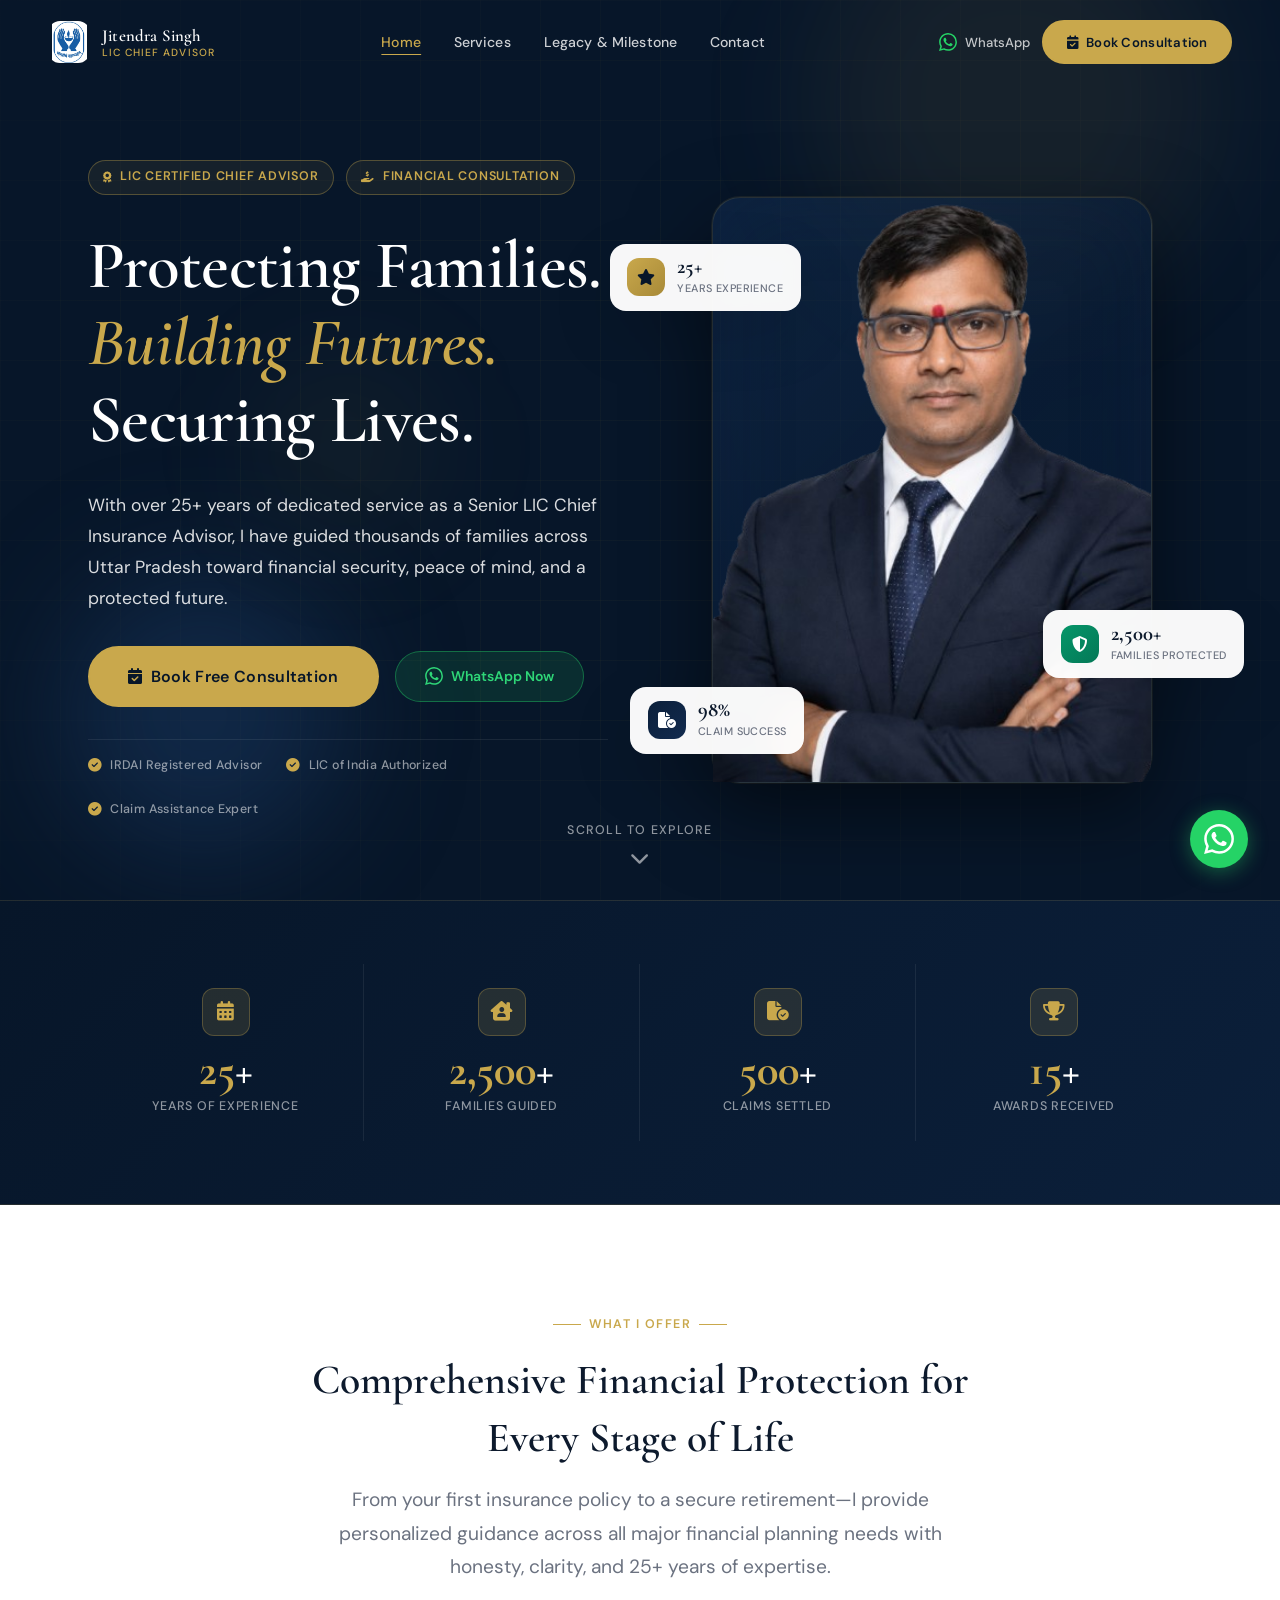
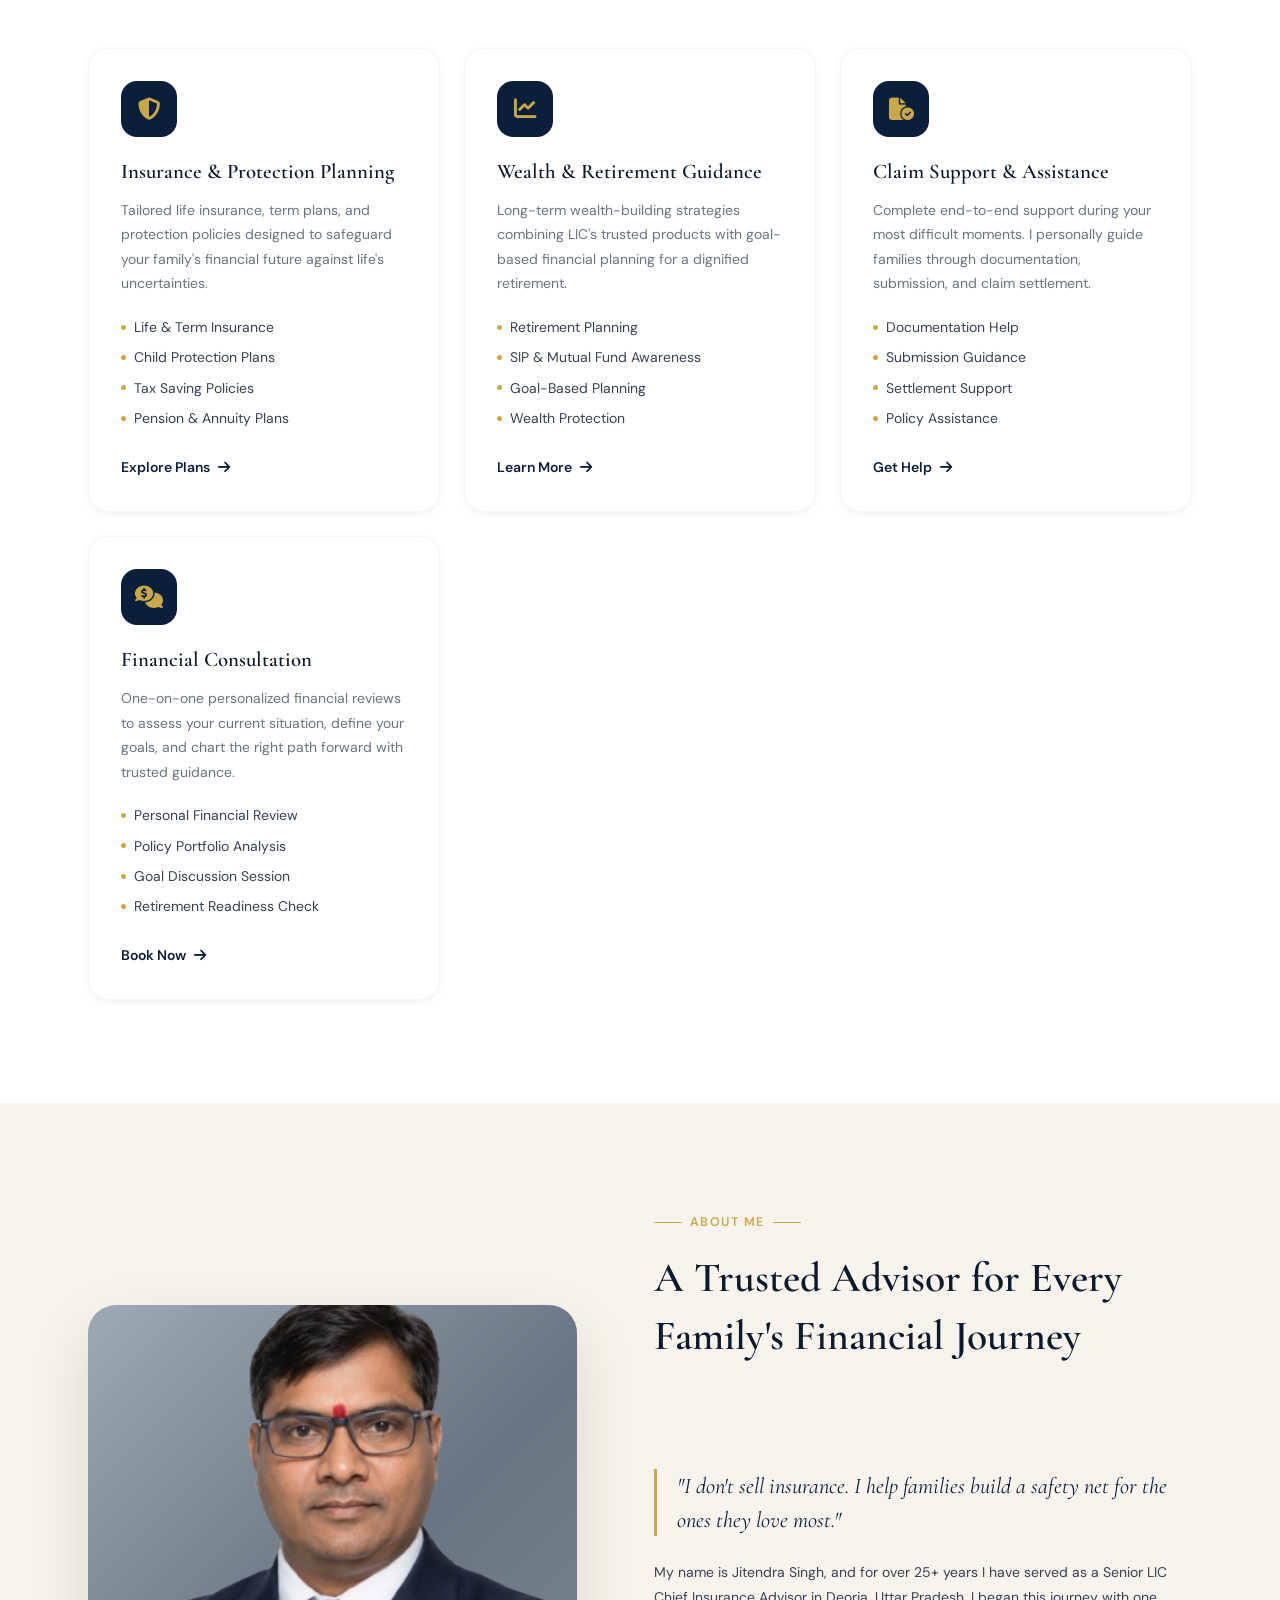
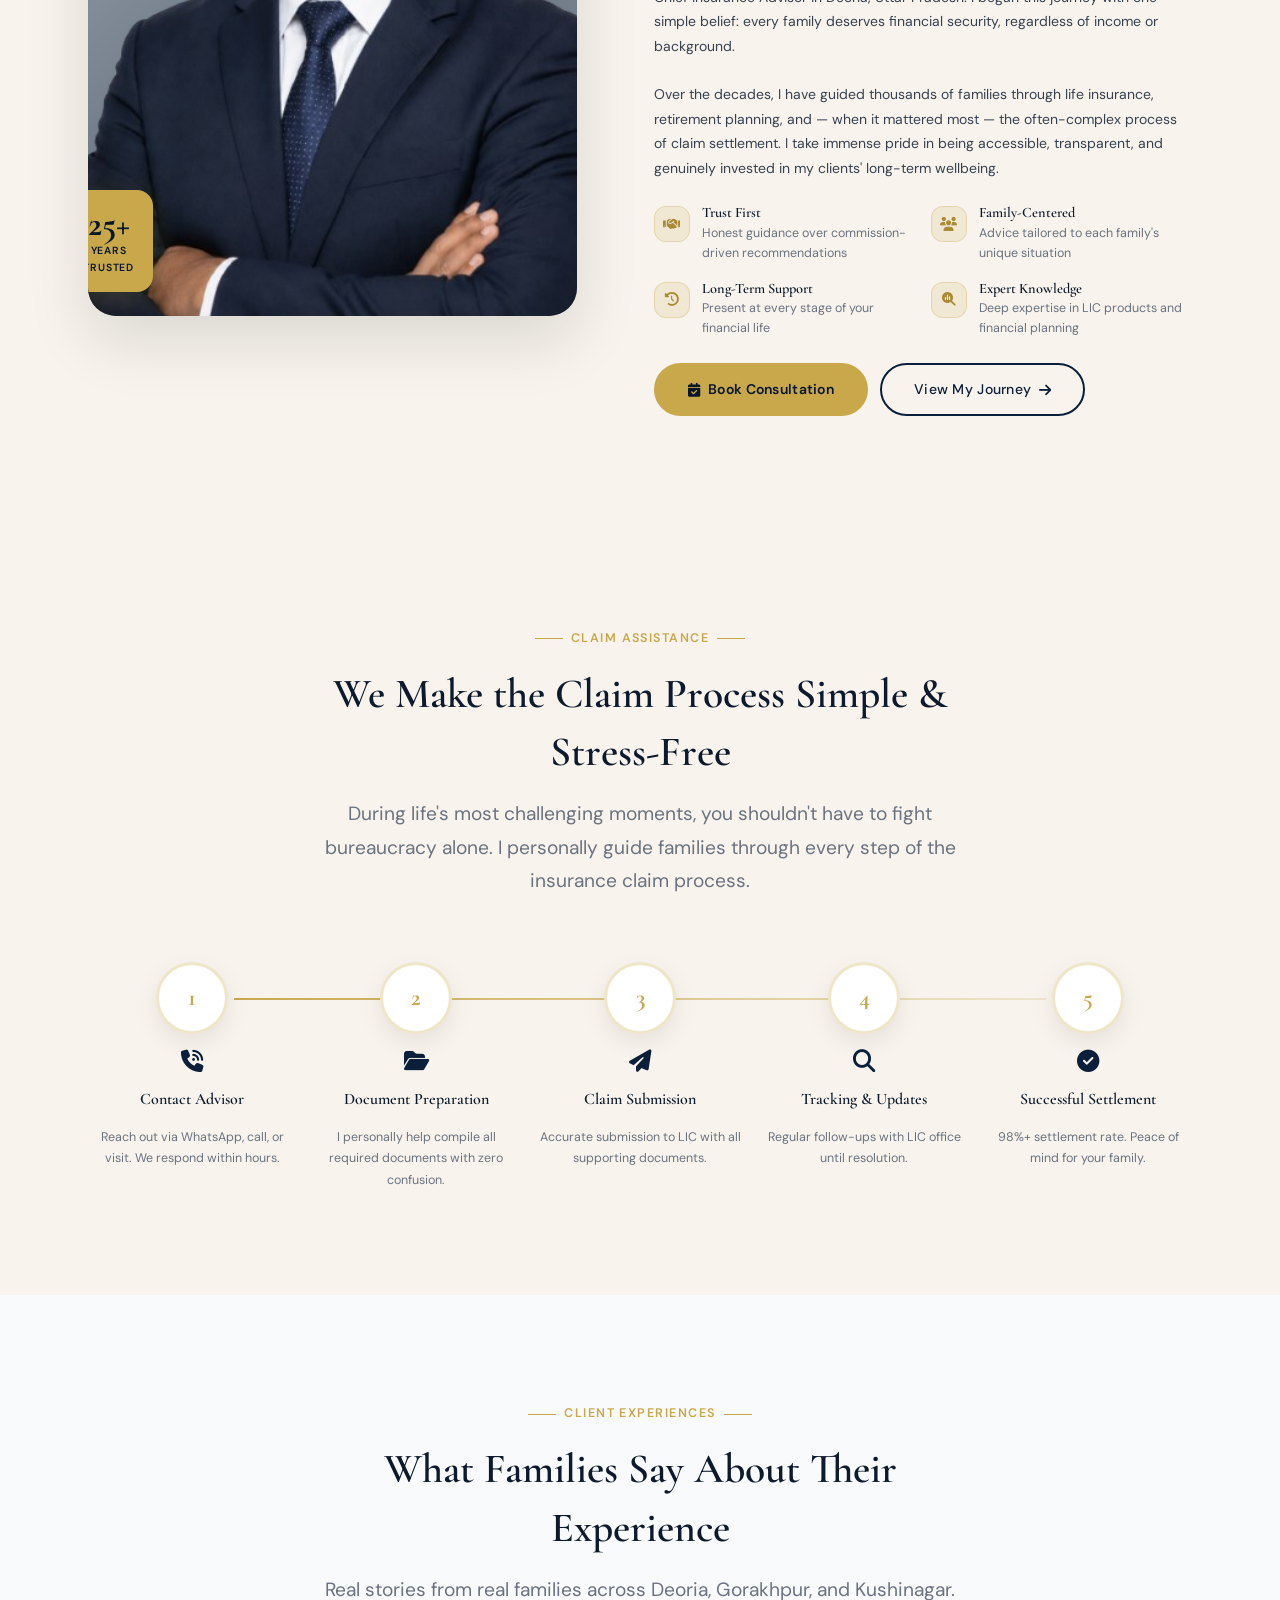
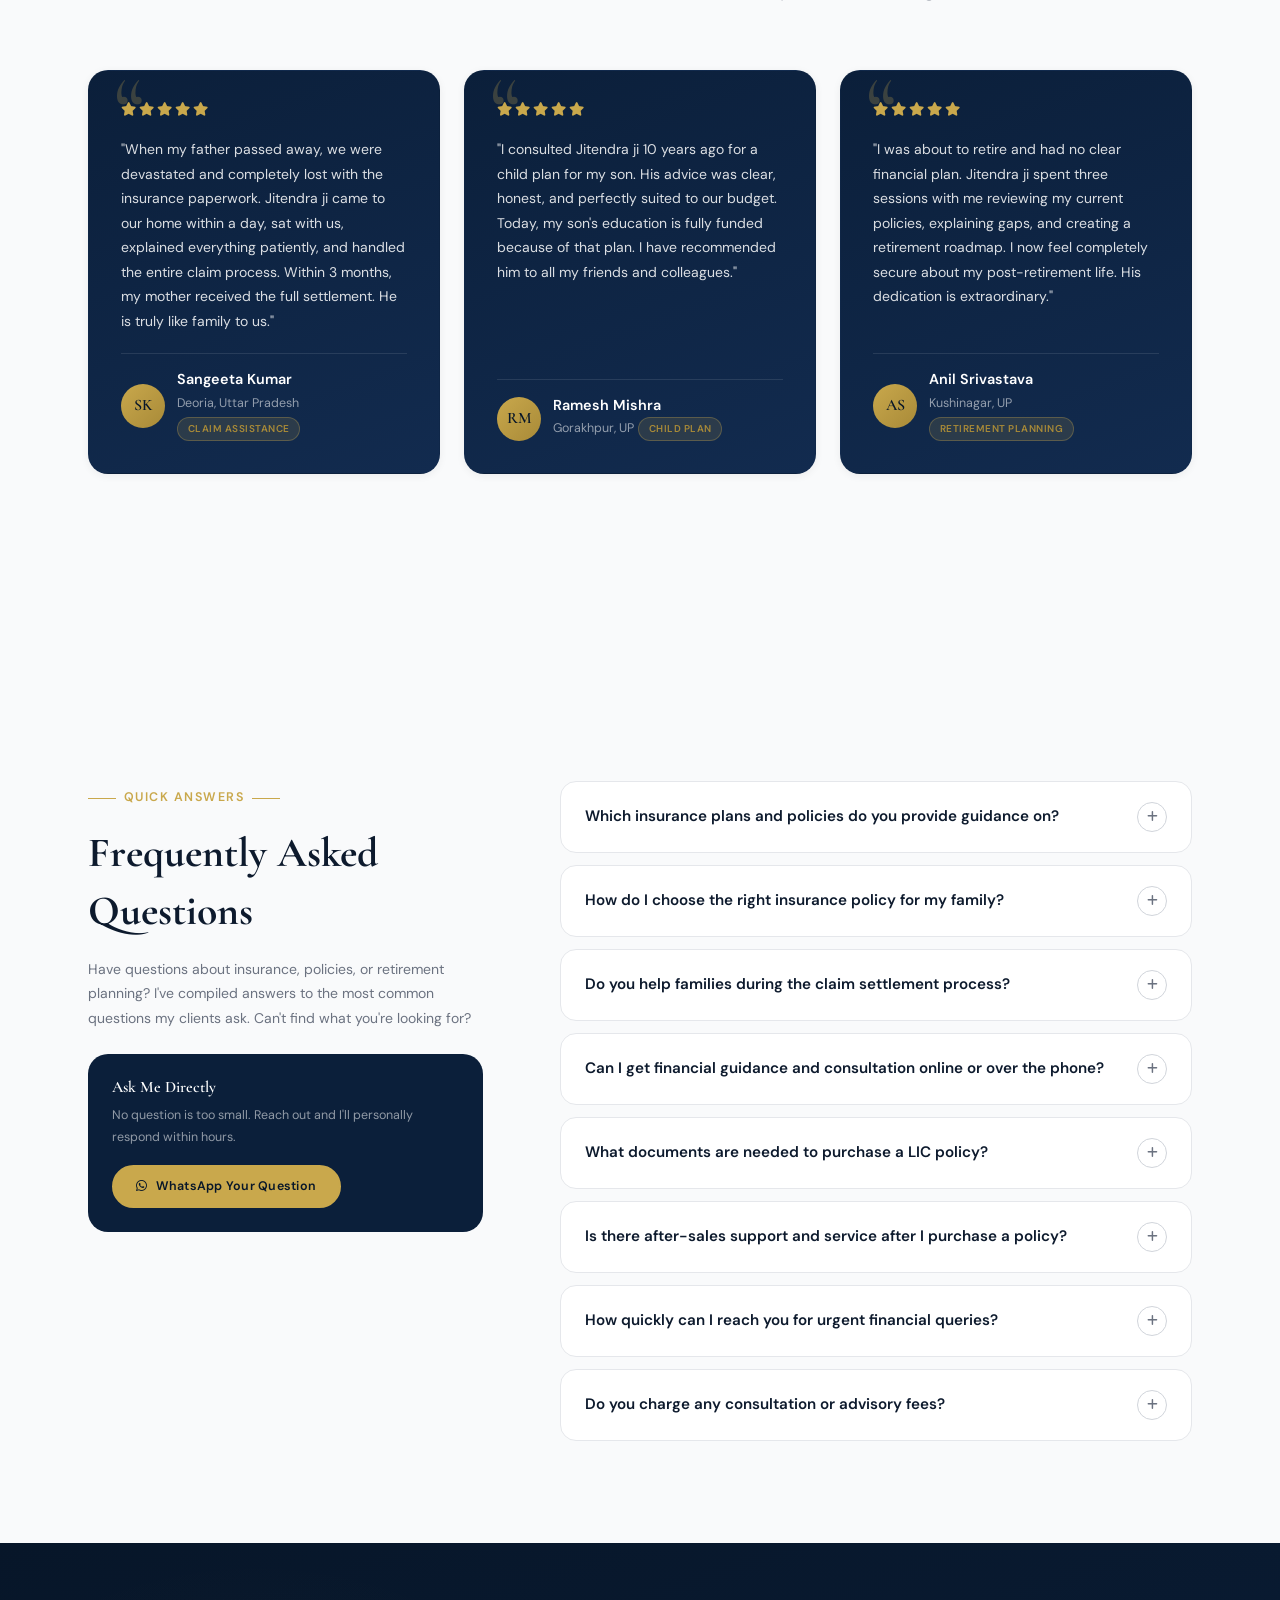
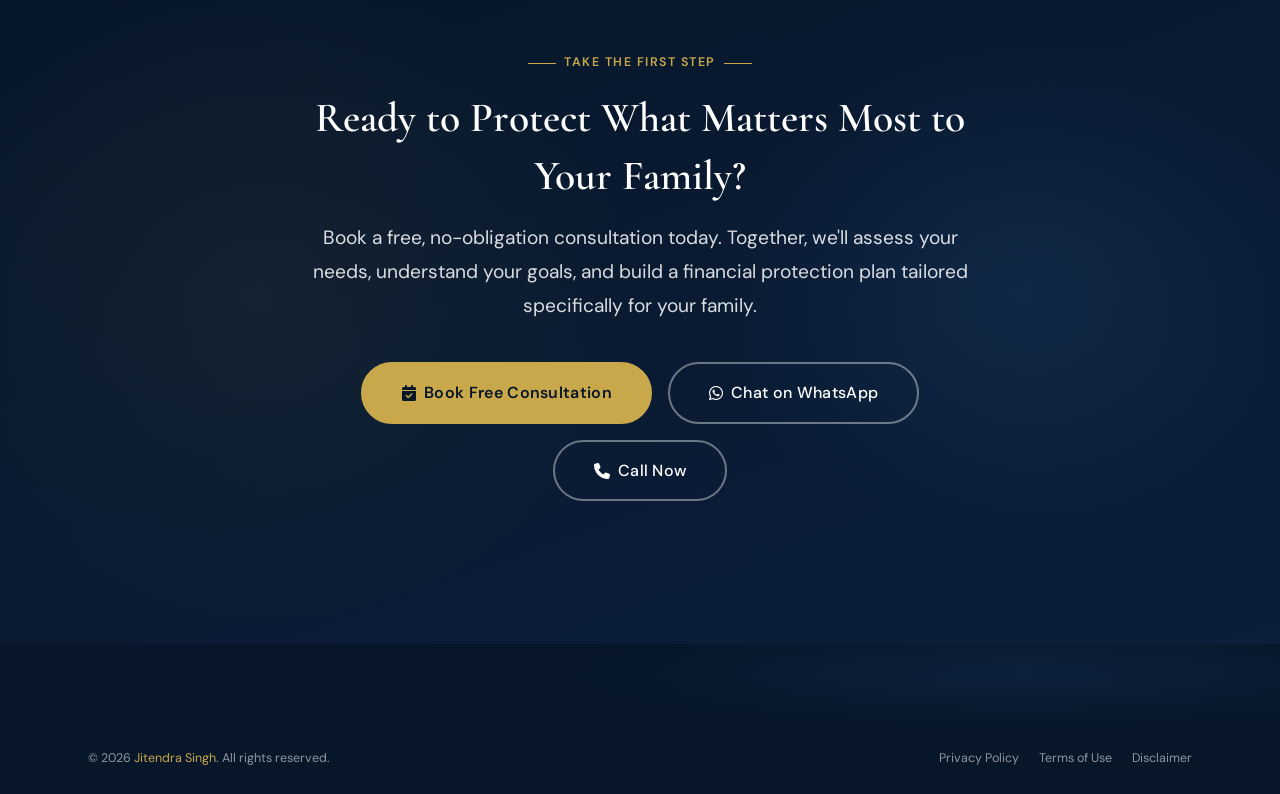
==== index.html @ 684c4ed1 "Fix JSON-LD URL property" ====
<!DOCTYPE html>
<html lang="en">
<head>
  <meta charset="UTF-8" />
  <meta name="viewport" content="width=device-width, initial-scale=1.0" />
  <meta http-equiv="X-UA-Compatible" content="IE=edge" />

  <!-- Primary SEO -->
  <title>Jitendra Singh | Senior LIC Chief Insurance Advisor | Deoria, Uttar Pradesh</title>
  <meta name="description" content="25+ years of trusted financial guidance. Senior LIC Chief Insurance Advisor specializing in life insurance, retirement planning, wealth protection, and claim assistance in Deoria, Uttar Pradesh. Book a free consultation today." />
  <meta name="keywords" content="LIC advisor Deoria, insurance advisor Uttar Pradesh, life insurance consultant, retirement planning Deoria, LIC chief advisor, financial advisor near me, claim assistance UP" />
  <meta name="author" content="Jitendra Singh" />
  <meta name="robots" content="index, follow" />
  <!-- <link rel="canonical" href="https://www.Jitendraskarma.in/" /> -->

  <!-- Open Graph -->
  <meta property="og:type" content="website" />
  <!-- <meta property="og:url" content="https://www.Jitendraskarma.in/" /> -->
  <meta property="og:title" content="Jitendra Singh — Senior LIC Insurance Advisor | Deoria, UP" />
  <meta property="og:description" content="25+ years protecting families with trusted LIC insurance, retirement planning, and wealth guidance. Book your free consultation." />
  <!-- <meta property="og:image" content="https://www.Jitendraskarma.in/assets/images/og-image.jpg" /> -->
  <meta property="og:locale" content="en_IN" />

  <!-- Twitter Card -->
  <meta name="twitter:card" content="summary_large_image" />
  <meta name="twitter:title" content="Jitendra Singh — Senior LIC Insurance Advisor" />
  <meta name="twitter:description" content="25+ years of trusted financial guidance in Deoria, UP." />
  <!-- <meta name="twitter:image" content="https://www.Jitendraskarma.in/assets/images/og-image.jpg" /> -->

  <!-- Fonts -->
  <link rel="preconnect" href="https://fonts.googleapis.com" />
  <link rel="preconnect" href="https://fonts.gstatic.com" crossorigin />
  <link href="https://fonts.googleapis.com/css2?family=Cormorant+Garamond:ital,wght@0,300;0,400;0,500;0,600;0,700;1,400;1,600&family=DM+Sans:ital,opsz,wght@0,9..40,300;0,9..40,400;0,9..40,500;0,9..40,600;1,9..40,400&display=swap" rel="stylesheet" />

  <!-- Icons -->
  <link rel="stylesheet" href="https://cdnjs.cloudflare.com/ajax/libs/font-awesome/6.5.0/css/all.min.css" crossorigin="anonymous" referrerpolicy="no-referrer" />

  <!-- Stylesheets -->
  <link rel="stylesheet" href="css/global.css" />
  <link rel="stylesheet" href="css/navbar.css" />
  <link rel="stylesheet" href="css/hero.css" />
  <link rel="stylesheet" href="css/services.css" />
  <link rel="stylesheet" href="css/responsive.css" />

  <!-- Structured Data -->
  <script type="application/ld+json">
  {
    "@context": "https://schema.org",
    "@type": "LocalBusiness",
    "name": "Jitendra Singh — LIC Insurance Advisor",
    "description": "Senior LIC Chief Insurance Advisor with 25+ years of experience in Deoria, Uttar Pradesh. Specializing in life insurance, retirement planning, and wealth guidance.",
    "url": "https://www.example-domain.com",
    "telephone": "+91-8317082328",
    "email": "jitendras138530@gmail.com",
    "address": {
      "@type": "PostalAddress",
      "streetAddress": "Civil Lines",
      "addressLocality": "Deoria",
      "addressRegion": "Uttar Pradesh",
      "postalCode": "274001",
      "addressCountry": "IN"
    },
    "geo": {
      "@type": "GeoCoordinates",
      "latitude": 26.5025,
      "longitude": 83.7793
    },
    "openingHours": "Mo-Sa 09:00-18:00",
    "priceRange": "Free Consultation",
    "sameAs": [],
    "founder": {
      "@type": "Person",
      "name": "Jitendra Singh",
      "jobTitle": "Senior LIC Chief Insurance Advisor",
      "knowsAbout": ["Life Insurance", "Retirement Planning", "Wealth Management", "LIC Policies"]
    }
  }
  </script>

  <style>
    /* Inline critical CSS for above-the-fold */
    body { margin: 0; }
    .navbar { position: fixed; top: 0; left: 0; right: 0; z-index: 200; }
    .hero { min-height: 100vh; background: #071629; }
    .contact-map iframe { border: none; border-radius: 12px; }
  </style>
</head>

<body>
  <!-- Skip to Content -->
  <a class="skip-link" href="#main">Skip to main content</a>

  <!-- ═══════════════════════════════════════════════════════════
       NAVBAR
  ════════════════════════════════════════════════════════════ -->
  <header role="banner">
    <nav class="navbar" id="navbar" aria-label="Main navigation">
      <div class="navbar__inner">

        <!-- Logo -->
        <a href="index.html" class="navbar__logo" aria-label="Jitendra Singh Home">
          <div class="navbar__logo-icon" aria-hidden="true">RKS</div>
          <div class="navbar__logo-text">
            <span class="navbar__logo-name">Jitendra Singh</span>
            <span class="navbar__logo-tagline">LIC Chief Advisor</span>
          </div>
        </a>

        <!-- Desktop Nav Links -->
        <ul class="navbar__menu" role="list">
          <li><a href="index.html" class="navbar__link active" aria-current="page">Home</a></li>
          <li><a href="pages/services.html" class="navbar__link">Services</a></li>
          <li><a href="pages/legacy.html" class="navbar__link">Legacy & Milestone</a></li>
          <li><a href="pages/contact.html" class="navbar__link">Contact</a></li>
        </ul>

        <!-- Desktop CTA -->
        <div class="navbar__cta">
          <a href="https://wa.me/918317082328?text=Hello%2C%20I%20would%20like%20to%20know%20more%20about%20your%20insurance%20services."
             class="navbar__whatsapp" target="_blank" rel="noopener noreferrer" aria-label="Chat on WhatsApp">
            <svg viewBox="0 0 24 24" aria-hidden="true"><path d="M17.472 14.382c-.297-.149-1.758-.867-2.03-.967-.273-.099-.471-.148-.67.15-.197.297-.767.966-.94 1.164-.173.199-.347.223-.644.075-.297-.15-1.255-.463-2.39-1.475-.883-.788-1.48-1.761-1.653-2.059-.173-.297-.018-.458.13-.606.134-.133.298-.347.446-.52.149-.174.198-.298.298-.497.099-.198.05-.371-.025-.52-.075-.149-.669-1.612-.916-2.207-.242-.579-.487-.5-.669-.51-.173-.008-.371-.01-.57-.01-.198 0-.52.074-.792.372-.272.297-1.04 1.016-1.04 2.479 0 1.462 1.065 2.875 1.213 3.074.149.198 2.096 3.2 5.077 4.487.709.306 1.262.489 1.694.625.712.227 1.36.195 1.871.118.571-.085 1.758-.719 2.006-1.413.248-.694.248-1.289.173-1.413-.074-.124-.272-.198-.57-.347m-5.421 7.403h-.004a9.87 9.87 0 01-5.031-1.378l-.361-.214-3.741.982.998-3.648-.235-.374a9.86 9.86 0 01-1.51-5.26c.001-5.45 4.436-9.884 9.888-9.884 2.64 0 5.122 1.03 6.988 2.898a9.825 9.825 0 012.893 6.994c-.003 5.45-4.437 9.884-9.885 9.884m8.413-18.297A11.815 11.815 0 0012.05 0C5.495 0 .16 5.335.157 11.892c0 2.096.547 4.142 1.588 5.945L.057 24l6.305-1.654a11.882 11.882 0 005.683 1.448h.005c6.554 0 11.89-5.335 11.893-11.893a11.821 11.821 0 00-3.48-8.413z"/></svg>
            WhatsApp
          </a>
          <a href="pages/contact.html" class="btn btn--primary navbar__btn">
            <i class="fa-solid fa-calendar-check" aria-hidden="true"></i>
            Book Consultation
          </a>
        </div>

        <!-- Hamburger -->
        <button class="navbar__hamburger" id="hamburger" aria-expanded="false" aria-controls="mobileMenu" aria-label="Open menu">
          <span class="hamburger-line"></span>
          <span class="hamburger-line"></span>
          <span class="hamburger-line"></span>
        </button>
      </div>
    </nav>

    <!-- Mobile Menu -->
    <div class="navbar__mobile-menu" id="mobileMenu" aria-hidden="true" role="dialog" aria-label="Mobile navigation">
      <div class="mobile-menu__inner">
        <nav aria-label="Mobile navigation links">
          <a href="index.html" class="mobile-menu__link active">
            <i class="fa-solid fa-house fa-fw" aria-hidden="true"></i> Home
          </a>
          <a href="pages/services.html" class="mobile-menu__link">
            <i class="fa-solid fa-shield-halved fa-fw" aria-hidden="true"></i> Services
          </a>
          <a href="pages/legacy.html" class="mobile-menu__link">
            <i class="fa-solid fa-trophy fa-fw" aria-hidden="true"></i> Legacy & Milestone
          </a>
          <a href="pages/contact.html" class="mobile-menu__link">
            <i class="fa-solid fa-envelope fa-fw" aria-hidden="true"></i> Contact
          </a>
        </nav>
        <div class="mobile-menu__divider"></div>
        <div class="mobile-menu__cta-group">
          <a href="pages/contact.html" class="btn btn--primary btn--lg">
            <i class="fa-solid fa-calendar-check" aria-hidden="true"></i>
            Book Free Consultation
          </a>
        </div>
        <div class="mobile-menu__contact-row">
          <a href="tel:+918317082328" class="mobile-menu__contact-item">
            <svg xmlns="http://www.w3.org/2000/svg" fill="none" viewBox="0 0 24 24" stroke="currentColor" stroke-width="1.5"><path stroke-linecap="round" stroke-linejoin="round" d="M2.25 6.75c0 8.284 6.716 15 15 15h2.25a2.25 2.25 0 002.25-2.25v-1.372c0-.516-.351-.966-.852-1.091l-4.423-1.106c-.44-.11-.902.055-1.173.417l-.97 1.293c-.282.376-.769.542-1.21.38a12.035 12.035 0 01-7.143-7.143c-.162-.441.004-.928.38-1.21l1.293-.97c.363-.271.527-.734.417-1.173L6.963 3.102a1.125 1.125 0 00-1.091-.852H4.5A2.25 2.25 0 002.25 4.5v2.25z" /></svg>
            <span>Call Now</span>
          </a>
          <a href="https://wa.me/918317082328" class="mobile-menu__contact-item" target="_blank" rel="noopener">
            <svg viewBox="0 0 24 24" fill="currentColor"><path d="M17.472 14.382c-.297-.149-1.758-.867-2.03-.967-.273-.099-.471-.148-.67.15-.197.297-.767.966-.94 1.164-.173.199-.347.223-.644.075-.297-.15-1.255-.463-2.39-1.475-.883-.788-1.48-1.761-1.653-2.059-.173-.297-.018-.458.13-.606.134-.133.298-.347.446-.52.149-.174.198-.298.298-.497.099-.198.05-.371-.025-.52-.075-.149-.669-1.612-.916-2.207-.242-.579-.487-.5-.669-.51-.173-.008-.371-.01-.57-.01-.198 0-.52.074-.792.372-.272.297-1.04 1.016-1.04 2.479 0 1.462 1.065 2.875 1.213 3.074.149.198 2.096 3.2 5.077 4.487.709.306 1.262.489 1.694.625.712.227 1.36.195 1.871.118.571-.085 1.758-.719 2.006-1.413.248-.694.248-1.289.173-1.413-.074-.124-.272-.198-.57-.347m-5.421 7.403h-.004a9.87 9.87 0 01-5.031-1.378l-.361-.214-3.741.982.998-3.648-.235-.374a9.86 9.86 0 01-1.51-5.26c.001-5.45 4.436-9.884 9.888-9.884 2.64 0 5.122 1.03 6.988 2.898a9.825 9.825 0 012.893 6.994c-.003 5.45-4.437 9.884-9.885 9.884m8.413-18.297A11.815 11.815 0 0012.05 0C5.495 0 .16 5.335.157 11.892c0 2.096.547 4.142 1.588 5.945L.057 24l6.305-1.654a11.882 11.882 0 005.683 1.448h.005c6.554 0 11.89-5.335 11.893-11.893a11.821 11.821 0 00-3.48-8.413z"/></svg>
            <span>WhatsApp</span>
          </a>
        </div>
      </div>
    </div>
  </header>

  <!-- ═══════════════════════════════════════════════════════════
       MAIN CONTENT
  ════════════════════════════════════════════════════════════ -->
  <main id="main">

    <!-- ─── SECTION 1: HERO ─────────────────────────────────── -->
    <section class="hero" id="hero" aria-label="Introduction">
      <div class="hero__bg">
        <div class="hero__gradient"></div>
        <div class="hero__grid" aria-hidden="true"></div>
        <div class="hero__orb hero__orb--1" aria-hidden="true"></div>
        <div class="hero__orb hero__orb--2" aria-hidden="true"></div>
        <div class="hero__orb hero__orb--3" aria-hidden="true"></div>
      </div>

      <div class="hero__content">
        <!-- Left: Text Content -->
        <div class="hero__left">
          <div class="hero__badge-row">
            <span class="hero__badge">
              <i class="fa-solid fa-award" aria-hidden="true"></i>
              LIC Certified Chief Advisor
            </span>
            <span class="hero__badge">
              <i class="fa-solid fa-hand-holding-dollar" aria-hidden="true"></i>
              	Financial Consultation
            </span>
          </div>

          <h1 class="hero__headline">
            Protecting Families.
            <em>Building Futures.</em>
            Securing Lives.
          </h1>

          <p class="hero__subtext">
            With over 25+ years of dedicated service as a Senior LIC Chief Insurance Advisor, I have guided thousands of families across Uttar Pradesh toward financial security, peace of mind, and a protected future.
          </p>

          <div class="hero__actions">
            <a href="pages/contact.html" class="btn btn--primary btn--lg">
              <i class="fa-solid fa-calendar-check" aria-hidden="true"></i>
              Book Free Consultation
            </a>
            <a href="https://wa.me/918317082328?text=Hello%20Jitendra%20ji%2C%20I%20would%20like%20to%20discuss%20insurance%20options%20for%20my%20family."
               class="hero__whatsapp-btn" target="_blank" rel="noopener noreferrer">
              <svg viewBox="0 0 24 24" aria-hidden="true"><path d="M17.472 14.382c-.297-.149-1.758-.867-2.03-.967-.273-.099-.471-.148-.67.15-.197.297-.767.966-.94 1.164-.173.199-.347.223-.644.075-.297-.15-1.255-.463-2.39-1.475-.883-.788-1.48-1.761-1.653-2.059-.173-.297-.018-.458.13-.606.134-.133.298-.347.446-.52.149-.174.198-.298.298-.497.099-.198.05-.371-.025-.52-.075-.149-.669-1.612-.916-2.207-.242-.579-.487-.5-.669-.51-.173-.008-.371-.01-.57-.01-.198 0-.52.074-.792.372-.272.297-1.04 1.016-1.04 2.479 0 1.462 1.065 2.875 1.213 3.074.149.198 2.096 3.2 5.077 4.487.709.306 1.262.489 1.694.625.712.227 1.36.195 1.871.118.571-.085 1.758-.719 2.006-1.413.248-.694.248-1.289.173-1.413-.074-.124-.272-.198-.57-.347m-5.421 7.403h-.004a9.87 9.87 0 01-5.031-1.378l-.361-.214-3.741.982.998-3.648-.235-.374a9.86 9.86 0 01-1.51-5.26c.001-5.45 4.436-9.884 9.888-9.884 2.64 0 5.122 1.03 6.988 2.898a9.825 9.825 0 012.893 6.994c-.003 5.45-4.437 9.884-9.885 9.884m8.413-18.297A11.815 11.815 0 0012.05 0C5.495 0 .16 5.335.157 11.892c0 2.096.547 4.142 1.588 5.945L.057 24l6.305-1.654a11.882 11.882 0 005.683 1.448h.005c6.554 0 11.89-5.335 11.893-11.893a11.821 11.821 0 00-3.48-8.413z"/></svg>
              WhatsApp Now
            </a>
          </div>

          <div class="hero__trust-strip" role="list" aria-label="Credentials">
            <div class="hero__trust-item" role="listitem">
              <i class="fa-solid fa-circle-check" aria-hidden="true"></i>
              IRDAI Registered Advisor
            </div>
            <div class="hero__trust-item" role="listitem">
              <i class="fa-solid fa-circle-check" aria-hidden="true"></i>
              LIC of India Authorized
            </div>
            <div class="hero__trust-item" role="listitem">
              <i class="fa-solid fa-circle-check" aria-hidden="true"></i>
              Claim Assistance Expert
            </div>
          </div>
        </div>

       <!-- Right: Photo -->
        <div class="hero__right">
          <div class="hero__photo-container">
            <div class="hero__photo-frame">
              <img
  src="assets/images/Photo.png"
  alt="Jitendra Singh — Senior LIC Insurance Advisor"
  loading="eager"
  width="440"
  height="587"
/>
            </div> 
          </div>
            <!-- Floating Stat Cards -->
            <div class="hero__stat-card hero__stat-card--1" aria-hidden="true">
              <div class="stat-card__icon stat-card__icon--gold">
                <i class="fa-solid fa-star"></i>
              </div>
              <div class="stat-card__body">
                <div class="stat-card__value">25+</div>
                <div class="stat-card__label">Years Experience</div>
              </div>
            </div>

            <div class="hero__stat-card hero__stat-card--2" aria-hidden="true">
              <div class="stat-card__icon stat-card__icon--green">
                <i class="fa-solid fa-shield-halved"></i>
              </div>
              <div class="stat-card__body">
                <div class="stat-card__value">2,500+</div>
                <div class="stat-card__label">Families Protected</div>
              </div>
            </div>

            <div class="hero__stat-card hero__stat-card--3" aria-hidden="true">
              <div class="stat-card__icon stat-card__icon--navy">
                <i class="fa-solid fa-file-circle-check"></i>
              </div>
              <div class="stat-card__body">
                <div class="stat-card__value">98%</div>
                <div class="stat-card__label">Claim Success</div>
              </div>
            </div>
          </div>
        </div>
      </div>

      <!-- Scroll Cue -->
      <div class="hero__scroll-cue" aria-hidden="true">
        <span>Scroll to explore</span>
        <i class="fa-solid fa-chevron-down"></i>
      </div>
    </section>

    <!-- ─── SECTION 2: TRUST METRICS ──────────────────────── -->
    <section class="metrics" id="metrics" aria-label="Key statistics">
      <div class="container">
        <div class="metrics__grid" role="list">

          <div class="metric-item" data-reveal role="listitem">
            <div class="metric-item__icon" aria-hidden="true">
              <i class="fa-solid fa-calendar-days"></i>
            </div>
            <div class="metric-item__value">
              <span class="count-up" data-target="25">0</span>+
            </div>
            <div class="metric-item__label">Years of Experience</div>
          </div>

          <div class="metric-item" data-reveal data-delay="200" role="listitem">
            <div class="metric-item__icon" aria-hidden="true">
              <i class="fa-solid fa-house-chimney-user"></i>
            </div>
            <div class="metric-item__value">
              <span class="count-up" data-target="2500">0</span>+
            </div>
            <div class="metric-item__label">Families Guided</div>
          </div>

          <div class="metric-item" data-reveal data-delay="300" role="listitem">
            <div class="metric-item__icon" aria-hidden="true">
              <i class="fa-solid fa-file-circle-check"></i>
            </div>
            <div class="metric-item__value">
              <span class="count-up" data-target="500">0</span>+
            </div>
            <div class="metric-item__label">Claims Settled</div>
          </div>

          <div class="metric-item" data-reveal data-delay="400" role="listitem">
            <div class="metric-item__icon" aria-hidden="true">
              <i class="fa-solid fa-trophy"></i>
            </div>
            <div class="metric-item__value">
              <span class="count-up" data-target="15">0</span>+
            </div>
            <div class="metric-item__label">Awards Received</div>
          </div>
        </div>
      </div>
    </section>

    <!-- ─── SECTION 3: SERVICES OVERVIEW ──────────────────── -->
    <section class="section" id="services" aria-labelledby="services-title">
      <div class="container">
        <div class="section-header" data-reveal>
          <span class="section-eyebrow">What I Offer</span>
          <h2 class="section-title" id="services-title">
            Comprehensive Financial Protection for Every Stage of Life
          </h2>
          <p class="section-subtitle">
            From your first insurance policy to a secure retirement—I provide personalized guidance across all major financial planning needs with honesty, clarity, and 25+ years of expertise.
          </p>
        </div>

        <div class="services-grid" role="list">

          <a href="pages/services.html#insurance" class="service-card" data-reveal role="listitem">
            <div class="service-card__icon" aria-hidden="true">
              <i class="fa-solid fa-shield-halved"></i>
            </div>
            <h3 class="service-card__title">Insurance &amp; Protection Planning</h3>
            <p class="service-card__desc">
              Tailored life insurance, term plans, and protection policies designed to safeguard your family's financial future against life's uncertainties.
            </p>
            <ul class="service-card__features" aria-label="Features">
              <li>Life &amp; Term Insurance</li>
              <li>Child Protection Plans</li>
              <li>Tax Saving Policies</li>
              <li>Pension &amp; Annuity Plans</li>
            </ul>
            <span class="service-card__link">
              Explore Plans <i class="fa-solid fa-arrow-right" aria-hidden="true"></i>
            </span>
          </a>

          <a href="pages/services.html#wealth" class="service-card" data-reveal data-delay="200" role="listitem">
            <div class="service-card__icon" aria-hidden="true">
              <i class="fa-solid fa-chart-line"></i>
            </div>
            <h3 class="service-card__title">Wealth &amp; Retirement Guidance</h3>
            <p class="service-card__desc">
              Long-term wealth-building strategies combining LIC's trusted products with goal-based financial planning for a dignified retirement.
            </p>
            <ul class="service-card__features" aria-label="Features">
              <li>Retirement Planning</li>
              <li>SIP &amp; Mutual Fund Awareness</li>
              <li>Goal-Based Planning</li>
              <li>Wealth Protection</li>
            </ul>
            <span class="service-card__link">
              Learn More <i class="fa-solid fa-arrow-right" aria-hidden="true"></i>
            </span>
          </a>

          <a href="pages/services.html#claims" class="service-card" data-reveal data-delay="300" role="listitem">
            <div class="service-card__icon" aria-hidden="true">
              <i class="fa-solid fa-file-circle-check"></i>
            </div>
            <h3 class="service-card__title">Claim Support &amp; Assistance</h3>
            <p class="service-card__desc">
              Complete end-to-end support during your most difficult moments. I personally guide families through documentation, submission, and claim settlement.
            </p>
            <ul class="service-card__features" aria-label="Features">
              <li>Documentation Help</li>
              <li>Submission Guidance</li>
              <li>Settlement Support</li>
              <li>Policy Assistance</li>
            </ul>
            <span class="service-card__link">
              Get Help <i class="fa-solid fa-arrow-right" aria-hidden="true"></i>
            </span>
          </a>

          <a href="pages/contact.html" class="service-card" data-reveal data-delay="400" role="listitem">
            <div class="service-card__icon" aria-hidden="true">
              <i class="fa-solid fa-comments-dollar"></i>
            </div>
            <h3 class="service-card__title">Financial Consultation</h3>
            <p class="service-card__desc">
              One-on-one personalized financial reviews to assess your current situation, define your goals, and chart the right path forward with trusted guidance.
            </p>
            <ul class="service-card__features" aria-label="Features">
              <li>Personal Financial Review</li>
              <li>Policy Portfolio Analysis</li>
              <li>Goal Discussion Session</li>
              <li>Retirement Readiness Check</li>
            </ul>
            <span class="service-card__link">
              Book Now <i class="fa-solid fa-arrow-right" aria-hidden="true"></i>
            </span>
          </a>
        </div>
      </div>
    </section>

    <!-- ─── SECTION 4: ABOUT PREVIEW ──────────────────────── -->
    <section class="about section--cream section" id="about" aria-labelledby="about-title">
      <div class="container">
        <div class="about__layout">

          <!-- Photo -->
          <div class="about__photo-wrap" data-reveal="left">
            <div class="about__photo-frame">
              <img src="assets/images/Photo.png" alt="Jitendra Singh — LIC Chief Insurance Advisor" loading="lazy">
              <div class="about__experience-badge" aria-hidden="true">
                <span class="years">25+</span>
                <span class="label">Years<br>Trusted</span>
              </div>
            </div>
          </div>

          <!-- Content -->
          <div class="about__content" data-reveal="right">
            <div class="section-header section-header--left">
              <span class="section-eyebrow">About Me</span>
              <h2 class="section-title" id="about-title">
                A Trusted Advisor for Every Family's Financial Journey
              </h2>
            </div>

            <blockquote class="about__quote">
              "I don't sell insurance. I help families build a safety net for the ones they love most."
            </blockquote>

            <p class="about__text">
              My name is Jitendra Singh, and for over 25+ years I have served as a Senior LIC Chief Insurance Advisor in Deoria, Uttar Pradesh. I began this journey with one simple belief: every family deserves financial security, regardless of income or background.
            </p>

            <p class="about__text">
              Over the decades, I have guided thousands of families through life insurance, retirement planning, and — when it mattered most — the often-complex process of claim settlement. I take immense pride in being accessible, transparent, and genuinely invested in my clients' long-term wellbeing.
            </p>

            <div class="about__values" role="list" aria-label="Core values">
              <div class="about__value-item" role="listitem">
                <div class="about__value-icon" aria-hidden="true"><i class="fa-solid fa-handshake"></i></div>
                <div class="about__value-text">
                  <h5>Trust First</h5>
                  <p>Honest guidance over commission-driven recommendations</p>
                </div>
              </div>
              <div class="about__value-item" role="listitem">
                <div class="about__value-icon" aria-hidden="true"><i class="fa-solid fa-users"></i></div>
                <div class="about__value-text">
                  <h5>Family-Centered</h5>
                  <p>Advice tailored to each family's unique situation</p>
                </div>
              </div>
              <div class="about__value-item" role="listitem">
                <div class="about__value-icon" aria-hidden="true"><i class="fa-solid fa-clock-rotate-left"></i></div>
                <div class="about__value-text">
                  <h5>Long-Term Support</h5>
                  <p>Present at every stage of your financial life</p>
                </div>
              </div>
              <div class="about__value-item" role="listitem">
                <div class="about__value-icon" aria-hidden="true"><i class="fa-solid fa-magnifying-glass-chart"></i></div>
                <div class="about__value-text">
                  <h5>Expert Knowledge</h5>
                  <p>Deep expertise in LIC products and financial planning</p>
                </div>
              </div>
            </div>

            <div class="btn-group">
              <a href="pages/contact.html" class="btn btn--primary">
                <i class="fa-solid fa-calendar-check" aria-hidden="true"></i>
                Book Consultation
              </a>
              <a href="pages/legacy.html" class="btn btn--outline-navy">
                View My Journey <i class="fa-solid fa-arrow-right" aria-hidden="true"></i>
              </a>
            </div>
          </div>
        </div>
      </div>
    </section>

    <!-- ─── CLAIM PROCESS ──────────────────────────────────── -->
    <section class="claim-process section" id="claim" aria-labelledby="claim-title">
      <div class="container">
        <div class="section-header" data-reveal>
          <span class="section-eyebrow">Claim Assistance</span>
          <h2 class="section-title" id="claim-title">
            We Make the Claim Process Simple &amp; Stress-Free
          </h2>
          <p class="section-subtitle">
            During life's most challenging moments, you shouldn't have to fight bureaucracy alone. I personally guide families through every step of the insurance claim process.
          </p>
        </div>

        <div class="claim-steps" role="list" aria-label="Claim process steps">
          <div class="claim-step" data-reveal role="listitem">
            <div class="claim-step__number" aria-label="Step 1">1</div>
            <i class="claim-step__icon fa-solid fa-phone-volume" aria-hidden="true"></i>
            <h4 class="claim-step__title">Contact Advisor</h4>
            <p class="claim-step__desc">Reach out via WhatsApp, call, or visit. We respond within hours.</p>
          </div>
          <div class="claim-step" data-reveal data-delay="100" role="listitem">
            <div class="claim-step__number" aria-label="Step 2">2</div>
            <i class="claim-step__icon fa-solid fa-folder-open" aria-hidden="true"></i>
            <h4 class="claim-step__title">Document Preparation</h4>
            <p class="claim-step__desc">I personally help compile all required documents with zero confusion.</p>
          </div>
          <div class="claim-step" data-reveal data-delay="200" role="listitem">
            <div class="claim-step__number" aria-label="Step 3">3</div>
            <i class="claim-step__icon fa-solid fa-paper-plane" aria-hidden="true"></i>
            <h4 class="claim-step__title">Claim Submission</h4>
            <p class="claim-step__desc">Accurate submission to LIC with all supporting documents.</p>
          </div>
          <div class="claim-step" data-reveal data-delay="300" role="listitem">
            <div class="claim-step__number" aria-label="Step 4">4</div>
            <i class="claim-step__icon fa-solid fa-magnifying-glass" aria-hidden="true"></i>
            <h4 class="claim-step__title">Tracking &amp; Updates</h4>
            <p class="claim-step__desc">Regular follow-ups with LIC office until resolution.</p>
          </div>
          <div class="claim-step" data-reveal data-delay="400" role="listitem">
            <div class="claim-step__number" aria-label="Step 5">5</div>
            <i class="claim-step__icon fa-solid fa-circle-check" aria-hidden="true"></i>
            <h4 class="claim-step__title">Successful Settlement</h4>
            <p class="claim-step__desc">98%+ settlement rate. Peace of mind for your family.</p>
          </div>
        </div>
      </div>
    </section>

    <!-- ─── SECTION 5: TIMELINE ────────────────────────────── -->
    <!-- <section class="timeline-section section" id="timeline" aria-labelledby="timeline-title">
      <div class="container">
        <div class="section-header" data-reveal>
          <span class="section-eyebrow">Career Journey</span>
          <h2 class="section-title" id="timeline-title">
            25+ Years of Legacy &amp; Milestones
          </h2>
          <p class="section-subtitle">
            A journey built on trust, dedication, and thousands of families protected.
          </p>
        </div>

        <div class="timeline" role="list" aria-label="Career milestones">

          <div class="timeline-item timeline-item--right" data-reveal role="listitem">
            <div class="timeline-node" aria-hidden="true">
              <div class="timeline-node__dot"></div>
            </div>
            <div class="timeline-card">
              <span class="timeline-card__year">1998</span>
              <h3 class="timeline-card__title">Joined LIC of India as Insurance Advisor</h3>
              <p class="timeline-card__desc">
                Began a lifelong career in financial services with LIC of India, driven by a passion to help ordinary families in Deoria secure their futures.
              </p>
              <div class="timeline-card__tags">
                <span class="timeline-tag timeline-tag--gold">Career Start</span>
                <span class="timeline-tag">LIC of India</span>
              </div>
            </div>
          </div>

          <div class="timeline-item timeline-item--left" data-reveal role="listitem">
            <div class="timeline-node" aria-hidden="true">
              <div class="timeline-node__dot"></div>
            </div>
            <div class="timeline-card">
              <span class="timeline-card__year">2003</span>
              <h3 class="timeline-card__title">First Chairman's Club Recognition</h3>
              <p class="timeline-card__desc">
                Achieved Chairman's Club status for exceptional performance in policy enrolment and client service — among the top advisors in the Deoria division.
              </p>
              <div class="timeline-card__tags">
                <span class="timeline-tag timeline-tag--gold">Award</span>
                <span class="timeline-tag">Chairman's Club</span>
              </div>
            </div>
          </div>

          <div class="timeline-item timeline-item--right" data-reveal role="listitem">
            <div class="timeline-node" aria-hidden="true">
              <div class="timeline-node__dot"></div>
            </div>
            <div class="timeline-card">
              <span class="timeline-card__year">2008</span>
              <h3 class="timeline-card__title">Promoted to Senior Development Officer</h3>
              <p class="timeline-card__desc">
                Recognized for leadership and mentoring over 50 new insurance advisors, expanding financial literacy across rural Uttar Pradesh communities.
              </p>
              <div class="timeline-card__tags">
                <span class="timeline-tag timeline-tag--gold">Promotion</span>
                <span class="timeline-tag">Leadership</span>
              </div>
            </div>
          </div>

          <div class="timeline-item timeline-item--left" data-reveal role="listitem">
            <div class="timeline-node" aria-hidden="true">
              <div class="timeline-node__dot"></div>
            </div>
            <div class="timeline-card">
              <span class="timeline-card__year">2013</span>
              <h3 class="timeline-card__title">1000+ Families Milestone &amp; Financial Literacy Seminar</h3>
              <p class="timeline-card__desc">
                Reached the milestone of 1,000 families served. Organized district-level financial literacy seminars across Deoria and Gorakhpur divisions.
              </p>
              <div class="timeline-card__tags">
                <span class="timeline-tag timeline-tag--gold">Milestone</span>
                <span class="timeline-tag">Community</span>
              </div>
            </div>
          </div>

          <div class="timeline-item timeline-item--right" data-reveal role="listitem">
            <div class="timeline-node" aria-hidden="true">
              <div class="timeline-node__dot"></div>
            </div>
            <div class="timeline-card">
              <span class="timeline-card__year">2018</span>
              <h3 class="timeline-card__title">LIC Chief Insurance Advisor Designation</h3>
              <p class="timeline-card__desc">
                Elevated to the prestigious Chief Insurance Advisor role after two decades of consistent excellence, trust, and service to thousands of policyholders.
              </p>
              <div class="timeline-card__tags">
                <span class="timeline-tag timeline-tag--gold">Chief Advisor</span>
                <span class="timeline-tag">20 Year Mark</span>
              </div>
            </div>
          </div>

          <div class="timeline-item timeline-item--left" data-reveal role="listitem">
            <div class="timeline-node" aria-hidden="true">
              <div class="timeline-node__dot"></div>
            </div>
            <div class="timeline-card">
              <span class="timeline-card__year">2023</span>
              <h3 class="timeline-card__title">2500+ Families Protected &amp; ₹50Cr+ Claims Settled</h3>
              <p class="timeline-card__desc">
                A landmark year — over 2,500 families across Deoria, Gorakhpur, and Kushinagar districts now trust my guidance. More than ₹50 crore in claims successfully settled for families in need.
              </p>
              <div class="timeline-card__tags">
                <span class="timeline-tag timeline-tag--gold">25-Year Legacy</span>
                <span class="timeline-tag">₹50Cr+ Claims</span>
              </div>
            </div>
          </div>

        </div>

        <div class="text-center" style="margin-top: 3rem;" data-reveal>
          <a href="pages/legacy.html" class="btn btn--outline-navy btn--lg">
            View Full Legacy &amp; Milestone Story
            <i class="fa-solid fa-arrow-right" aria-hidden="true"></i>
          </a>
        </div>
      </div>
    </section> -->

    <!-- ─── SECTION 6: TESTIMONIALS ───────────────────────── -->
    <section class="testimonials section--gray section" id="testimonials" aria-labelledby="testimonials-title">
      <div class="container">
        <div class="section-header" data-reveal>
          <span class="section-eyebrow">Client Experiences</span>
          <h2 class="section-title" id="testimonials-title">
            What Families Say About Their Experience
          </h2>
          <p class="section-subtitle">
            Real stories from real families across Deoria, Gorakhpur, and Kushinagar.
          </p>
        </div>

        <div class="testimonials-grid" role="list">

          <article class="testimonial-card testimonial-card--featured" data-reveal role="listitem">
            <div class="testimonial__stars" aria-label="5 out of 5 stars">
              <i class="fa-solid fa-star" aria-hidden="true"></i>
              <i class="fa-solid fa-star" aria-hidden="true"></i>
              <i class="fa-solid fa-star" aria-hidden="true"></i>
              <i class="fa-solid fa-star" aria-hidden="true"></i>
              <i class="fa-solid fa-star" aria-hidden="true"></i>
            </div>
            <p class="testimonial__text">
              "When my father passed away, we were devastated and completely lost with the insurance paperwork. Jitendra ji came to our home within a day, sat with us, explained everything patiently, and handled the entire claim process. Within 3 months, my mother received the full settlement. He is truly like family to us."
            </p>
            <div class="testimonial__author">
              <span class="testimonial__avatar" aria-hidden="true">SK</span>
              <div>
                <span class="testimonial__name">Sangeeta Kumar</span>
                <span class="testimonial__location">Deoria, Uttar Pradesh</span>
                <span class="testimonial__service-tag">Claim Assistance</span>
              </div>
            </div>
          </article>
          <article class="testimonial-card testimonial-card--featured" data-reveal role="listitem">
          <!-- <article class="testimonial-card" data-reveal data-delay="200" role="listitem"> -->
            <div class="testimonial__stars" aria-label="5 out of 5 stars">
              <i class="fa-solid fa-star" aria-hidden="true"></i>
              <i class="fa-solid fa-star" aria-hidden="true"></i>
              <i class="fa-solid fa-star" aria-hidden="true"></i>
              <i class="fa-solid fa-star" aria-hidden="true"></i>
              <i class="fa-solid fa-star" aria-hidden="true"></i>
            </div>
            <p class="testimonial__text">
              "I consulted Jitendra ji 10 years ago for a child plan for my son. His advice was clear, honest, and perfectly suited to our budget. Today, my son's education is fully funded because of that plan. I have recommended him to all my friends and colleagues."
            </p>
            <div class="testimonial__author">
              <span class="testimonial__avatar" aria-hidden="true">RM</span>
              <div>
                <span class="testimonial__name">Ramesh Mishra</span>
                <span class="testimonial__location">Gorakhpur, UP</span>
                <span class="testimonial__service-tag">Child Plan</span>
              </div>
            </div>
          </article>

          <article class="testimonial-card testimonial-card--featured" data-reveal role="listitem">
            <div class="testimonial__stars" aria-label="5 out of 5 stars">
              <i class="fa-solid fa-star" aria-hidden="true"></i>
              <i class="fa-solid fa-star" aria-hidden="true"></i>
              <i class="fa-solid fa-star" aria-hidden="true"></i>
              <i class="fa-solid fa-star" aria-hidden="true"></i>
              <i class="fa-solid fa-star" aria-hidden="true"></i>
            </div>
            <p class="testimonial__text">
              "I was about to retire and had no clear financial plan. Jitendra ji spent three sessions with me reviewing my current policies, explaining gaps, and creating a retirement roadmap. I now feel completely secure about my post-retirement life. His dedication is extraordinary."
            </p>
            <div class="testimonial__author">
              <span class="testimonial__avatar" aria-hidden="true">AS</span>
              <div>
                <span class="testimonial__name">Anil Srivastava</span>
                <span class="testimonial__location">Kushinagar, UP</span>
                <span class="testimonial__service-tag">Retirement Planning</span>
              </div>
            </div>
          </article>

        </div>

        <div class="text-center" style="margin-top: 3rem;" data-reveal>
          <a href="pages/legacy.html" class="btn btn--outline-navy">
            Read More Stories <i class="fa-solid fa-arrow-right" aria-hidden="true"></i>
          </a>
        </div>
      </div>
    </section>

    <!-- ─── SECTION 7: FAQ ─────────────────────────────────── -->
    <section class="faq section" id="faq" aria-labelledby="faq-title">
      <div class="container">
        <div class="faq__layout">

          <!-- Sidebar -->
          <div class="faq__sidebar" data-reveal="left">
            <span class="section-eyebrow">Quick Answers</span>
            <h2 class="faq__sidebar-title" id="faq-title">
              Frequently Asked Questions
            </h2>
            <p class="faq__sidebar-text">
              Have questions about insurance, policies, or retirement planning? I've compiled answers to the most common questions my clients ask. Can't find what you're looking for?
            </p>
            <div class="faq__contact-prompt">
              <h5>Ask Me Directly</h5>
              <p>No question is too small. Reach out and I'll personally respond within hours.</p>
              <a href="https://wa.me/918317082328?text=I%20have%20a%20question%20about%20insurance"
                 class="btn btn--primary btn--sm" target="_blank" rel="noopener">
                <i class="fa-brands fa-whatsapp" aria-hidden="true"></i>
                WhatsApp Your Question
              </a>
            </div>
          </div>

          <!-- FAQ Accordion -->
          <div class="faq-list" role="list" data-reveal="right">

            <div class="faq-item" role="listitem">
              <button class="faq-item__question" aria-expanded="false">
                <span class="faq-item__text">Which insurance plans and policies do you provide guidance on?</span>
                <span class="faq-item__icon" aria-hidden="true"><i class="fa-solid fa-plus"></i></span>
              </button>
              <div class="faq-item__answer" aria-hidden="true">
                <div class="faq-item__answer-inner">
                  <p>I specialize in all major LIC of India plans including Life Insurance, Term Insurance, Endowment Plans, Money Back Plans, Child Plans, Pension Plans, Jeevan Anand, Jeevan Labh, LIC Tech Term, and ULIP plans. I also provide awareness guidance on Mutual Funds and SIP-based wealth building. I will recommend only what is genuinely suitable for your family's needs and budget.</p>
                </div>
              </div>
            </div>

            <div class="faq-item" role="listitem">
              <button class="faq-item__question" aria-expanded="false">
                <span class="faq-item__text">How do I choose the right insurance policy for my family?</span>
                <span class="faq-item__icon" aria-hidden="true"><i class="fa-solid fa-plus"></i></span>
              </button>
              <div class="faq-item__answer" aria-hidden="true">
                <div class="faq-item__answer-inner">
                  <p>Choosing the right policy depends on your age, income, family size, financial goals, and risk tolerance. During a free one-on-one consultation, I conduct a thorough financial needs analysis — asking the right questions so I can recommend policies that genuinely fit your life situation. I never recommend what pays the highest commission; I recommend what protects your family best.</p>
                </div>
              </div>
            </div>

            <div class="faq-item" role="listitem">
              <button class="faq-item__question" aria-expanded="false">
                <span class="faq-item__text">Do you help families during the claim settlement process?</span>
                <span class="faq-item__icon" aria-hidden="true"><i class="fa-solid fa-plus"></i></span>
              </button>
              <div class="faq-item__answer" aria-hidden="true">
                <div class="faq-item__answer-inner">
                  <p>Absolutely — and this is one of the most important parts of my service. I personally assist every client family through the entire claim process: collecting required documents, correctly filling forms, submitting to LIC, and following up until the claim is settled. My claim success rate is over 98%. I believe an advisor's true value is shown during a family's most difficult moments.</p>
                </div>
              </div>
            </div>

            <div class="faq-item" role="listitem">
              <button class="faq-item__question" aria-expanded="false">
                <span class="faq-item__text">Can I get financial guidance and consultation online or over the phone?</span>
                <span class="faq-item__icon" aria-hidden="true"><i class="fa-solid fa-plus"></i></span>
              </button>
              <div class="faq-item__answer" aria-hidden="true">
                <div class="faq-item__answer-inner">
                  <p>Yes. I provide consultations via WhatsApp, phone call, and video call for clients outside Deoria or those with busy schedules. For local clients, I always prefer an in-person meeting for a more thorough and personal discussion. Reach out via WhatsApp or call, and we'll find a time that works for you.</p>
                </div>
              </div>
            </div>

            <div class="faq-item" role="listitem">
              <button class="faq-item__question" aria-expanded="false">
                <span class="faq-item__text">What documents are needed to purchase a LIC policy?</span>
                <span class="faq-item__icon" aria-hidden="true"><i class="fa-solid fa-plus"></i></span>
              </button>
              <div class="faq-item__answer" aria-hidden="true">
                <div class="faq-item__answer-inner">
                  <p>Standard documents required include: Aadhaar Card, PAN Card, recent passport-size photos, income proof (salary slip or bank statement), and address proof. For certain plans, a medical examination may also be required. I help you prepare all documents efficiently so the process is smooth and quick.</p>
                </div>
              </div>
            </div>

            <div class="faq-item" role="listitem">
              <button class="faq-item__question" aria-expanded="false">
                <span class="faq-item__text">Is there after-sales support and service after I purchase a policy?</span>
                <span class="faq-item__icon" aria-hidden="true"><i class="fa-solid fa-plus"></i></span>
              </button>
              <div class="faq-item__answer" aria-hidden="true">
                <div class="faq-item__answer-inner">
                  <p>Absolutely. My relationship with clients does not end at policy purchase. I provide ongoing support including annual policy reviews, premium reminders, updates on new LIC plans that may benefit you, nominee updates, loan against policy guidance, and full claim assistance whenever needed. Many of my clients have been with me for over 15 years.</p>
                </div>
              </div>
            </div>

            <div class="faq-item" role="listitem">
              <button class="faq-item__question" aria-expanded="false">
                <span class="faq-item__text">How quickly can I reach you for urgent financial queries?</span>
                <span class="faq-item__icon" aria-hidden="true"><i class="fa-solid fa-plus"></i></span>
              </button>
              <div class="faq-item__answer" aria-hidden="true">
                <div class="faq-item__answer-inner">
                  <p>For urgent matters — particularly claim-related emergencies — I am available on WhatsApp and phone 7 days a week. I typically respond within a few hours. My office hours are Monday to Saturday, 9:00 AM to 6:00 PM, but I never leave a family without support during a critical time.</p>
                </div>
              </div>
            </div>

            <div class="faq-item" role="listitem">
              <button class="faq-item__question" aria-expanded="false">
                <span class="faq-item__text">Do you charge any consultation or advisory fees?</span>
                <span class="faq-item__icon" aria-hidden="true"><i class="fa-solid fa-plus"></i></span>
              </button>
              <div class="faq-item__answer" aria-hidden="true">
                <div class="faq-item__answer-inner">
                  <p>No. My consultations are completely free of charge. As an authorized LIC advisor, I am compensated through the standard commission structure. This means you receive professional financial guidance at zero cost to you. My only goal is to help you find the right policy for your family's needs.</p>
                </div>
              </div>
            </div>

          </div>
        </div>
      </div>
    </section>

    <!-- ─── SECTION 8: FINAL CTA ───────────────────────────── -->
    <section class="cta-section section" id="cta" aria-labelledby="cta-title">
      <div class="container">
        <div class="cta-section__inner" data-reveal>
          <span class="section-eyebrow" style="justify-content: center;">Take the First Step</span>
          <h2 class="cta-section__title" id="cta-title">
            Ready to Protect What Matters Most to Your Family?
          </h2>
          <p class="cta-section__text">
            Book a free, no-obligation consultation today. Together, we'll assess your needs, understand your goals, and build a financial protection plan tailored specifically for your family.
          </p>

          <div class="cta-section__buttons">
            <a href="pages/contact.html" class="btn btn--primary btn--lg">
              <i class="fa-solid fa-calendar-check" aria-hidden="true"></i>
              Book Free Consultation
            </a>
            <a href="https://wa.me/918317082328?text=Hello%20Jitendra%20ji%2C%20I%20want%20to%20book%20a%20consultation."
               class="btn btn--outline btn--lg" target="_blank" rel="noopener noreferrer">
              <i class="fa-brands fa-whatsapp" aria-hidden="true"></i>
              Chat on WhatsApp
            </a>
            <a href="tel:+918317082328" class="btn btn--outline btn--lg">
              <i class="fa-solid fa-phone" aria-hidden="true"></i>
              Call Now
            </a>
          </div>

          <!-- <div class="cta-section__trust" role="list" aria-label="Trust signals">
            <div class="cta-trust-item" role="listitem">
              <i class="fa-solid fa-circle-check" aria-hidden="true"></i>
              Free Consultation
            </div>
            <div class="cta-trust-item" role="listitem">
              <i class="fa-solid fa-circle-check" aria-hidden="true"></i>
              No Obligations
            </div>
            <div class="cta-trust-item" role="listitem">
              <i class="fa-solid fa-circle-check" aria-hidden="true"></i>
              25+ Years Expertise
            </div>
            <div class="cta-trust-item" role="listitem">
              <i class="fa-solid fa-circle-check" aria-hidden="true"></i>
              IRDAI Registered
            </div>
            <div class="cta-trust-item" role="listitem">
              <i class="fa-solid fa-circle-check" aria-hidden="true"></i>
              LIC Authorized Advisor
            </div>
          </div> -->
        </div>
      </div>
    </section>

  </main>

  <!-- ═══════════════════════════════════════════════════════════
       FOOTER
  ════════════════════════════════════════════════════════════ -->
  <footer class="footer" role="contentinfo">
    <div class="container">
      <div class="footer__bottom">
        <p class="footer__copyright">
          &copy; 2026 <span>Jitendra Singh</span>. All rights reserved.
        </p>
        <nav aria-label="Legal links">
          <div class="footer__legal-links">
            <a href="#" class="footer__legal-link">Privacy Policy</a>
            <a href="#" class="footer__legal-link">Terms of Use</a>
            <a href="#" class="footer__legal-link">Disclaimer</a>
          </div>
        </nav>
      </div>
    </div>
  </footer>

 <!-- ─── Floating WhatsApp Button ──────────────────────────── -->
  <a href="https://wa.me/918317082328?text=Hello%20Jitendra%20ji%2C%20I%20would%20like%20to%20know%20more%20about%20your%20services."
     class="whatsapp-float" target="_blank" rel="noopener noreferrer"
     aria-label="Chat with us on WhatsApp">
    <svg viewBox="0 0 24 24" aria-hidden="true">
      <path d="M17.472 14.382c-.297-.149-1.758-.867-2.03-.967-.273-.099-.471-.148-.67.15-.197.297-.767.966-.94 1.164-.173.199-.347.223-.644.075-.297-.15-1.255-.463-2.39-1.475-.883-.788-1.48-1.761-1.653-2.059-.173-.297-.018-.458.13-.606.134-.133.298-.347.446-.52.149-.174.198-.298.298-.497.099-.198.05-.371-.025-.52-.075-.149-.669-1.612-.916-2.207-.242-.579-.487-.5-.669-.51-.173-.008-.371-.01-.57-.01-.198 0-.52.074-.792.372-.272.297-1.04 1.016-1.04 2.479 0 1.462 1.065 2.875 1.213 3.074.149.198 2.096 3.2 5.077 4.487.709.306 1.262.489 1.694.625.712.227 1.36.195 1.871.118.571-.085 1.758-.719 2.006-1.413.248-.694.248-1.289.173-1.413-.074-.124-.272-.198-.57-.347m-5.421 7.403h-.004a9.87 9.87 0 01-5.031-1.378l-.361-.214-3.741.982.998-3.648-.235-.374a9.86 9.86 0 01-1.51-5.26c.001-5.45 4.436-9.884 9.888-9.884 2.64 0 5.122 1.03 6.988 2.898a9.825 9.825 0 012.893 6.994c-.003 5.45-4.437 9.884-9.885 9.884m8.413-18.297A11.815 11.815 0 0012.05 0C5.495 0 .16 5.335.157 11.892c0 2.096.547 4.142 1.588 5.945L.057 24l6.305-1.654a11.882 11.882 0 005.683 1.448h.005c6.554 0 11.89-5.335 11.893-11.893a11.821 11.821 0 00-3.48-8.413z"/>
    </svg>
  </a>

  <!-- JavaScript Modules -->
  <script src="js/scroll.js" defer></script>
  <script src="js/navbar.js" defer></script>
  <script src="js/animations.js" defer></script>
  <script src="js/faq.js" defer></script>
  <script src="js/contact.js" defer></script>
</body>
</html>
---- css/global.css ----
/* ============================================================
   GLOBAL CSS — Financial Advisor Portfolio
   Design System: Variables, Reset, Typography, Utilities
   ============================================================ */

/* ─── Google Fonts ─────────────────────────────────────────── */
@import url('https://fonts.googleapis.com/css2?family=Cormorant+Garamond:ital,wght@0,300;0,400;0,500;0,600;0,700;1,400;1,600&family=DM+Sans:ital,opsz,wght@0,9..40,300;0,9..40,400;0,9..40,500;0,9..40,600;1,9..40,400&display=swap');

/* ─── CSS Custom Properties ─────────────────────────────────── */
:root {
  /* Brand Colors */
  --navy:         #0B1F3A;
  --navy-deep:    #071629;
  --navy-mid:     #122B4F;
  --navy-light:   #1A3A64;
  --navy-softer:  #1E4070;

  --gold:         #C9A84C;
  --gold-light:   #DFC070;
  --gold-dark:    #A88A38;
  --gold-subtle:  rgba(201, 168, 76, 0.15);
  --gold-border:  rgba(201, 168, 76, 0.3);

  --cream:        #F8F4ED;
  --cream-warm:   #F2EDE3;
  --off-white:    #FAFAF8;
  --white:        #FFFFFF;

  /* Text */
  --text-primary:    #0D1A2D;
  --text-secondary:  #374151;
  --text-muted:      #6B7280;
  --text-light:      #9CA3AF;
  --text-gold:       #C9A84C;
  --text-on-navy:    rgba(255,255,255,0.85);
  --text-on-navy-dim: rgba(255,255,255,0.55);

  /* Grays */
  --gray-50:   #F9FAFB;
  --gray-100:  #F3F4F6;
  --gray-200:  #E5E7EB;
  --gray-300:  #D1D5DB;
  --gray-400:  #9CA3AF;
  --gray-500:  #6B7280;
  --gray-700:  #374151;
  --gray-900:  #111827;

  /* Typography — Fonts */
  --font-display: 'Cormorant Garamond', Georgia, serif;
  --font-body:    'DM Sans', system-ui, sans-serif;

  /* Typography — Scale */
  --fs-hero:    clamp(2.6rem, 5.5vw, 4.2rem);
  --fs-h1:      clamp(2.2rem, 4.5vw, 3.5rem);
  --fs-h2:      clamp(1.8rem, 3.5vw, 2.6rem);
  --fs-h3:      clamp(1.4rem, 2.5vw, 1.9rem);
  --fs-h4:      clamp(1.1rem, 2vw, 1.5rem);
  --fs-lead:    clamp(1rem, 1.5vw, 1.2rem);
  --fs-body:    1rem;
  --fs-sm:      0.875rem;
  --fs-xs:      0.78rem;

  /* Line Heights */
  --lh-tight:   1.2;
  --lh-snug:    1.4;
  --lh-normal:  1.6;
  --lh-relaxed: 1.75;

  /* Spacing */
  --space-1:   0.25rem;
  --space-2:   0.5rem;
  --space-3:   0.75rem;
  --space-4:   1rem;
  --space-5:   1.25rem;
  --space-6:   1.5rem;
  --space-8:   2rem;
  --space-10:  2.5rem;
  --space-12:  3rem;
  --space-16:  4rem;
  --space-20:  5rem;
  --space-24:  6rem;
  --space-32:  8rem;

  /* Section spacing */
  --section-py:     clamp(4rem, 8vw, 7rem);
  --section-py-sm:  clamp(3rem, 6vw, 5rem);
  --container-max:  1200px;
  --container-px:   clamp(1.25rem, 5vw, 3rem);

  /* Border Radius */
  --radius-sm:   8px;
  --radius-md:   12px;
  --radius-lg:   16px;
  --radius-xl:   20px;
  --radius-2xl:  28px;
  --radius-full: 9999px;

  /* Shadows */
  --shadow-xs:  0 1px 2px rgba(0,0,0,0.05);
  --shadow-sm:  0 2px 8px rgba(0,0,0,0.06);
  --shadow-md:  0 8px 24px rgba(0,0,0,0.08);
  --shadow-lg:  0 16px 48px rgba(0,0,0,0.1);
  --shadow-xl:  0 24px 64px rgba(0,0,0,0.12);
  --shadow-gold: 0 8px 32px rgba(201,168,76,0.2);
  --shadow-navy: 0 16px 48px rgba(11,31,58,0.25);

  /* Transitions */
  --transition-fast:   150ms ease;
  --transition-base:   250ms ease;
  --transition-slow:   400ms ease;
  --transition-smooth: 600ms cubic-bezier(0.16, 1, 0.3, 1);

  /* Z-index */
  --z-base:    1;
  --z-raised:  10;
  --z-overlay: 100;
  --z-sticky:  200;
  --z-modal:   300;
  --z-toast:   400;
}

/* ─── CSS Reset & Base ──────────────────────────────────────── */
*, *::before, *::after {
  box-sizing: border-box;
  margin: 0;
  padding: 0;
}

html {
  scroll-behavior: smooth;
  -webkit-text-size-adjust: 100%;
  font-size: 16px;
}

body {
  font-family: var(--font-body);
  font-size: var(--fs-body);
  line-height: var(--lh-normal);
  color: var(--text-primary);
  background-color: var(--white);
  -webkit-font-smoothing: antialiased;
  -moz-osx-font-smoothing: grayscale;
  overflow-x: hidden;
}

/* ─── Typography ─────────────────────────────────────────────── */
h1, h2, h3, h4, h5, h6 {
  font-family: var(--font-display);
  font-weight: 600;
  line-height: var(--lh-tight);
  color: var(--text-primary);
}

h1 { font-size: var(--fs-h1); }
h2 { font-size: var(--fs-h2); }
h3 { font-size: var(--fs-h3); }
h4 { font-size: var(--fs-h4); }

p {
  color: var(--text-secondary);
  line-height: var(--lh-relaxed);
}

a {
  color: inherit;
  text-decoration: none;
  transition: color var(--transition-base);
}

img {
  max-width: 100%;
  height: auto;
  display: block;
}

ul, ol {
  list-style: none;
}

button {
  cursor: pointer;
  font-family: var(--font-body);
  border: none;
  background: none;
  padding: 0;
}

input, textarea, select {
  font-family: var(--font-body);
}

/* ─── Layout Utilities ───────────────────────────────────────── */
.container {
  max-width: var(--container-max);
  margin-inline: auto;
  padding-inline: var(--container-px);
  width: 100%;
}

.section {
  padding-block: var(--section-py);
}

.section--sm {
  padding-block: var(--section-py-sm);
}

.section--navy {
  background-color: var(--navy);
  color: var(--white);
}

.section--navy-deep {
  background-color: var(--navy-deep);
  color: var(--white);
}

.section--cream {
  background-color: var(--cream);
}

.section--gray {
  background-color: var(--gray-50);
}

/* ─── Section Header ─────────────────────────────────────────── */
.section-header {
  text-align: center;
  max-width: 680px;
  margin-inline: auto;
  margin-bottom: var(--space-16);
}

.section-header--left {
  text-align: left;
  margin-inline: 0;
}

.section-eyebrow {
  display: inline-flex;
  align-items: center;
  gap: var(--space-2);
  font-family: var(--font-body);
  font-size: var(--fs-xs);
  font-weight: 600;
  letter-spacing: 0.12em;
  text-transform: uppercase;
  color: var(--gold);
  margin-bottom: var(--space-4);
}

.section-eyebrow::before,
.section-eyebrow::after {
  content: '';
  display: block;
  width: 28px;
  height: 1px;
  background: var(--gold);
}

.section-title {
  font-size: var(--fs-h2);
  font-weight: 600;
  color: var(--text-primary);
  margin-bottom: var(--space-4);
  line-height: var(--lh-snug);
}

.section-title--light {
  color: var(--white);
}

.section-subtitle {
  font-size: var(--fs-lead);
  color: var(--text-muted);
  line-height: var(--lh-relaxed);
}

.section-subtitle--light {
  color: var(--text-on-navy);
}

/* ─── Button System ──────────────────────────────────────────── */
.btn {
  display: inline-flex;
  align-items: center;
  justify-content: center;
  gap: var(--space-2);
  font-family: var(--font-body);
  font-size: var(--fs-sm);
  font-weight: 500;
  letter-spacing: 0.02em;
  padding: 0.85rem 2rem;
  border-radius: var(--radius-full);
  border: 2px solid transparent;
  transition: all var(--transition-base);
  cursor: pointer;
  white-space: nowrap;
  position: relative;
  overflow: hidden;
}

.btn::after {
  content: '';
  position: absolute;
  inset: 0;
  background: rgba(255,255,255,0.1);
  opacity: 0;
  transition: opacity var(--transition-fast);
}

.btn:hover::after { opacity: 1; }

.btn--primary {
  background: var(--gold);
  color: var(--navy-deep);
  border-color: var(--gold);
  font-weight: 600;
}

.btn--primary:hover {
  background: var(--gold-dark);
  border-color: var(--gold-dark);
  transform: translateY(-2px);
  box-shadow: var(--shadow-gold);
}

.btn--outline {
  background: transparent;
  color: var(--white);
  border-color: rgba(255,255,255,0.4);
}

.btn--outline:hover {
  background: rgba(255,255,255,0.08);
  border-color: rgba(255,255,255,0.7);
  transform: translateY(-2px);
}

.btn--outline-navy {
  background: transparent;
  color: var(--navy);
  border-color: var(--navy);
}

.btn--outline-navy:hover {
  background: var(--navy);
  color: var(--white);
  transform: translateY(-2px);
}

.btn--navy {
  background: var(--navy);
  color: var(--white);
  border-color: var(--navy);
}

.btn--navy:hover {
  background: var(--navy-mid);
  transform: translateY(-2px);
  box-shadow: var(--shadow-navy);
}

.btn--lg {
  padding: 1rem 2.4rem;
  font-size: 1rem;
}

.btn--sm {
  padding: 0.6rem 1.4rem;
  font-size: var(--fs-xs);
}


.btn-group {
  display: flex;
  flex-wrap: wrap;
  gap: var(--space-3);
  align-items: center;
  
}


/* ─── Grid Utilities ─────────────────────────────────────────── */
.grid-2 { display: grid; grid-template-columns: repeat(2, 1fr); gap: var(--space-8); }
.grid-3 { display: grid; grid-template-columns: repeat(3, 1fr); gap: var(--space-8); }
.grid-4 { display: grid; grid-template-columns: repeat(4, 1fr); gap: var(--space-6); }

/* ─── Flex Utilities ─────────────────────────────────────────── */
.flex { display: flex; }
.flex-center { display: flex; align-items: center; justify-content: center; }
.flex-between { display: flex; align-items: center; justify-content: space-between; }
.flex-col { display: flex; flex-direction: column; }
.items-center { align-items: center; }
.gap-2 { gap: var(--space-2); }
.gap-3 { gap: var(--space-3); }
.gap-4 { gap: var(--space-4); }
.gap-6 { gap: var(--space-6); }
.gap-8 { gap: var(--space-8); }

/* ─── Text Utilities ─────────────────────────────────────────── */
.text-center { text-align: center; }
.text-gold { color: var(--gold); }
.text-navy { color: var(--navy); }
.text-white { color: var(--white); }
.text-muted { color: var(--text-muted); }

/* ─── Decorative Elements ────────────────────────────────────── */
.gold-line {
  display: block;
  width: 48px;
  height: 3px;
  background: linear-gradient(90deg, var(--gold), var(--gold-light));
  border-radius: 2px;
  margin-bottom: var(--space-6);
}

.gold-line--center { margin-inline: auto; }

/* Subtle background pattern */
.bg-pattern {
  background-image:
    radial-gradient(circle at 20% 20%, rgba(201,168,76,0.05) 0%, transparent 50%),
    radial-gradient(circle at 80% 80%, rgba(26,58,100,0.08) 0%, transparent 50%);
}

/* ─── Scroll Reveal Animations ───────────────────────────────── */
[data-reveal] {
  opacity: 0;
  transform: translateY(30px);
  transition: opacity 0.7s cubic-bezier(0.16, 1, 0.3, 1),
              transform 0.7s cubic-bezier(0.16, 1, 0.3, 1);
}

[data-reveal="left"] {
  transform: translateX(-30px);
}

[data-reveal="right"] {
  transform: translateX(30px);
}

[data-reveal="scale"] {
  transform: scale(0.95);
}

[data-reveal].is-visible {
  opacity: 1;
  transform: none;
}

/* Staggered reveal delays */
[data-delay="100"] { transition-delay: 0.1s; }
[data-delay="200"] { transition-delay: 0.2s; }
[data-delay="300"] { transition-delay: 0.3s; }
[data-delay="400"] { transition-delay: 0.4s; }
[data-delay="500"] { transition-delay: 0.5s; }
[data-delay="600"] { transition-delay: 0.6s; }

/* ─── Floating WhatsApp Button ───────────────────────────────── */
.whatsapp-float {
  position: fixed;
  bottom: 2rem;
  right: 2rem;
  width: 58px;
  height: 58px;
  background: #25D366;
  border-radius: 50%;
  display: flex;
  align-items: center;
  justify-content: center;
  box-shadow: 0 4px 20px rgba(37,211,102,0.4);
  z-index: var(--z-sticky);
  transition: transform var(--transition-base), box-shadow var(--transition-base);
  animation: pulse-green 2.5s infinite;
}

.whatsapp-float:hover {
  transform: scale(1.1);
  box-shadow: 0 6px 28px rgba(37,211,102,0.5);
  animation: none;
}

.whatsapp-float svg {
  width: 30px;
  height: 30px;
  fill: white;
}

@keyframes pulse-green {
  0%, 100% { box-shadow: 0 4px 20px rgba(37,211,102,0.4); }
  50%       { box-shadow: 0 4px 32px rgba(37,211,102,0.65), 0 0 0 8px rgba(37,211,102,0.12); }
}

/* ─── Card Base ──────────────────────────────────────────────── */
.card {
  background: var(--white);
  border-radius: var(--radius-lg);
  padding: var(--space-8);
  box-shadow: var(--shadow-md);
  border: 1px solid var(--gray-100);
  transition: transform var(--transition-base), box-shadow var(--transition-base);
}

.card:hover {
  transform: translateY(-4px);
  box-shadow: var(--shadow-lg);
}

/* ─── Badge / Tag ────────────────────────────────────────────── */
.badge {
  display: inline-flex;
  align-items: center;
  gap: var(--space-2);
  padding: 0.35rem 0.9rem;
  border-radius: var(--radius-full);
  font-size: var(--fs-xs);
  font-weight: 600;
  letter-spacing: 0.05em;
  text-transform: uppercase;
}

.badge--gold {
  background: var(--gold-subtle);
  color: var(--gold-dark);
  border: 1px solid var(--gold-border);
}

.badge--navy {
  background: rgba(11,31,58,0.08);
  color: var(--navy);
  border: 1px solid rgba(11,31,58,0.15);
}

.badge--green {
  background: rgba(16,185,129,0.1);
  color: #059669;
  border: 1px solid rgba(16,185,129,0.2);
}

/* ─── Divider ────────────────────────────────────────────────── */
.divider {
  border: none;
  height: 1px;
  background: var(--gray-200);
}

/* ─── Skip to Content ────────────────────────────────────────── */
.skip-link {
  position: absolute;
  left: -9999px;
  top: 0;
  z-index: 9999;
  padding: 0.75rem 1.5rem;
  background: var(--navy);
  color: var(--white);
  font-weight: 600;
  border-radius: 0 0 var(--radius-md) 0;
  transition: left var(--transition-fast);
}

.skip-link:focus {
  left: 0;
}

/* ─── Focus States ───────────────────────────────────────────── */
*:focus-visible {
  outline: 2px solid var(--gold);
  outline-offset: 3px;
  border-radius: 2px;
}

/* ─── Selection ──────────────────────────────────────────────── */
::selection {
  background: var(--gold-subtle);
  color: var(--navy);
}
---- css/navbar.css ----
/* ============================================================
   NAVBAR CSS — Sticky Navigation, Mobile Hamburger
   ============================================================ */

.navbar {
  position: fixed;
  top: 0;
  left: 0;
  right: 0;
  z-index: var(--z-sticky);
  padding: 1.25rem var(--container-px);
  transition: all 0.4s cubic-bezier(0.16, 1, 0.3, 1);
  /* Start transparent over hero */
  background: transparent;
}

.navbar.scrolled {
  background: rgba(7, 22, 41, 0.97);
  backdrop-filter: blur(16px);
  -webkit-backdrop-filter: blur(16px);
  padding: 0.85rem var(--container-px);
  box-shadow: 0 2px 24px rgba(0,0,0,0.25);
  border-bottom: 1px solid rgba(201,168,76,0.15);
}

.navbar__inner {
  max-width: var(--container-max);
  margin-inline: auto;
  display: flex;
  align-items: center;
  justify-content: space-between;
  gap: var(--space-8);
}

/* ─── Logo ───────────────────────────────────────────────────── */
.navbar__logo {
  display: flex;
  align-items: center;
  gap: var(--space-3);
  text-decoration: none;
  flex-shrink: 0;
}

.navbar__logo-icon {
  width: 42px;
  height: 42px;
  border-radius: var(--radius-md);
  display: flex;
  align-items: center;
  justify-content: center;
  flex-shrink: 0;
  transition: transform var(--transition-base);
  background: linear-gradient(135deg, var(--gold), var(--gold-dark)) no-repeat center / contain;
  background-image: url('../assets/images/Logo.jpg');
  background-size: contain;
  background-position: center;
  overflow: hidden;
  font-size: 0;
}

.navbar__logo:hover .navbar__logo-icon {
  transform: scale(1.05);
}

.navbar__logo-text {
  display: flex;
  flex-direction: column;
  line-height: 1;
}

.navbar__logo-name {
  font-family: var(--font-display);
  font-size: 1.05rem;
  font-weight: 600;
  color: var(--white);
  letter-spacing: 0.01em;
  line-height: 1.2;
}

.navbar__logo-tagline {
  font-size: 0.65rem;
  font-weight: 500;
  color: var(--gold);
  letter-spacing: 0.1em;
  text-transform: uppercase;
  margin-top: 2px;
}

/* ─── Nav Links ──────────────────────────────────────────────── */
.navbar__menu {
  display: flex;
  align-items: center;
  gap: var(--space-1);
}

.navbar__link {
  position: relative;
  font-size: 0.88rem;
  font-weight: 500;
  color: rgba(255,255,255,0.8);
  padding: 0.5rem 0.9rem;
  border-radius: var(--radius-sm);
  transition: color var(--transition-base); background: var(--transition-fast);
  letter-spacing: 0.01em;
}

.navbar__link::after {
  content: '';
  position: absolute;
  bottom: 4px;
  left: 50%;
  transform: translateX(-50%) scaleX(0);
  width: calc(100% - 1.8rem);
  height: 1.5px;
  background: var(--gold);
  border-radius: 1px;
  transition: transform var(--transition-base);
  transform-origin: center;
}

.navbar__link:hover {
  color: var(--white);
  background: rgba(255,255,255,0.06);
}

.navbar__link:hover::after,
.navbar__link.active::after {
  transform: translateX(-50%) scaleX(1);
}

.navbar__link.active {
  color: var(--gold);
}

/* ─── CTA Button ─────────────────────────────────────────────── */
.navbar__cta {
  display: flex;
  align-items: center;
  gap: var(--space-3);
  margin-left: var(--space-2);
}

.navbar__whatsapp {
  display: flex;
  align-items: center;
  gap: var(--space-2);
  font-size: 0.82rem;
  font-weight: 500;
  color: rgba(255,255,255,0.75);
  transition: color var(--transition-base);
}

.navbar__whatsapp:hover { color: #25D366; }

.navbar__whatsapp svg {
  width: 18px;
  height: 18px;
  fill: #25D366;
}

.navbar__btn {
  font-size: 0.82rem;
  padding: 0.6rem 1.4rem;
}

/* ─── Hamburger ──────────────────────────────────────────────── */
.navbar__hamburger {
  display: none;
  flex-direction: column;
  justify-content: center;
  gap: 5px;
  width: 40px;
  height: 40px;
  padding: 6px;
  border-radius: var(--radius-sm);
  cursor: pointer;
  border: 1px solid rgba(255,255,255,0.15);
  background: rgba(255,255,255,0.05);
  transition: var(--transition-base); background: var(--transition-fast);
  flex-shrink: 0;
}

.navbar__hamburger:hover {
  background: rgba(255,255,255,0.1);
}

.hamburger-line {
  display: block;
  width: 100%;
  height: 1.5px;
  background: var(--white);
  border-radius: 2px;
  transition: transform 0.35s cubic-bezier(0.16, 1, 0.3, 1),
              opacity 0.25s ease;
}

/* Hamburger → X animation */
.navbar__hamburger[aria-expanded="true"] .hamburger-line:nth-child(1) {
  transform: translateY(6.5px) rotate(45deg);
}
.navbar__hamburger[aria-expanded="true"] .hamburger-line:nth-child(2) {
  opacity: 0;
  transform: scaleX(0);
}
.navbar__hamburger[aria-expanded="true"] .hamburger-line:nth-child(3) {
  transform: translateY(-6.5px) rotate(-45deg);
}

/* ─── Mobile Menu ─────────────────────────────────────────────── */
.navbar__mobile-menu {
  display: none;
  position: fixed;
  top: 0;
  left: 0;
  right: 0;
  bottom: 0;
  background: var(--navy-deep);
  z-index: calc(var(--z-sticky) - 1);
  padding-top: 100px;
  overflow-y: auto;
  transform: translateX(100%);
  transition: transform 0.4s cubic-bezier(0.16, 1, 0.3, 1);
}

.navbar__mobile-menu.open {
  transform: translateX(0);
}

.mobile-menu__inner {
  padding: var(--space-6) var(--space-6) var(--space-10);
  display: flex;
  flex-direction: column;
  gap: var(--space-2);
}

.mobile-menu__link {
  display: flex;
  align-items: center;
  gap: var(--space-3);
  padding: var(--space-4) var(--space-4);
  border-radius: var(--radius-md);
  color: rgba(255,255,255,0.8);
  font-size: 1.1rem;
  font-weight: 500;
  transition:color var(--transition-base); background: var(--transition-fast), color var(--transition-base);
  border-bottom: 1px solid rgba(255,255,255,0.05);
}

.mobile-menu__link:last-child { border-bottom: none; }

.mobile-menu__link:hover,
.mobile-menu__link.active {
  background: rgba(255,255,255,0.06);
  color: var(--gold);
}

.mobile-menu__divider {
  height: 1px;
  background: rgba(255,255,255,0.08);
  margin: var(--space-4) 0;
}

.mobile-menu__cta-group {
  display: flex;
  flex-direction: column;
  gap: var(--space-3);
  margin-top: var(--space-4);
}

.mobile-menu__cta-group .btn {
  width: 100%;
  justify-content: center;
  padding: 1rem 1.5rem;
  font-size: 0.95rem;
}

.mobile-menu__contact-row {
  display: flex;
  gap: var(--space-3);
  margin-top: var(--space-2);
}

.mobile-menu__contact-item {
  flex: 1;
  display: flex;
  flex-direction: column;
  align-items: center;
  gap: var(--space-2);
  padding: var(--space-4);
  background: rgba(255,255,255,0.04);
  border-radius: var(--radius-md);
  border: 1px solid rgba(255,255,255,0.08);
  color: rgba(255,255,255,0.7);
  font-size: var(--fs-xs);
  font-weight: 500;
  transition:color var(--transition-base); background: var(--transition-fast);
}

.mobile-menu__contact-item:hover {
  background: rgba(255,255,255,0.08);
  color: var(--white);
}

.mobile-menu__contact-item svg {
  width: 22px;
  height: 22px;
}
---- css/hero.css ----
/* ============================================================
   HERO CSS — Premium Full-Height Hero Section
   ============================================================ */

.hero {
  position: relative;
  min-height: 100vh;
  display: flex;
  align-items: center;
  background: var(--navy-deep);
  overflow: hidden;
  padding-top: 5rem; /* navbar offset */
}

/* ─── Background Elements ───────────────────────────────────── */
.hero__bg {
  position: absolute;
  inset: 0;
  z-index: 0;
}

/* Subtle grid pattern overlay */
.hero__grid {
  position: absolute;
  inset: 0;
  background-image:
    linear-gradient(rgba(201,168,76,0.04) 1px, transparent 1px),
    linear-gradient(90deg, rgba(201,168,76,0.04) 1px, transparent 1px);
  background-size: 60px 60px;
  mask-image: radial-gradient(ellipse 80% 80% at 50% 50%, black 40%, transparent 100%);
  -webkit-mask-image: radial-gradient(ellipse 80% 80% at 50% 50%, black 40%, transparent 100%);
}

/* Decorative orbs */
.hero__orb {
  position: absolute;
  border-radius: 50%;
  filter: blur(60px);
  pointer-events: none;
}

.hero__orb--1 {
  width: 400px;
  height: 400px;
  background: rgba(201,168,76,0.08);
  top: -100px;
  right: 5%;
  animation: orb-float 8s ease-in-out infinite;
}

.hero__orb--2 {
  width: 280px;
  height: 280px;
  background: rgba(26,58,100,0.5);
  bottom: 5%;
  left: 5%;
  animation: orb-float 10s ease-in-out infinite reverse;
}

.hero__orb--3 {
  width: 180px;
  height: 180px;
  background: rgba(201,168,76,0.06);
  top: 40%;
  left: 20%;
  animation: orb-float 6s ease-in-out infinite 2s;
}

@keyframes orb-float {
  0%, 100% { transform: translate(0, 0) scale(1); }
  33% { transform: translate(20px, -15px) scale(1.03); }
  66% { transform: translate(-15px, 10px) scale(0.98); }
}

/* ─── Hero Content ──────────────────────────────────────────── */
.hero__content {
  position: relative;
  z-index: 2;
  width: 100%;
  max-width: var(--container-max);
  margin-inline: auto;
  padding-inline: var(--container-px);
  display: grid;
  grid-template-columns: 1fr 1fr;
  gap: clamp(2rem, 5vw, 5rem);
  align-items: center;
  padding-block: clamp(3rem, 6vw, 5rem);
}

/* ─── Left Column ─────────────────────────────────────────────── */
.hero__left {
  display: flex;
  flex-direction: column;
  gap: var(--space-8);
}

.hero__badge-row {
  display: flex;
  flex-wrap: wrap;
  gap: var(--space-3);
}

.hero__badge {
  display: inline-flex;
  align-items: center;
  gap: var(--space-2);
  padding: 0.4rem 0.9rem;
  border-radius: var(--radius-full);
  font-size: var(--fs-xs);
  font-weight: 600;
  letter-spacing: 0.06em;
  text-transform: uppercase;
  border: 1px solid rgba(201,168,76,0.35);
  color: var(--gold);
  background: rgba(201,168,76,0.08);
}

.hero__badge i {
  font-size: 0.7rem;
}

.hero__headline {
  font-family: var(--font-display);
  font-size: var(--fs-hero);
  font-weight: 600;
  line-height: 1.15;
  color: var(--white);
  letter-spacing: -0.01em;
}

.hero__headline em {
  font-style: italic;
  color: var(--gold);
  display: block;
}

.hero__subtext {
  font-size: clamp(1rem, 1.5vw, 1.1rem);
  color: var(--text-on-navy);
  line-height: var(--lh-relaxed);
  max-width: 520px;
}

.hero__actions {
  display: flex;
  flex-wrap: wrap;
  gap: var(--space-4);
  align-items: center;
}

.hero__whatsapp-btn {
  display: inline-flex;
  align-items: center;
  gap: var(--space-2);
  padding: 0.85rem 1.8rem;
  background: rgba(37,211,102,0.12);
  border: 1.5px solid rgba(37,211,102,0.4);
  border-radius: var(--radius-full);
  color: #2fd778;
  font-size: var(--fs-sm);
  font-weight: 600;
  transition: all var(--transition-base);
}

.hero__whatsapp-btn:hover {
  background: rgba(37,211,102,0.2);
  border-color: rgba(37,211,102,0.7);
  transform: translateY(-2px);
  box-shadow: 0 6px 20px rgba(37,211,102,0.2);
}

.hero__whatsapp-btn svg {
  width: 18px;
  height: 18px;
  fill: #2fd778;
}

/* ─── Trust Strip ─────────────────────────────────────────────── */
.hero__trust-strip {
  display: flex;
  flex-wrap: wrap;
  gap: var(--space-6);
  padding-top: var(--space-4);
  border-top: 1px solid rgba(255,255,255,0.08);
}

.hero__trust-item {
  display: flex;
  align-items: center;
  gap: var(--space-2);
  color: var(--text-on-navy-dim);
  font-size: var(--fs-xs);
  font-weight: 500;
  letter-spacing: 0.03em;
}

.hero__trust-item i {
  color: var(--gold);
  font-size: 0.85rem;
}

/* ─── Right Column — Photo ───────────────────────────────────── */
.hero__right {
  position: relative;
  display: flex;
  align-items: center;
  justify-content: center;
}

.hero__photo-container {
  position: relative;
  width: 100%;
  max-width: 440px;
  margin-inline: auto;
}

.hero__photo-frame {
  position: relative;
  border-radius: var(--radius-2xl);
  overflow: visible;
  aspect-ratio: 3/4;
  background: linear-gradient(135deg, rgba(26, 58, 100, 0.4) 0%, rgba(11, 31, 58, 0.6) 50%, rgba(15, 35, 65, 0.5) 100%);
  border: 1px solid rgba(201,168,76,0.15);
  box-shadow: 0 30px 80px rgba(0,0,0,0.5),
              0 0 0 1px rgba(201,168,76,0.1),
              inset 0 0 80px rgba(11,31,58,0.3);
}

.hero__photo-frame img {
  width: 100%;
  height: 100%;
  object-fit: cover;
  object-position: center;
}

/* ─── Floating Stat Cards ─────────────────────────────────────── */
.hero__stat-card {
  position: absolute;
  background: rgba(255,255,255,0.97);
  backdrop-filter: blur(12px);
  border-radius: var(--radius-lg);
  padding: 0.85rem 1.1rem;
  box-shadow: var(--shadow-xl);
  display: flex;
  align-items: center;
  gap: var(--space-3);
  min-width: 140px;
  animation: card-float 4s ease-in-out infinite;
}

.hero__stat-card--1 {
  top: 8%;
  left: -12%;
  animation-delay: 0s;
}

.hero__stat-card--2 {
  bottom: 18%;
  right: -10%;
  animation-delay: 2s;
}

.hero__stat-card--3 {
  bottom: 5%;
  left: -8%;
  animation-delay: 1s;
}

@keyframes card-float {
  0%, 100% { transform: translateY(0); }
  50% { transform: translateY(-8px); }
}

.stat-card__icon {
  width: 38px;
  height: 38px;
  border-radius: var(--radius-md);
  display: flex;
  align-items: center;
  justify-content: center;
  flex-shrink: 0;
  font-size: 1rem;
}

.stat-card__icon--gold {
  background: linear-gradient(135deg, var(--gold), var(--gold-dark));
  color: var(--navy-deep);
}

.stat-card__icon--navy {
  background: linear-gradient(135deg, var(--navy), var(--navy-mid));
  color: var(--white);
}

.stat-card__icon--green {
  background: linear-gradient(135deg, #059669, #047857);
  color: white;
}


.stat-card__value {
  font-family: var(--font-display);
  font-size: 1.3rem;
  font-weight: 700;
  color: var(--text-primary);
  line-height: 1;
}

.stat-card__label {
  font-size: 0.68rem;
  font-weight: 500;
  color: var(--text-muted);
  letter-spacing: 0.04em;
  text-transform: uppercase;
  margin-top: 2px;
}

/* ─── Scroll Cue ──────────────────────────────────────────────── */
.hero__scroll-cue {
  position: absolute;
  bottom: 2rem;
  left: 50%;
  transform: translateX(-50%);
  z-index: 3;
  display: flex;
  flex-direction: column;
  align-items: center;
  gap: var(--space-2);
  color: var(--text-on-navy-dim);
  font-size: var(--fs-xs);
  font-weight: 500;
  letter-spacing: 0.1em;
  text-transform: uppercase;
  animation: scroll-bounce 2s ease-in-out infinite;
}

.hero__scroll-cue i {
  font-size: 1.2rem;
}

@keyframes scroll-bounce {
  0%, 100% { transform: translateX(-50%) translateY(0); opacity: 0.6; }
  50% { transform: translateX(-50%) translateY(6px); opacity: 1; }
}

/* Hero entry animations */
.hero__left > * {
  animation: hero-enter 0.8s cubic-bezier(0.16, 1, 0.3, 1) both;
}

.hero__badge-row { animation-delay: 0.1s; }
.hero__headline { animation-delay: 0.2s; }
.hero__subtext { animation-delay: 0.3s; }
.hero__actions { animation-delay: 0.4s; }
.hero__trust-strip { animation-delay: 0.5s; }

.hero__right {
  animation: hero-slide-in 1s cubic-bezier(0.16, 1, 0.3, 1) 0.3s both;
}

@keyframes hero-enter {
  from { opacity: 0; transform: translateY(24px); }
  to { opacity: 1; transform: translateY(0); }
}

@keyframes hero-slide-in {
  from { opacity: 0; transform: translateX(40px); }
  to { opacity: 1; transform: translateX(0); }
}
---- css/services.css ----
/* ============================================================
   SERVICES CSS — Service Cards & Overview
   ============================================================ */

/* ─── Trust Metrics Strip ─────────────────────────────────────── */
.metrics {
  background: var(--navy);
  padding-block: clamp(2.5rem, 5vw, 4rem);
  position: relative;
  overflow: hidden;
}

.metrics::before {
  content: '';
  position: absolute;
  inset: 0;
  background: linear-gradient(135deg, var(--navy-deep) 0%, var(--navy) 100%);
  border-top: 1px solid rgba(201,168,76,0.15);
  border-bottom: 1px solid rgba(201,168,76,0.15);
}

.metrics__grid {
  position: relative;
  z-index: 1;
  display: grid;
  grid-template-columns: repeat(4, 1fr);
  gap: 0;
}

.metric-item {
  display: flex;
  flex-direction: column;
  align-items: center;
  justify-content: center;
  padding: var(--space-6) var(--space-4);
  border-right: 1px solid rgba(255,255,255,0.07);
  text-align: center;
  position: relative;
}

.metric-item:last-child { border-right: none; }

.metric-item__icon {
  width: 48px;
  height: 48px;
  border-radius: var(--radius-md);
  background: var(--gold-subtle);
  border: 1px solid var(--gold-border);
  display: flex;
  align-items: center;
  justify-content: center;
  font-size: 1.2rem;
  color: var(--gold);
  margin-bottom: var(--space-3);
}

.metric-item__value {
  font-family: var(--font-display);
  font-size: clamp(2rem, 3.5vw, 2.8rem);
  font-weight: 700;
  color: var(--white);
  line-height: 1;
  margin-bottom: var(--space-1);
}

.metric-item__value span {
  color: var(--gold);
}

.metric-item__label {
  font-size: var(--fs-xs);
  font-weight: 500;
  color: var(--text-on-navy-dim);
  letter-spacing: 0.06em;
  text-transform: uppercase;
}

/* ─── Services Section ─────────────────────────────────────────── */
.services-grid {
  display: grid;
  grid-template-columns: repeat(auto-fit, minmax(260px, 1fr));
  gap: var(--space-6);
}

.service-card {
  background: var(--white);
  border-radius: var(--radius-xl);
  padding: var(--space-8);
  border: 1px solid var(--gray-100);
  box-shadow: var(--shadow-sm);
  transition: all 0.35s cubic-bezier(0.16, 1, 0.3, 1);
  position: relative;
  overflow: hidden;
  cursor: pointer;
  text-decoration: none;
  display: block;
}

.service-card::before {
  content: '';
  position: absolute;
  top: 0;
  left: 0;
  right: 0;
  height: 3px;
  background: linear-gradient(90deg, var(--gold), var(--gold-light));
  opacity: 0;
  transition: opacity var(--transition-base);
}

.service-card::after {
  content: '';
  position: absolute;
  inset: 0;
  background: radial-gradient(ellipse at top left, rgba(201,168,76,0.03) 0%, transparent 70%);
  opacity: 0;
  transition: opacity var(--transition-slow);
}

.service-card:hover {
  transform: translateY(-6px);
  box-shadow: var(--shadow-lg);
  border-color: var(--gold-border);
}

.service-card:hover::before { opacity: 1; }
.service-card:hover::after { opacity: 1; }

.service-card__icon {
  width: 56px;
  height: 56px;
  border-radius: var(--radius-lg);
  display: flex;
  align-items: center;
  justify-content: center;
  font-size: 1.4rem;
  margin-bottom: var(--space-5);
  transition: transform var(--transition-base);
  background: var(--navy);
  color: var(--gold);
}

.service-card:hover .service-card__icon {
  transform: scale(1.08);
  background: linear-gradient(135deg, var(--gold), var(--gold-dark));
  color: var(--navy-deep);
}

.service-card__title {
  font-family: var(--font-display);
  font-size: 1.3rem;
  font-weight: 600;
  color: var(--text-primary);
  margin-bottom: var(--space-3);
  line-height: var(--lh-snug);
}

.service-card__desc {
  font-size: var(--fs-sm);
  color: var(--text-muted);
  line-height: var(--lh-relaxed);
  margin-bottom: var(--space-5);
}

.service-card__features {
  list-style: none;
  display: flex;
  flex-direction: column;
  gap: var(--space-2);
  margin-bottom: var(--space-6);
}

.service-card__features li {
  display: flex;
  align-items: center;
  gap: var(--space-2);
  font-size: var(--fs-sm);
  color: var(--text-secondary);
}

.service-card__features li::before {
  content: '';
  width: 5px;
  height: 5px;
  border-radius: 50%;
  background: var(--gold);
  flex-shrink: 0;
}

.service-card__link {
  display: inline-flex;
  align-items: center;
  gap: var(--space-2);
  font-size: var(--fs-sm);
  font-weight: 600;
  color: var(--navy);
  transition: gap var(--transition-base), color var(--transition-base);
}

.service-card:hover .service-card__link {
  color: var(--gold-dark);
  gap: var(--space-3);
}

/* ─── Services Page — Hero ─────────────────────────────────────── */
.page-hero {
  background: var(--navy);
  padding-block: clamp(5rem, 10vw, 9rem);
  position: relative;
  overflow: hidden;
  padding-top: clamp(7rem, 12vw, 11rem);
}

.page-hero::before {
  content: '';
  position: absolute;
  inset: 0;
  background:
    radial-gradient(ellipse 60% 80% at 80% 50%, rgba(26,58,100,0.6) 0%, transparent 70%),
    linear-gradient(135deg, #071629 0%, #0B1F3A 100%);
}

.page-hero__content {
  position: relative;
  z-index: 1;
  max-width: 680px;
  text-align: center;
  margin-inline: auto;
}

.legacy-story-eyebrow {
  display: block;
  text-align: center;
  color: var(--gold);
}

/* ─── Services Full Page ───────────────────────────────────────── */
.services-category {
  margin-bottom: var(--space-16);
}

.services-category:last-child { margin-bottom: 0; }

.services-category__header {
  display: flex;
  align-items: center;
  gap: var(--space-4);
  padding-bottom: var(--space-6);
  margin-bottom: var(--space-8);
  border-bottom: 1px solid var(--gray-200);
}

.services-category__icon {
  width: 52px;
  height: 52px;
  border-radius: var(--radius-lg);
  background: var(--navy);
  color: var(--gold);
  display: flex;
  align-items: center;
  justify-content: center;
  font-size: 1.3rem;
  flex-shrink: 0;
}

.services-category__info h3 {
  font-size: var(--fs-h3);
  color: var(--text-primary);
  margin-bottom: var(--space-1);
}

.services-category__info p {
  font-size: var(--fs-sm);
  color: var(--text-muted);
}

.service-detail-card {
  background: var(--white);
  border-radius: var(--radius-lg);
  padding: var(--space-6);
  border: 1px solid var(--gray-100);
  box-shadow: var(--shadow-xs);
  transition: all var(--transition-base);
  height: 100%;
}

.service-detail-card:hover {
  border-color: var(--gold-border);
  box-shadow: var(--shadow-md);
  transform: translateY(-3px);
}

.service-detail-card h4 {
  font-size: 1.1rem;
  color: var(--text-primary);
  margin-bottom: var(--space-3);
  display: flex;
  align-items: center;
  gap: var(--space-2);
}

.service-detail-card h4 i {
  color: var(--gold);
  font-size: 1rem;
}

.service-detail-card p {
  font-size: var(--fs-sm);
  color: var(--text-muted);
  line-height: var(--lh-relaxed);
}

/* ─── Claim Process ────────────────────────────────────────────── */
.claim-process {
  background: var(--cream);
  padding-block: var(--section-py);
}

.claim-steps {
  display: grid;
  grid-template-columns: repeat(5, 1fr);
  gap: var(--space-4);
  position: relative;
  counter-reset: claim-step;
}

/* Connecting line between steps */
.claim-steps::before {
  content: '';
  position: absolute;
  top: 36px;
  left: calc(10% + 36px);
  right: calc(10% + 36px);
  height: 2px;
  background: linear-gradient(90deg, var(--gold), rgba(201,168,76,0.2));
  z-index: 0;
}

.claim-step {
  display: flex;
  flex-direction: column;
  align-items: center;
  text-align: center;
  gap: var(--space-4);
  position: relative;
  z-index: 1;
}

.claim-step__number {
  counter-increment: claim-step;
  width: 72px;
  height: 72px;
  border-radius: 50%;
  background: var(--white);
  border: 3px solid var(--gold-border);
  display: flex;
  align-items: center;
  justify-content: center;
  font-family: var(--font-display);
  font-size: 1.5rem;
  font-weight: 700;
  color: var(--gold);
  box-shadow: var(--shadow-md);
  transition: all var(--transition-base);
  flex-shrink: 0;
}

.claim-step:hover .claim-step__number {
  background: var(--gold);
  color: var(--navy-deep);
  transform: scale(1.08);
}

.claim-step__icon {
  font-size: 1.4rem;
  color: var(--navy);
}

.claim-step__title {
  font-family: var(--font-display);
  font-size: 1rem;
  font-weight: 600;
  color: var(--text-primary);
  line-height: var(--lh-snug);
}

.claim-step__desc {
  font-size: var(--fs-xs);
  color: var(--text-muted);
  line-height: var(--lh-relaxed);
}

/* ─── About Section ─────────────────────────────────────────────── */
.about {
  padding-block: var(--section-py);
}

.about__layout {
  display: grid;
  grid-template-columns: 1fr 1.1fr;
  gap: clamp(3rem, 6vw, 6rem);
  align-items: center;
}

.about__photo-wrap {
  position: relative;
}

.about__photo-frame {
  border-radius: var(--radius-2xl);
  overflow: hidden;
  aspect-ratio: 4/5;
  background: linear-gradient(135deg, rgba(26, 58, 100, 0.4) 0%, rgba(11, 31, 58, 0.6) 50%, rgba(15, 35, 65, 0.5) 100%);
  box-shadow: var(--shadow-xl);
  position: relative;
  display: flex;
  align-items: center;
  justify-content: center;
}

.about__photo-frame img {
  width: 100%;
  height: 100%;
  object-fit: cover;
  object-position: center;
}

/* Gold bracket decoration */
.about__photo-frame::before {
  content: '';
  position: absolute;
  top: -12px;
  left: -12px;
  width: 60px;
  height: 60px;
  border-top: 3px solid var(--gold);
  border-left: 3px solid var(--gold);
  border-radius: 4px 0 0 0;
  z-index: 2;
}

.about__photo-frame::after {
  content: '';
  position: absolute;
  bottom: -12px;
  right: -12px;
  width: 60px;
  height: 60px;
  border-bottom: 3px solid var(--gold);
  border-right: 3px solid var(--gold);
  border-radius: 0 0 4px 0;
  z-index: 2;
}

.about__experience-badge {
  position: absolute;
  bottom: 1.5rem;
  left: -1.5rem;
  background: var(--gold);
  color: var(--navy-deep);
  border-radius: var(--radius-lg);
  padding: 1rem 1.2rem;
  text-align: center;
  box-shadow: var(--shadow-gold);
}

.about__experience-badge .years {
  font-family: var(--font-display);
  font-size: 2.2rem;
  font-weight: 700;
  display: block;
  line-height: 1;
}

.about__experience-badge .label {
  font-size: 0.65rem;
  font-weight: 600;
  letter-spacing: 0.08em;
  text-transform: uppercase;
  display: block;
  margin-top: 2px;
}

.about__content {
  display: flex;
  flex-direction: column;
  gap: var(--space-6);
}

.about__quote {
  font-family: var(--font-display);
  font-size: 1.4rem;
  font-style: italic;
  color: var(--navy);
  line-height: 1.5;
  padding-left: var(--space-5);
  border-left: 3px solid var(--gold);
}

.about__text {
  font-size: var(--fs-sm);
  color: var(--text-secondary);
  line-height: var(--lh-relaxed);
}

.about__values {
  display: grid;
  grid-template-columns: repeat(2, 1fr);
  gap: var(--space-4);
}

.about__value-item {
  display: flex;
  align-items: flex-start;
  gap: var(--space-3);
}

.about__value-icon {
  width: 36px;
  height: 36px;
  border-radius: var(--radius-md);
  background: var(--gold-subtle);
  border: 1px solid var(--gold-border);
  display: flex;
  align-items: center;
  justify-content: center;
  font-size: 0.85rem;
  color: var(--gold-dark);
  flex-shrink: 0;
  margin-top: 2px;
}

.about__value-text h5 {
  font-size: 0.9rem;
  font-weight: 600;
  color: var(--text-primary);
  margin-bottom: 2px;
}

.about__value-text p {
  font-size: var(--fs-xs);
  color: var(--text-muted);
  line-height: var(--lh-normal);
}

/* ─── Timeline Section ─────────────────────────────────────────── */
.timeline-section {
  padding-block: var(--section-py);
  background: var(--cream);
  overflow: hidden;
}

.timeline {
  position: relative;
  max-width: 900px;
  margin-inline: auto;
  padding: var(--space-6) 0;
}

/* Center vertical line */
.timeline::before {
  content: '';
  position: absolute;
  top: 0;
  bottom: 0;
  left: 50%;
  transform: translateX(-50%);
  width: 2px;
  background: linear-gradient(180deg, transparent, var(--gold) 10%, var(--gold-border) 85%, transparent);
}

.timeline-item {
  display: flex;
  gap: var(--space-8);
  align-items: flex-start;
  margin-bottom: var(--space-12);
  position: relative;
}

.timeline-item:last-child { margin-bottom: 0; }

/* Alternating sides */
.timeline-item--left {
  flex-direction: row-reverse;
}

.timeline-item--left .timeline-card {
  text-align: right;
}

.timeline-item--left .timeline-card__tags {
  justify-content: flex-end;
}

/* Center node */
.timeline-node {
  position: absolute;
  left: 50%;
  transform: translateX(-50%);
  top: 12px;
  z-index: 2;
}

.timeline-node__dot {
  width: 16px;
  height: 16px;
  border-radius: 50%;
  background: var(--gold);
  border: 3px solid var(--cream);
  box-shadow: 0 0 0 3px var(--gold-border);
  transition: transform var(--transition-base), box-shadow var(--transition-base);
}

.timeline-item:hover .timeline-node__dot {
  transform: scale(1.4);
  box-shadow: 0 0 0 4px var(--gold-border), var(--shadow-gold);
}

/* Card layout */
.timeline-card {
  flex: 1;
  background: var(--white);
  border-radius: var(--radius-xl);
  padding: var(--space-6) var(--space-7);
  box-shadow: var(--shadow-sm);
  border: 1px solid var(--gray-100);
  transition: all var(--transition-base);
  max-width: calc(50% - 2rem);
}

.timeline-item--right .timeline-card { margin-right: calc(50% + 2rem); }
.timeline-item--left .timeline-card { margin-left: calc(50% + 2rem); }

.timeline-item:hover .timeline-card {
  border-color: var(--gold-border);
  box-shadow: var(--shadow-md);
}

.timeline-card__year {
  display: inline-block;
  font-family: var(--font-display);
  font-size: 1.8rem;
  font-weight: 700;
  color: var(--gold);
  line-height: 1;
  margin-bottom: var(--space-2);
}

.timeline-card__title {
  font-family: var(--font-display);
  font-size: 1.15rem;
  font-weight: 600;
  color: var(--text-primary);
  margin-bottom: var(--space-2);
}

.timeline-card__desc {
  font-size: var(--fs-sm);
  color: var(--text-muted);
  line-height: var(--lh-relaxed);
  margin-bottom: var(--space-3);
}

.timeline-card__tags {
  display: flex;
  flex-wrap: wrap;
  gap: var(--space-2);
}

.timeline-tag {
  padding: 0.25rem 0.65rem;
  background: var(--gray-50);
  border-radius: var(--radius-full);
  font-size: 0.68rem;
  font-weight: 600;
  color: var(--text-muted);
  letter-spacing: 0.05em;
  text-transform: uppercase;
  border: 1px solid var(--gray-200);
}

.timeline-tag--gold {
  background: var(--gold-subtle);
  color: var(--gold-dark);
  border-color: var(--gold-border);
}

/* ─── Testimonials ─────────────────────────────────────────────── */
.testimonials {
  padding-block: var(--section-py);
}

.testimonials-grid {
  display: grid;
  grid-template-columns: repeat(3, 1fr);
  gap: var(--space-6);
}

.testimonial-card {
  background: var(--white);
  border-radius: var(--radius-xl);
  padding: var(--space-8);
  border: 1px solid var(--gray-100);
  box-shadow: var(--shadow-sm);
  display: flex;
  flex-direction: column;
  gap: var(--space-5);
  transition: all var(--transition-base);
  position: relative;
}

.testimonial-card::before {
  content: '\201C';
  position: absolute;
  top: -0.5rem;
  left: 1.5rem;
  font-family: var(--font-display);
  font-size: 6rem;
  color: var(--gold);
  opacity: 0.15;
  line-height: 1;
  pointer-events: none;
}

.testimonial-card:hover {
  transform: translateY(-4px);
  box-shadow: var(--shadow-lg);
  border-color: var(--gold-border);
}

.testimonial-card--featured {
  background: linear-gradient(160deg, var(--navy) 0%, var(--navy-mid) 100%);
  border-color: transparent;
  color: var(--white);
}

.testimonial-card--featured::before { color: var(--gold); opacity: 0.25; }

.testimonial__stars {
  display: flex;
  gap: 3px;
  color: var(--gold);
  font-size: 0.85rem;
}

.testimonial__text {
  font-size: var(--fs-sm);
  line-height: var(--lh-relaxed);
  color: var(--text-secondary);
  flex-grow: 1;
}

.testimonial-card--featured .testimonial__text {
  color: var(--text-on-navy);
}

.testimonial__author {
  display: flex;
  align-items: center;
  gap: var(--space-3);
  padding-top: var(--space-4);
  border-top: 1px solid var(--gray-100);
}

.testimonial-card--featured .testimonial__author {
  border-top-color: rgba(255,255,255,0.1);
}

.testimonial__avatar {
  width: 44px;
  height: 44px;
  border-radius: 50%;
  background: linear-gradient(135deg, var(--gold), var(--gold-dark));
  display: flex;
  align-items: center;
  justify-content: center;
  font-family: var(--font-display);
  font-size: 1rem;
  font-weight: 600;
  color: var(--navy-deep);
  flex-shrink: 0;
  font-style: normal;
}

.testimonial__name {
  font-size: 0.9rem;
  font-weight: 600;
  color: var(--text-primary);
  display: block;
  line-height: 1.3;
}

.testimonial-card--featured .testimonial__name { color: var(--white); }

.testimonial__location {
  font-size: var(--fs-xs);
  color: var(--text-muted);
}

.testimonial-card--featured .testimonial__location { color: var(--text-on-navy-dim); }

.testimonial__service-tag {
  display: inline-block;
  padding: 0.2rem 0.6rem;
  background: var(--gold-subtle);
  border: 1px solid var(--gold-border);
  border-radius: var(--radius-full);
  font-size: 0.62rem;
  font-weight: 600;
  color: var(--gold-dark);
  letter-spacing: 0.05em;
  text-transform: uppercase;
  margin-top: 2px;
}

/* ─── FAQ Section ──────────────────────────────────────────────── */
.faq {
  padding-block: var(--section-py);
  background: var(--gray-50);
}

.faq__layout {
  display: grid;
  grid-template-columns: 1fr 1.6fr;
  gap: clamp(3rem, 6vw, 6rem);
  align-items: start;
}

.faq__sidebar {
  position: sticky;
  top: 100px;
}

.faq__sidebar-title {
  font-size: var(--fs-h2);
  font-weight: 700;
  color: var(--text-primary);
  margin-bottom: var(--space-4);
  line-height: var(--lh-snug);
}

.faq__sidebar-text {
  font-size: var(--fs-sm);
  color: var(--text-muted);
  line-height: var(--lh-relaxed);
  margin-bottom: var(--space-6);
}

.faq__contact-prompt {
  padding: var(--space-6);
  background: var(--navy);
  border-radius: var(--radius-xl);
  color: var(--white);
}

.faq__contact-prompt h5 {
  font-size: 1rem;
  font-weight: 600;
  color: var(--white);
  margin-bottom: var(--space-2);
}

.faq__contact-prompt p {
  font-size: var(--fs-xs);
  color: var(--text-on-navy-dim);
  margin-bottom: var(--space-4);
}

.faq-list {
  display: flex;
  flex-direction: column;
  gap: var(--space-3);
}

.faq-item {
  background: var(--white);
  border-radius: var(--radius-lg);
  border: 1px solid var(--gray-200);
  overflow: hidden;
  transition: border-color var(--transition-base), box-shadow var(--transition-base);
}

.faq-item.open {
  border-color: var(--gold-border);
  box-shadow: var(--shadow-sm);
}

.faq-item__question {
  display: flex;
  align-items: center;
  justify-content: space-between;
  gap: var(--space-4);
  padding: var(--space-5) var(--space-6);
  cursor: pointer;
  background: none;
  border: none;
  width: 100%;
  text-align: left;
  transition: background var(--transition-fast);
}

.faq-item__question:hover {
  background: var(--gray-50);
}

.faq-item.open .faq-item__question {
  background: var(--gray-50);
}

.faq-item__text {
  font-size: 0.95rem;
  font-weight: 600;
  color: var(--text-primary);
  line-height: var(--lh-snug);
  flex: 1;
}

.faq-item.open .faq-item__text {
  color: var(--navy);
}

.faq-item__icon {
  width: 30px;
  height: 30px;
  border-radius: 50%;
  border: 1.5px solid var(--gray-300);
  display: flex;
  align-items: center;
  justify-content: center;
  color: var(--text-muted);
  transition: all var(--transition-base);
  flex-shrink: 0;
}

.faq-item__icon i {
  font-size: 0.75rem;
  transition: transform 0.35s cubic-bezier(0.16, 1, 0.3, 1);
}

.faq-item.open .faq-item__icon {
  border-color: var(--gold);
  color: var(--gold-dark);
  background: var(--gold-subtle);
}

.faq-item.open .faq-item__icon i {
  transform: rotate(45deg);
}

.faq-item__answer {
  max-height: 0;
  overflow: hidden;
  transition: max-height 0.4s cubic-bezier(0.16, 1, 0.3, 1);
}

.faq-item.open .faq-item__answer {
  max-height: 300px;
}

.faq-item__answer-inner {
  padding: 0 var(--space-6) var(--space-5);
  border-top: 1px solid var(--gray-100);
}

.faq-item__answer p {
  font-size: var(--fs-sm);
  color: var(--text-secondary);
  line-height: var(--lh-relaxed);
  padding-top: var(--space-4);
}

/* ─── Contact CTA Section ──────────────────────────────────────── */
.cta-section {
  background: linear-gradient(160deg, var(--navy-deep) 0%, var(--navy) 100%);
  padding-block: var(--section-py);
  position: relative;
  overflow: hidden;
}

.cta-section::before {
  content: '';
  position: absolute;
  inset: 0;
  background:
    radial-gradient(ellipse 50% 80% at 20% 50%, rgba(201,168,76,0.06) 0%, transparent 60%),
    radial-gradient(ellipse 40% 60% at 80% 50%, rgba(26,58,100,0.4) 0%, transparent 60%);
}

.cta-section__inner {
  position: relative;
  z-index: 1;
  text-align: center;
  max-width: 680px;
  margin-inline: auto;
}

.cta-section__title {
  font-family: var(--font-display);
  font-size: var(--fs-h2);
  font-weight: 600;
  color: var(--white);
  margin-bottom: var(--space-4);
  line-height: var(--lh-snug);
}

.cta-section__text {
  font-size: var(--fs-lead);
  color: var(--text-on-navy);
  line-height: var(--lh-relaxed);
  margin-bottom: var(--space-10);
}

.cta-section__buttons {
  display: flex;
  flex-wrap: wrap;
  gap: var(--space-4);
  justify-content: center;
  margin-bottom: var(--space-10);
}

.cta-section__trust {
  display: flex;
  flex-wrap: wrap;
  gap: var(--space-8);
  justify-content: center;
  padding-top: var(--space-8);
  border-top: 1px solid rgba(255,255,255,0.08);
}

.cta-trust-item {
  display: flex;
  align-items: center;
  gap: var(--space-2);
  color: var(--text-on-navy-dim);
  font-size: var(--fs-xs);
  font-weight: 500;
  letter-spacing: 0.04em;
}

.cta-trust-item i { color: var(--gold); }

/* ─── Contact Section ──────────────────────────────────────────── */
.contact-section {
  padding-block: var(--section-py);
}

.contact__layout {
  display: grid;
  grid-template-columns: 1fr 1fr;
  gap: clamp(3rem, 6vw, 5rem);
  align-items: start;
}

.contact__info {
  display: flex;
  flex-direction: column;
  gap: var(--space-8);
}

.contact__info-title {
  font-size: var(--fs-h2);
  color: var(--text-primary);
  line-height: var(--lh-snug);
  margin-bottom: var(--space-4);
}

.contact__info-text {
  font-size: var(--fs-sm);
  color: var(--text-muted);
  line-height: var(--lh-relaxed);
}

.contact__details {
  display: flex;
  flex-direction: column;
  gap: var(--space-4);
}

.contact__detail-item {
  display: flex;
  align-items: flex-start;
  gap: var(--space-4);
  padding: var(--space-4);
  border-radius: var(--radius-lg);
  border: 1px solid var(--gray-100);
  background: var(--gray-50);
  transition: all var(--transition-base);
  text-decoration: none;
}

.contact__detail-item:hover {
  border-color: var(--gold-border);
  background: var(--white);
  transform: translateX(4px);
}

.contact__detail-icon {
  width: 44px;
  height: 44px;
  border-radius: var(--radius-md);
  background: var(--navy);
  color: var(--gold);
  display: flex;
  align-items: center;
  justify-content: center;
  font-size: 1.1rem;
  flex-shrink: 0;
}

.contact__detail-body {}

.contact__detail-label {
  font-size: var(--fs-xs);
  font-weight: 600;
  color: var(--text-muted);
  letter-spacing: 0.08em;
  text-transform: uppercase;
  display: block;
  margin-bottom: 2px;
}

.contact__detail-value {
  font-size: var(--fs-sm);
  font-weight: 500;
  color: var(--text-primary);
}

/* Contact Form */
.contact__form-wrap {
  background: var(--white);
  border-radius: var(--radius-xl);
  padding: var(--space-10);
  box-shadow: var(--shadow-lg);
  border: 1px solid var(--gray-100);
}

.contact-form__title {
  font-family: var(--font-display);
  font-size: 1.5rem;
  font-weight: 600;
  color: var(--text-primary);
  margin-bottom: var(--space-2);
}

.contact-form__subtitle {
  font-size: var(--fs-sm);
  color: var(--text-muted);
  margin-bottom: var(--space-8);
}

.form-group {
  display: flex;
  flex-direction: column;
  gap: var(--space-2);
  margin-bottom: var(--space-5);
}

.form-group label {
  font-size: var(--fs-xs);
  font-weight: 600;
  color: var(--text-primary);
  letter-spacing: 0.04em;
  text-transform: uppercase;
}

.form-group input,
.form-group select,
.form-group textarea {
  width: 100%;
  padding: 0.85rem 1rem;
  border: 1.5px solid var(--gray-200);
  border-radius: var(--radius-md);
  font-size: var(--fs-sm);
  color: var(--text-primary);
  background: var(--white);
  transition: border-color var(--transition-fast), box-shadow var(--transition-fast);
  outline: none;
  -webkit-appearance: none;
}

.form-group input:focus,
.form-group select:focus,
.form-group textarea:focus {
  border-color: var(--gold);
  box-shadow: 0 0 0 3px rgba(201,168,76,0.12);
}

.form-group input::placeholder,
.form-group textarea::placeholder {
  color: var(--text-light);
}

.form-group textarea {
  resize: vertical;
  min-height: 110px;
}

.form-group--row {
  display: grid;
  grid-template-columns: 1fr 1fr;
  gap: var(--space-4);
}

.form-group__error {
  font-size: var(--fs-xs);
  color: #DC2626;
  display: none;
}

.form-group.has-error input,
.form-group.has-error select,
.form-group.has-error textarea {
  border-color: #DC2626;
}

.form-group.has-error .form-group__error {
  display: block;
}

.form-submit-btn {
  width: 100%;
  padding: 1rem;
  background: var(--navy);
  color: var(--white);
  border: none;
  border-radius: var(--radius-full);
  font-size: var(--fs-sm);
  font-weight: 600;
  cursor: pointer;
  transition: all var(--transition-base);
  display: flex;
  align-items: center;
  justify-content: center;
  gap: var(--space-2);
  letter-spacing: 0.02em;
}

.form-submit-btn:hover {
  background: var(--navy-mid);
  transform: translateY(-2px);
  box-shadow: var(--shadow-navy);
}

.form-submit-btn:active { transform: translateY(0); }

.form-success {
  display: none;
  flex-direction: column;
  align-items: center;
  text-align: center;
  padding: var(--space-8);
  gap: var(--space-4);
}

.form-success__icon {
  width: 64px;
  height: 64px;
  border-radius: 50%;
  background: rgba(5,150,105,0.1);
  display: flex;
  align-items: center;
  justify-content: center;
  font-size: 1.8rem;
  color: #059669;
}

/* ─── Footer ────────────────────────────────────────────────────── */
.footer {
  background: var(--navy-deep);
  color: var(--text-on-navy);
  padding-top: var(--space-20);
  position: relative;
  overflow: hidden;
}

.footer::before {
  content: '';
  position: absolute;
  inset: 0;
  background:
    radial-gradient(ellipse 60% 60% at 80% 20%, rgba(26,58,100,0.3) 0%, transparent 60%);
  pointer-events: none;
}

.footer__top {
  position: relative;
  z-index: 1;
  display: grid;
  grid-template-columns: 1.5fr 1fr 1fr 1fr;
  gap: var(--space-10);
  padding-bottom: var(--space-12);
  border-bottom: 1px solid rgba(255,255,255,0.06);
}

.footer__brand {}

.footer__logo {
  display: flex;
  align-items: center;
  gap: var(--space-3);
  margin-bottom: var(--space-5);
}

.footer__logo-icon {
  width: 42px;
  height: 42px;
  background: linear-gradient(135deg, var(--gold), var(--gold-dark));
  border-radius: var(--radius-md);
  display: flex;
  align-items: center;
  justify-content: center;
  font-family: var(--font-display);
  font-weight: 700;
  font-size: 1.2rem;
  color: var(--navy-deep);
  flex-shrink: 0;
}

.footer__logo-text {
  display: flex;
  flex-direction: column;
}

.footer__logo-name {
  font-family: var(--font-display);
  font-size: 1rem;
  font-weight: 600;
  color: var(--white);
  line-height: 1.2;
}

.footer__logo-tagline {
  font-size: 0.62rem;
  color: var(--gold);
  letter-spacing: 0.1em;
  text-transform: uppercase;
}

.footer__brand-desc {
  font-size: var(--fs-xs);
  color: var(--text-on-navy-dim);
  line-height: var(--lh-relaxed);
  margin-bottom: var(--space-5);
  max-width: 280px;
}

.footer__social {
  display: flex;
  gap: var(--space-3);
}

.footer__social-link {
  width: 36px;
  height: 36px;
  border-radius: var(--radius-md);
  border: 1px solid rgba(255,255,255,0.1);
  display: flex;
  align-items: center;
  justify-content: center;
  color: var(--text-on-navy-dim);
  font-size: 0.85rem;
  transition: all var(--transition-base);
}

.footer__social-link:hover {
  background: var(--gold-subtle);
  border-color: var(--gold-border);
  color: var(--gold);
}

.footer__col-title {
  font-size: 0.78rem;
  font-weight: 700;
  letter-spacing: 0.12em;
  text-transform: uppercase;
  color: var(--gold);
  margin-bottom: var(--space-5);
}

.footer__links {
  display: flex;
  flex-direction: column;
  gap: var(--space-3);
}

.footer__link {
  font-size: var(--fs-sm);
  color: var(--text-on-navy-dim);
  transition: color var(--transition-base), transform var(--transition-base);
  display: flex;
  align-items: center;
  gap: var(--space-2);
}

.footer__link:hover {
  color: var(--gold);
  transform: translateX(4px);
}

.footer__contact-items {
  display: flex;
  flex-direction: column;
  gap: var(--space-4);
}

.footer__contact-item {
  display: flex;
  align-items: flex-start;
  gap: var(--space-3);
  font-size: var(--fs-xs);
  color: var(--text-on-navy-dim);
  line-height: var(--lh-normal);
}

.footer__contact-item i {
  color: var(--gold);
  margin-top: 2px;
  flex-shrink: 0;
  font-size: 0.85rem;
}

.footer__bottom {
  position: relative;
  z-index: 1;
  display: flex;
  align-items: center;
  justify-content: space-between;
  gap: var(--space-6);
  padding-block: var(--space-6);
  flex-wrap: wrap;
}

.footer__copyright {
  font-size: var(--fs-xs);
  color: var(--text-on-navy-dim);
}

.footer__copyright span {
  color: var(--gold);
}

.footer__legal-links {
  display: flex;
  gap: var(--space-5);
}

.footer__legal-link {
  font-size: var(--fs-xs);
  color: var(--text-on-navy-dim);
  transition: color var(--transition-base);
}

.footer__legal-link:hover { color: var(--gold); }

.footer__disclaimer {
  background: rgba(0,0,0,0.2);
  padding: var(--space-4) var(--container-px);
  text-align: center;
}

.footer__disclaimer p {
  font-size: 0.68rem;
  color: rgba(255,255,255,0.25);
  line-height: 1.5;
}

/* ─── Legacy / Testimonials Page ───────────────────────────────── */
.legacy-section {
  padding-block: var(--section-py);
}

.legacy-stories {
  display: grid;
  grid-template-columns: repeat(2, 1fr);
  gap: var(--space-6);
}

.legacy-story-card {
  background: var(--white);
  border-radius: var(--radius-xl);
  padding: var(--space-8);
  border: 1px solid var(--gray-100);
  box-shadow: var(--shadow-sm);
  transition: all var(--transition-base);
  display: flex;
  flex-direction: column;
  gap: var(--space-5);
}

.legacy-story-card:hover {
  transform: translateY(-4px);
  box-shadow: var(--shadow-lg);
  border-color: var(--gold-border);
}

.legacy-story__tag {
  display: inline-flex;
}

.legacy-story__quote {
  font-family: var(--font-display);
  font-size: 1.05rem;
  font-style: italic;
  color: var(--text-primary);
  line-height: var(--lh-relaxed);
}

.legacy-story__detail {
  font-size: var(--fs-sm);
  color: var(--text-muted);
  line-height: var(--lh-relaxed);
}

.legacy-story__author {
  display: flex;
  align-items: center;
  gap: var(--space-3);
  padding-top: var(--space-4);
  border-top: 1px solid var(--gray-100);
  margin-top: auto;
}

.legacy-story__avatar {
  width: 48px;
  height: 48px;
  border-radius: 50%;
  background: linear-gradient(135deg, var(--navy), var(--navy-mid));
  display: flex;
  align-items: center;
  justify-content: center;
  font-family: var(--font-display);
  font-size: 1.1rem;
  font-weight: 600;
  color: var(--gold);
  flex-shrink: 0;
}

.legacy-story__meta {}

.legacy-story__name {
  font-size: 0.9rem;
  font-weight: 600;
  color: var(--text-primary);
  display: block;
}

.legacy-story__info {
  font-size: var(--fs-xs);
  color: var(--text-muted);
}
---- css/responsive.css ----
/* ============================================================
   RESPONSIVE CSS — Breakpoints & Mobile-First Overrides
   Breakpoints: Mobile 320-767 | Tablet 768-1023 | Desktop 1024+
   ============================================================ */

/* ─── Tablet ─────────────────────────────────────────────────── */
@media (max-width: 1023px) {

  /* Navbar */
  .navbar__menu,
  .navbar__cta { display: none; }
  .navbar__hamburger { display: flex; }
  .navbar__mobile-menu { display: block; }

  /* Hero */
  .hero__content {
    grid-template-columns: 1fr;
    padding-block: clamp(2rem, 5vw, 4rem);
    padding-top: clamp(3rem, 8vw, 6rem);
    text-align: center;
  }

  .hero__left { align-items: center; }

  .hero__headline { text-align: center; }

  .hero__subtext {
    text-align: center;
    margin-inline: auto;
  }

  .hero__trust-strip {
    justify-content: center;
  }

  .hero__right {
    order: -1;
    max-width: 340px;
    margin-inline: auto;
  }

  .hero__photo-container { max-width: 320px; }

  .hero__stat-card--1 { left: -5%; }
  .hero__stat-card--2 { right: -5%; }
  .hero__stat-card--3 { display: none; }

  /* Metrics */
  .metrics__grid { grid-template-columns: repeat(2, 1fr); }
  .metric-item { border-right: none; border-bottom: 1px solid rgba(255,255,255,0.07); }
  .metric-item:nth-child(2n) { border-right: none; }
  .metric-item:nth-child(1),
  .metric-item:nth-child(2) { border-right: 1px solid rgba(255,255,255,0.07); }
  .metric-item:nth-last-child(1),
  .metric-item:nth-last-child(2) { border-bottom: none; }

  /* About */
  .about__layout {
    grid-template-columns: 1fr;
    gap: var(--space-10);
  }

  .about__photo-wrap {
    max-width: 380px;
    margin-inline: auto;
  }

  .about__values { grid-template-columns: 1fr; }

  /* Timeline */
  .timeline::before {
    left: 1.5rem;
    transform: none;
  }

  .timeline-item,
  .timeline-item--left {
    flex-direction: column;
    padding-left: 4rem;
  }

  .timeline-node {
    left: 1.5rem;
    transform: translateX(-50%);
  }

  .timeline-card {
    max-width: 100%;
    padding: 2rem;
  }

  .timeline-item--right .timeline-card { margin-right: 0; }
  .timeline-item--left .timeline-card { margin-left: 0; text-align: left; }
  .timeline-item--left .timeline-card__tags { justify-content: flex-start; }

  /* Testimonials */
  .testimonials-grid { grid-template-columns: repeat(2, 1fr); }

  /* FAQ */
  .faq__layout { grid-template-columns: 1fr; }
  .faq__sidebar { position: static; }
  .faq__sidebar-title { font-size: var(--fs-h3); }

  /* Contact */
  .contact__layout { grid-template-columns: 1fr; }

  /* Footer */
  .footer__top {
    grid-template-columns: 1fr 1fr;
    gap: var(--space-8);
  }

  /* Claim steps */
  .claim-steps {
    grid-template-columns: 1fr;
    gap: var(--space-6);
  }

  .claim-steps::before { display: none; }

  .claim-step {
    flex-direction: row;
    text-align: left;
    align-items: flex-start;
  }

  .claim-step__number { flex-shrink: 0; }

  .claim-step__body { flex: 1; }

  /* Grids */
  .grid-4 { grid-template-columns: repeat(2, 1fr); }
  .grid-3 { grid-template-columns: repeat(2, 1fr); }
  .services-grid { grid-template-columns: repeat(2, 1fr); }

  /* Legacy stories */
  .legacy-stories { grid-template-columns: 1fr; }

  /* Contact page */
  .contact-page__layout { grid-template-columns: 1fr; }
}

/* ─── Mobile ──────────────────────────────────────────────────── */
@media (max-width: 767px) {

  /* Typography */
  body { font-size: 15px; }

  /* Bottom bar */
  .mobile-cta-bar { display: flex; }

  /* Push content above mobile bar */
  body { padding-bottom: 70px; }

  /* WhatsApp float — adjust position */
  .whatsapp-float { bottom: 90px; right: 1.25rem; }

  /* Hero */
  .hero {
    min-height: 100svh;
    padding-bottom: var(--space-20);
  }

  .hero__content { gap: var(--space-6); }

  .hero__badge-row { justify-content: center; }

  .hero__right { max-width: 280px; }

  .hero__stat-card {
    padding: 0.65rem 0.85rem;
    min-width: 120px;
  }

  .hero__stat-card--1 { top: 5%; left: -3%; }
  .hero__stat-card--2 { bottom: 15%; right: -3%; }

  .stat-card__value { font-size: 1.1rem; }

  .hero__trust-strip {
    gap: var(--space-4);
    flex-direction: column;
    align-items: center;
  }

  .hero__scroll-cue { display: none; }

  /* Metrics */
  .metrics__grid {
    grid-template-columns: repeat(2, 1fr);
    gap: 0;
  }

  .metric-item__value { font-size: clamp(1.6rem, 6vw, 2.2rem); }

  /* Services grid */
  .services-grid { grid-template-columns: 1fr; }

  /* Grids */
  .grid-2,
  .grid-3,
  .grid-4 { grid-template-columns: 1fr; }

  /* About */
  .about__experience-badge { left: 0; bottom: 1rem; }
  .about__values { grid-template-columns: 1fr; }

  /* Testimonials */
  .testimonials-grid { grid-template-columns: 1fr; }

  /* Timeline */
  .timeline { padding-inline: 0; }
  .timeline::before { left: 1rem; }
  .timeline-item,
  .timeline-item--left { padding-left: 2.75rem; }
  .timeline-node { left: 1rem; }
  .timeline-card { padding: 2rem; }
  .timeline-card__year { font-size: 1.4rem; }

  /* CTA section */
  .cta-section__trust { flex-direction: column; align-items: center; gap: var(--space-4); }

  /* Form */
  .form-group--row { grid-template-columns: 1fr; }
  .contact__form-wrap { padding: var(--space-6); }

  /* Footer */
  .footer__top {
    grid-template-columns: 1fr;
    gap: var(--space-8);
  }

  .footer__brand-desc { max-width: 100%; }

  .footer__bottom {
    flex-direction: column;
    align-items: center;
    text-align: center;
    gap: var(--space-4);
  }

  /* Claim steps */
  .claim-step { flex-direction: column; align-items: center; text-align: center; }

  /* Page hero */
  .page-hero { padding-top: clamp(6rem, 14vw, 9rem); }

  /* FAQ */
  .faq__layout { gap: var(--space-8); }

  /* Section headers */
  .section-header { margin-bottom: var(--space-10); }

  /* CTA section buttons */
  .cta-section__buttons { flex-direction: column; align-items: center; }
  .cta-section__buttons .btn { width: 100%; max-width: 320px; }

  /* Contact page map */
  .contact-map { height: 250px; }

  /* Legacy stories */
  .legacy-stories { grid-template-columns: 1fr; }
}

/* ─── Large Desktop ───────────────────────────────────────────── */
@media (min-width: 1400px) {
  :root {
    --container-max: 1320px;
    --container-px: 2rem;
  }

  .hero__stat-card--1 { left: -18%; }
  .hero__stat-card--2 { right: -15%; }
  .hero__stat-card--3 { left: -14%; }
}

/* ─── Print Styles ────────────────────────────────────────────── */
@media print {
  .navbar,
  .whatsapp-float,
  .mobile-cta-bar,
  .hero__scroll-cue,
  .hero__orb { display: none !important; }

  body {
    background: white;
    color: black;
  }

  .hero { min-height: auto; padding-top: 2rem; }
  .section--navy { background: #f5f5f5 !important; color: black !important; }
}

/* ─── Reduced Motion ──────────────────────────────────────────── */
@media (prefers-reduced-motion: reduce) {
  *,
  *::before,
  *::after {
    animation-duration: 0.01ms !important;
    animation-iteration-count: 1 !important;
    transition-duration: 0.01ms !important;
  }

  [data-reveal] {
    opacity: 1 !important;
    transform: none !important;
  }

  .hero__stat-card,
  .hero__orb { animation: none !important; }
}

/* ─── High Contrast ───────────────────────────────────────────── */
@media (prefers-contrast: high) {
  :root {
    --gold: #C8A000;
    --navy: #000033;
    --gray-200: #999;
  }

  .navbar { background: #000033 !important; }
  .btn--outline { border-width: 3px; }
  .faq-item { border-width: 2px; }
}

/* ─── Specific Mobile Tweaks ──────────────────────────────────── */
@media (max-width: 400px) {
  .hero__stat-card { min-width: 110px; padding: 0.55rem 0.75rem; }
  .hero__photo-container { max-width: 240px; }
  .mobile-cta-bar__btn span { display: none; }
  .hero__badge { font-size: 0.62rem; }
  .metric-item { padding: var(--space-5) var(--space-3); }
}
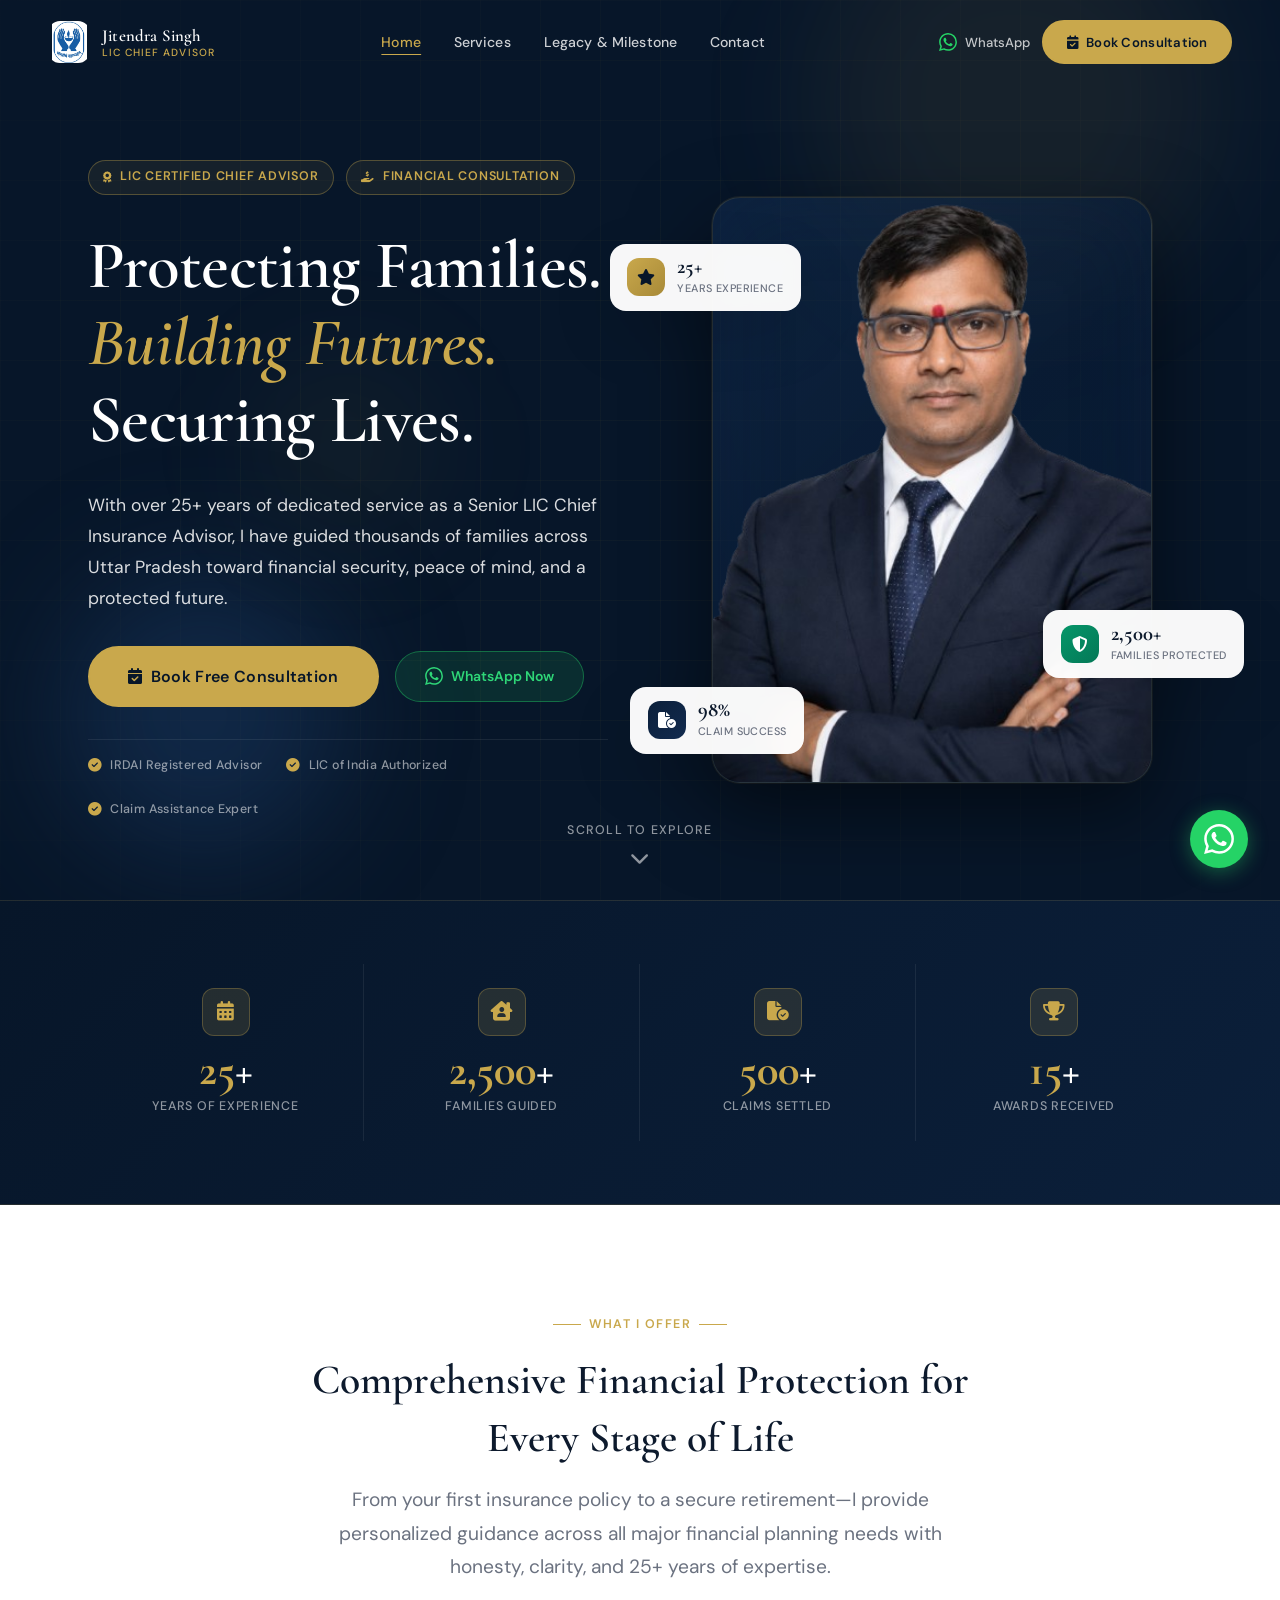
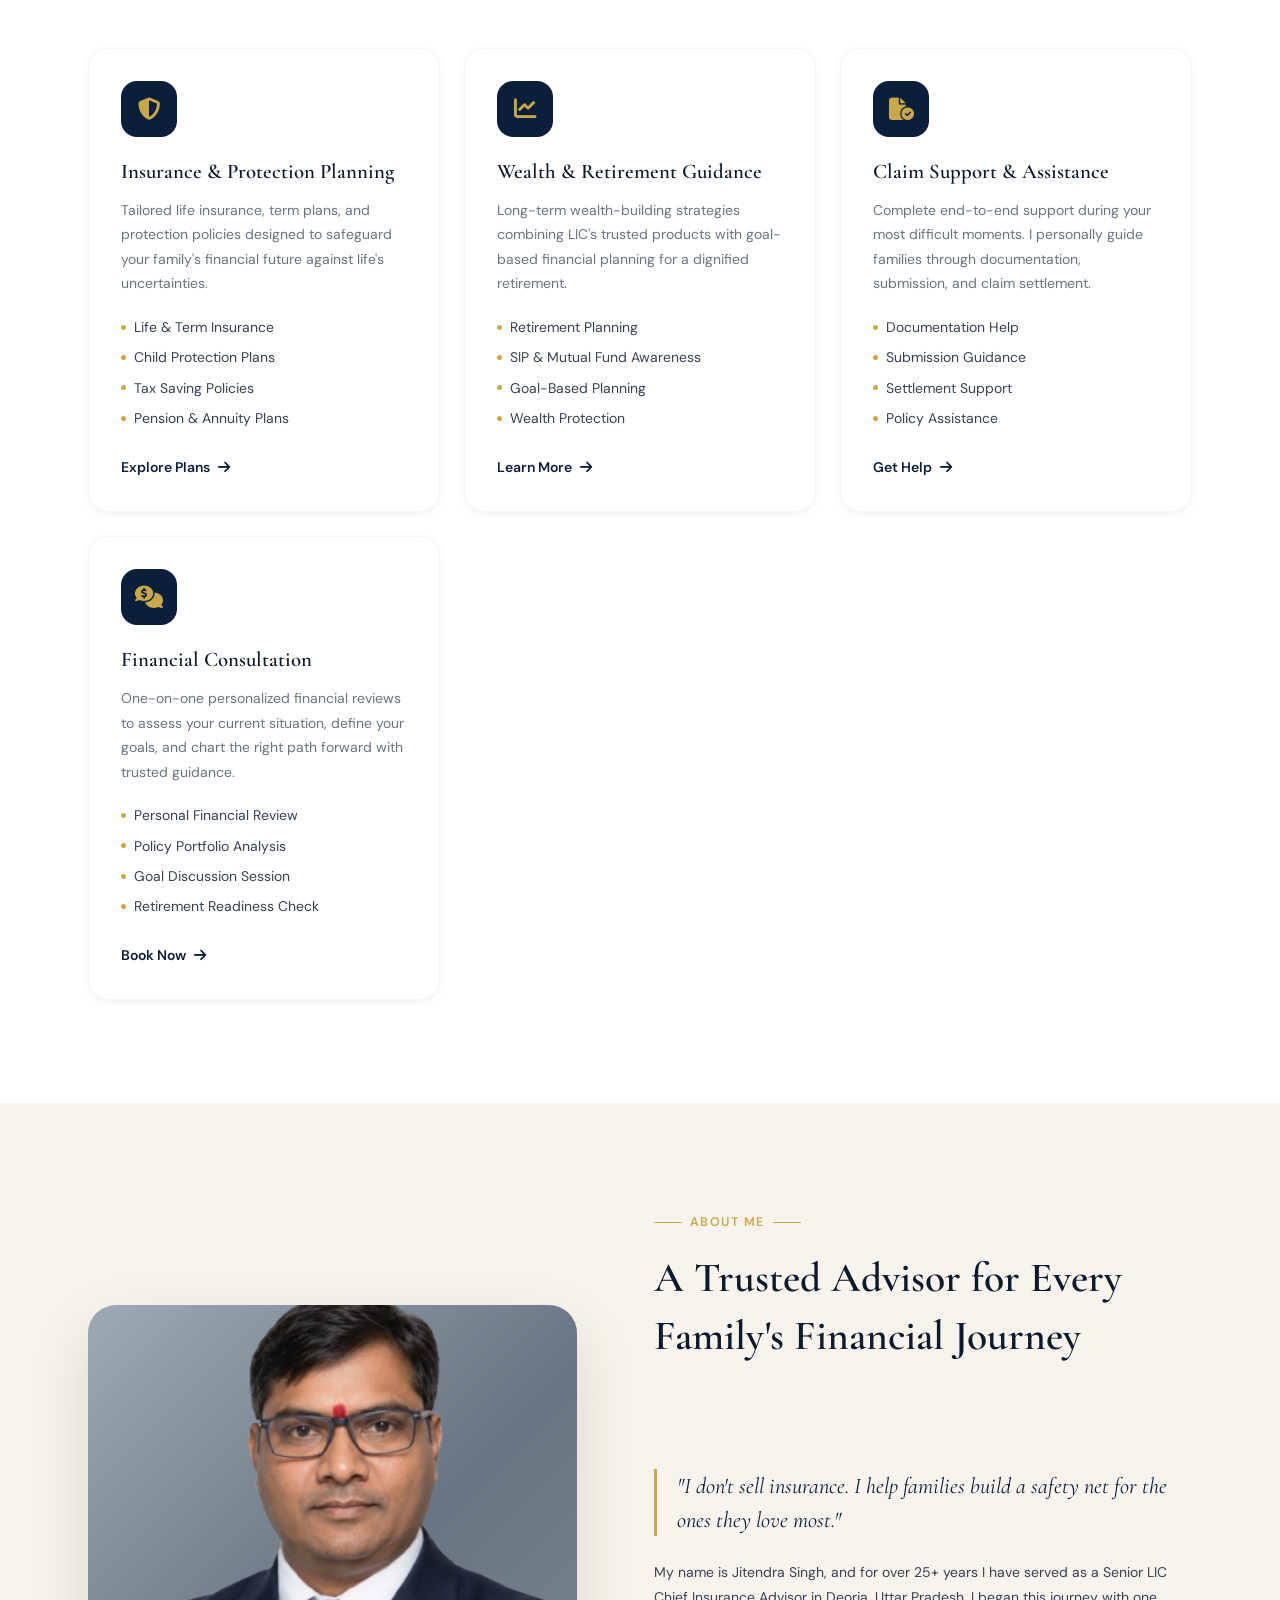
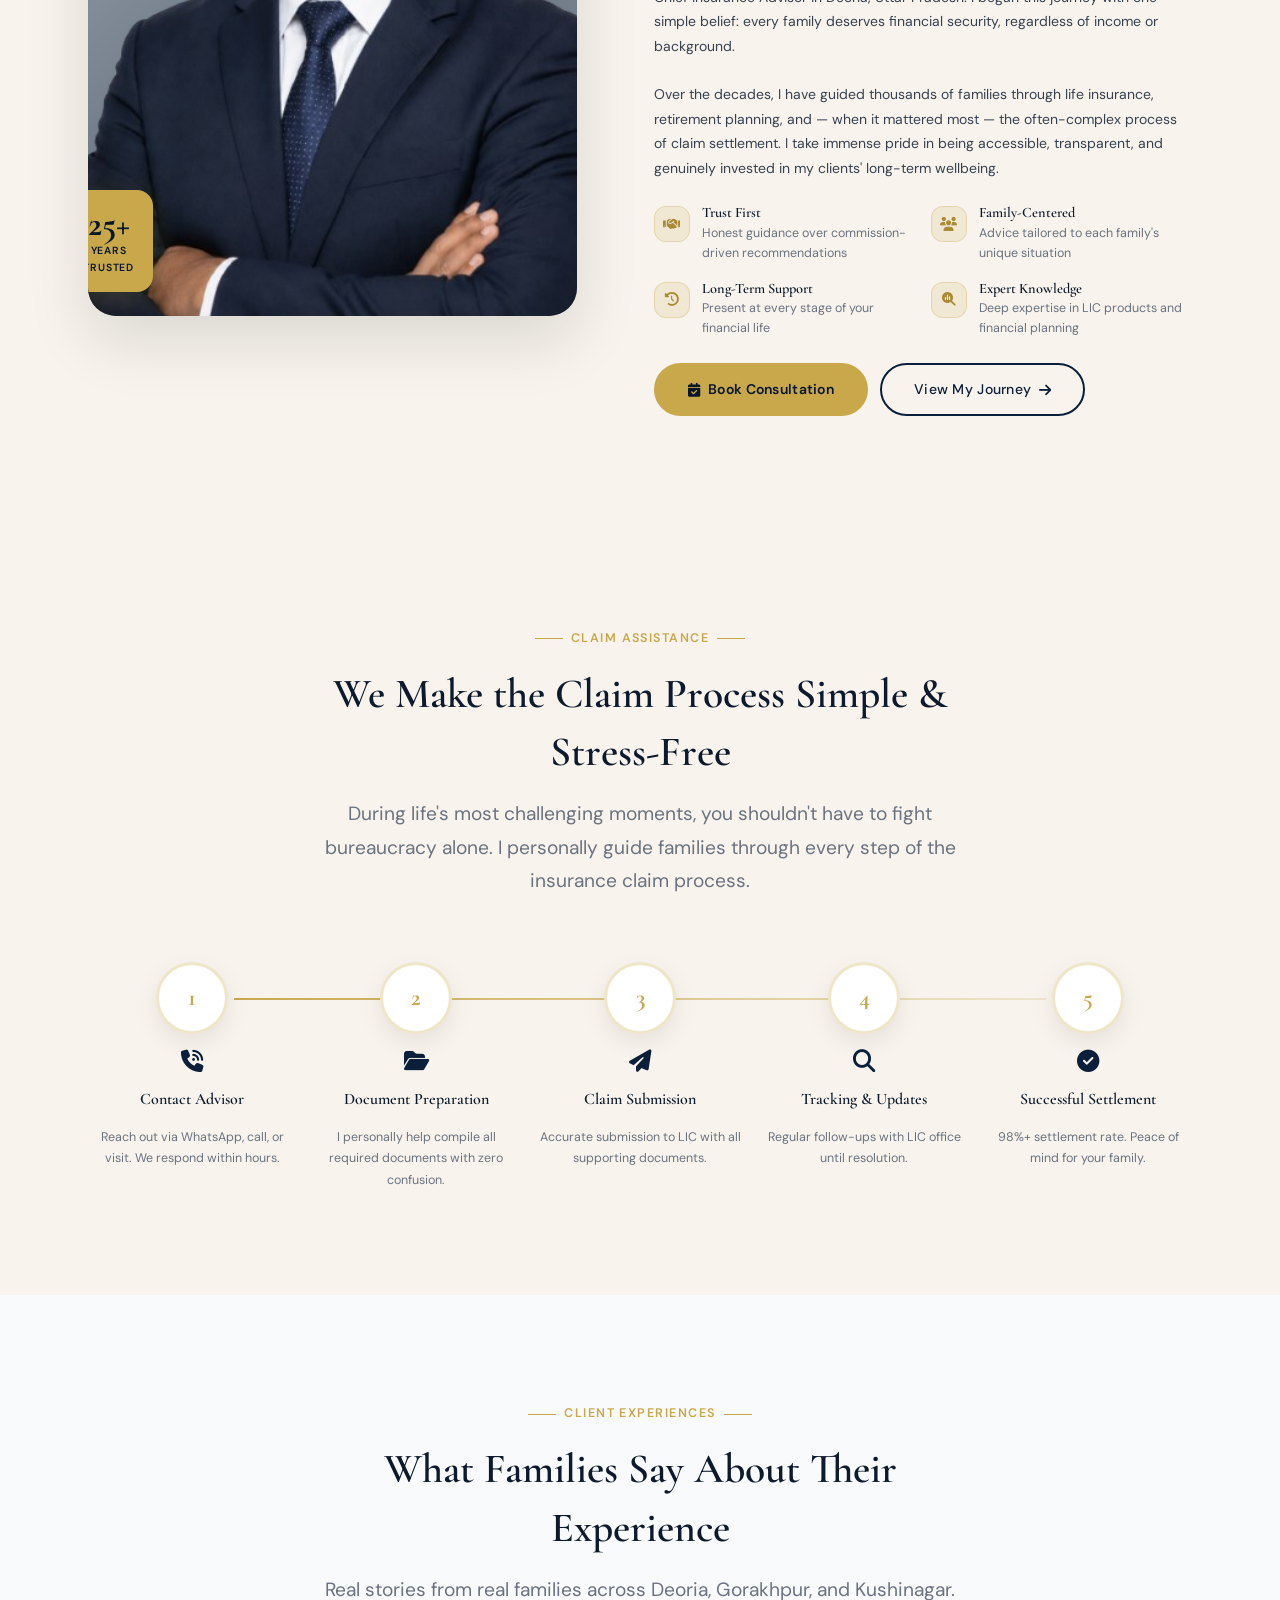
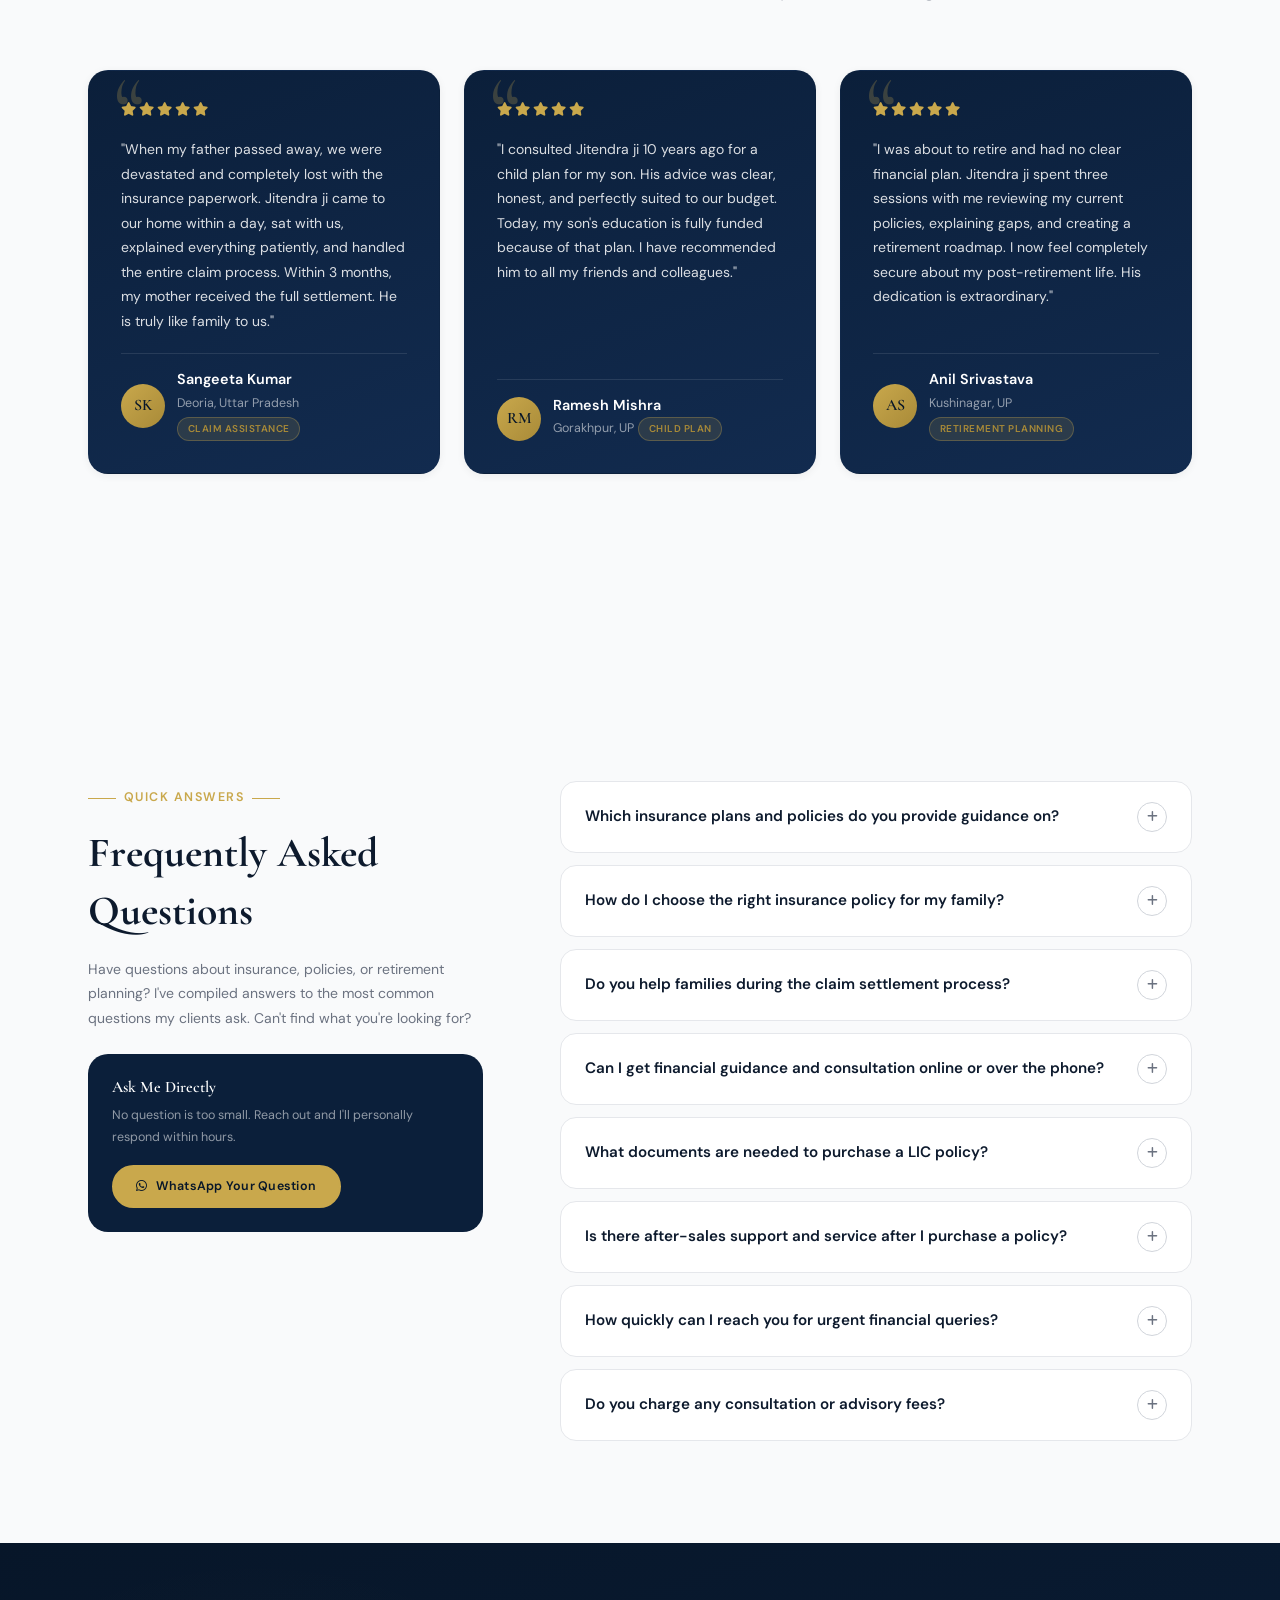
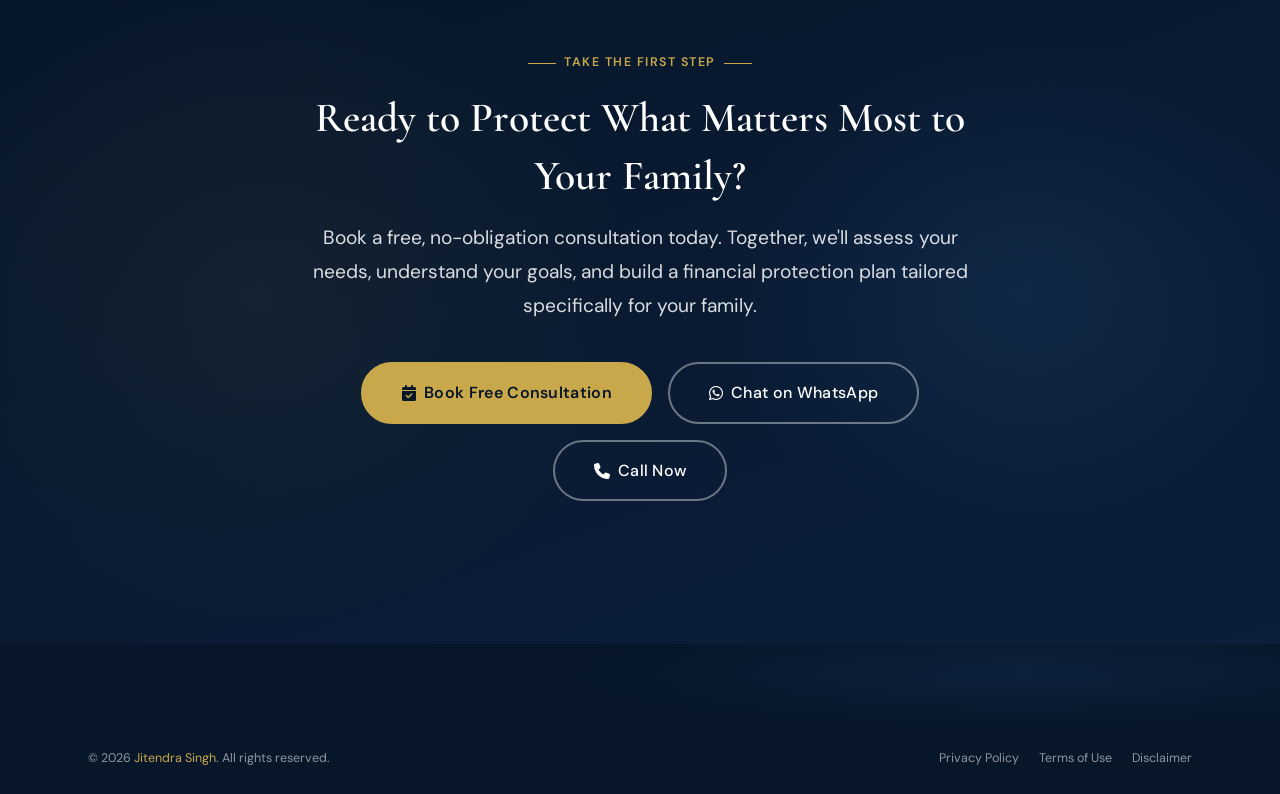
==== commit 730933c6: "Clean stale commented-out code" ====
--- a/index.html
+++ b/index.html
@@ -11,21 +11,17 @@
   <meta name="keywords" content="LIC advisor Deoria, insurance advisor Uttar Pradesh, life insurance consultant, retirement planning Deoria, LIC chief advisor, financial advisor near me, claim assistance UP" />
   <meta name="author" content="Jitendra Singh" />
   <meta name="robots" content="index, follow" />
-  <!-- <link rel="canonical" href="https://www.Jitendraskarma.in/" /> -->
 
   <!-- Open Graph -->
   <meta property="og:type" content="website" />
-  <!-- <meta property="og:url" content="https://www.Jitendraskarma.in/" /> -->
   <meta property="og:title" content="Jitendra Singh — Senior LIC Insurance Advisor | Deoria, UP" />
   <meta property="og:description" content="25+ years protecting families with trusted LIC insurance, retirement planning, and wealth guidance. Book your free consultation." />
-  <!-- <meta property="og:image" content="https://www.Jitendraskarma.in/assets/images/og-image.jpg" /> -->
   <meta property="og:locale" content="en_IN" />
 
   <!-- Twitter Card -->
   <meta name="twitter:card" content="summary_large_image" />
   <meta name="twitter:title" content="Jitendra Singh — Senior LIC Insurance Advisor" />
   <meta name="twitter:description" content="25+ years of trusted financial guidance in Deoria, UP." />
-  <!-- <meta name="twitter:image" content="https://www.Jitendraskarma.in/assets/images/og-image.jpg" /> -->
 
   <!-- Fonts -->
   <link rel="preconnect" href="https://fonts.googleapis.com" />
@@ -49,7 +45,6 @@
     "@type": "LocalBusiness",
     "name": "Jitendra Singh — LIC Insurance Advisor",
     "description": "Senior LIC Chief Insurance Advisor with 25+ years of experience in Deoria, Uttar Pradesh. Specializing in life insurance, retirement planning, and wealth guidance.",
-    "url": "https://www.example-domain.com",
     "telephone": "+91-8317082328",
     "email": "jitendras138530@gmail.com",
     "address": {
@@ -567,134 +562,6 @@
       </div>
     </section>
 
-    <!-- ─── SECTION 5: TIMELINE ────────────────────────────── -->
-    <!-- <section class="timeline-section section" id="timeline" aria-labelledby="timeline-title">
-      <div class="container">
-        <div class="section-header" data-reveal>
-          <span class="section-eyebrow">Career Journey</span>
-          <h2 class="section-title" id="timeline-title">
-            25+ Years of Legacy &amp; Milestones
-          </h2>
-          <p class="section-subtitle">
-            A journey built on trust, dedication, and thousands of families protected.
-          </p>
-        </div>
-
-        <div class="timeline" role="list" aria-label="Career milestones">
-
-          <div class="timeline-item timeline-item--right" data-reveal role="listitem">
-            <div class="timeline-node" aria-hidden="true">
-              <div class="timeline-node__dot"></div>
-            </div>
-            <div class="timeline-card">
-              <span class="timeline-card__year">1998</span>
-              <h3 class="timeline-card__title">Joined LIC of India as Insurance Advisor</h3>
-              <p class="timeline-card__desc">
-                Began a lifelong career in financial services with LIC of India, driven by a passion to help ordinary families in Deoria secure their futures.
-              </p>
-              <div class="timeline-card__tags">
-                <span class="timeline-tag timeline-tag--gold">Career Start</span>
-                <span class="timeline-tag">LIC of India</span>
-              </div>
-            </div>
-          </div>
-
-          <div class="timeline-item timeline-item--left" data-reveal role="listitem">
-            <div class="timeline-node" aria-hidden="true">
-              <div class="timeline-node__dot"></div>
-            </div>
-            <div class="timeline-card">
-              <span class="timeline-card__year">2003</span>
-              <h3 class="timeline-card__title">First Chairman's Club Recognition</h3>
-              <p class="timeline-card__desc">
-                Achieved Chairman's Club status for exceptional performance in policy enrolment and client service — among the top advisors in the Deoria division.
-              </p>
-              <div class="timeline-card__tags">
-                <span class="timeline-tag timeline-tag--gold">Award</span>
-                <span class="timeline-tag">Chairman's Club</span>
-              </div>
-            </div>
-          </div>
-
-          <div class="timeline-item timeline-item--right" data-reveal role="listitem">
-            <div class="timeline-node" aria-hidden="true">
-              <div class="timeline-node__dot"></div>
-            </div>
-            <div class="timeline-card">
-              <span class="timeline-card__year">2008</span>
-              <h3 class="timeline-card__title">Promoted to Senior Development Officer</h3>
-              <p class="timeline-card__desc">
-                Recognized for leadership and mentoring over 50 new insurance advisors, expanding financial literacy across rural Uttar Pradesh communities.
-              </p>
-              <div class="timeline-card__tags">
-                <span class="timeline-tag timeline-tag--gold">Promotion</span>
-                <span class="timeline-tag">Leadership</span>
-              </div>
-            </div>
-          </div>
-
-          <div class="timeline-item timeline-item--left" data-reveal role="listitem">
-            <div class="timeline-node" aria-hidden="true">
-              <div class="timeline-node__dot"></div>
-            </div>
-            <div class="timeline-card">
-              <span class="timeline-card__year">2013</span>
-              <h3 class="timeline-card__title">1000+ Families Milestone &amp; Financial Literacy Seminar</h3>
-              <p class="timeline-card__desc">
-                Reached the milestone of 1,000 families served. Organized district-level financial literacy seminars across Deoria and Gorakhpur divisions.
-              </p>
-              <div class="timeline-card__tags">
-                <span class="timeline-tag timeline-tag--gold">Milestone</span>
-                <span class="timeline-tag">Community</span>
-              </div>
-            </div>
-          </div>
-
-          <div class="timeline-item timeline-item--right" data-reveal role="listitem">
-            <div class="timeline-node" aria-hidden="true">
-              <div class="timeline-node__dot"></div>
-            </div>
-            <div class="timeline-card">
-              <span class="timeline-card__year">2018</span>
-              <h3 class="timeline-card__title">LIC Chief Insurance Advisor Designation</h3>
-              <p class="timeline-card__desc">
-                Elevated to the prestigious Chief Insurance Advisor role after two decades of consistent excellence, trust, and service to thousands of policyholders.
-              </p>
-              <div class="timeline-card__tags">
-                <span class="timeline-tag timeline-tag--gold">Chief Advisor</span>
-                <span class="timeline-tag">20 Year Mark</span>
-              </div>
-            </div>
-          </div>
-
-          <div class="timeline-item timeline-item--left" data-reveal role="listitem">
-            <div class="timeline-node" aria-hidden="true">
-              <div class="timeline-node__dot"></div>
-            </div>
-            <div class="timeline-card">
-              <span class="timeline-card__year">2023</span>
-              <h3 class="timeline-card__title">2500+ Families Protected &amp; ₹50Cr+ Claims Settled</h3>
-              <p class="timeline-card__desc">
-                A landmark year — over 2,500 families across Deoria, Gorakhpur, and Kushinagar districts now trust my guidance. More than ₹50 crore in claims successfully settled for families in need.
-              </p>
-              <div class="timeline-card__tags">
-                <span class="timeline-tag timeline-tag--gold">25-Year Legacy</span>
-                <span class="timeline-tag">₹50Cr+ Claims</span>
-              </div>
-            </div>
-          </div>
-
-        </div>
-
-        <div class="text-center" style="margin-top: 3rem;" data-reveal>
-          <a href="pages/legacy.html" class="btn btn--outline-navy btn--lg">
-            View Full Legacy &amp; Milestone Story
-            <i class="fa-solid fa-arrow-right" aria-hidden="true"></i>
-          </a>
-        </div>
-      </div>
-    </section> -->
-
     <!-- ─── SECTION 6: TESTIMONIALS ───────────────────────── -->
     <section class="testimonials section--gray section" id="testimonials" aria-labelledby="testimonials-title">
       <div class="container">
@@ -731,7 +598,6 @@
             </div>
           </article>
           <article class="testimonial-card testimonial-card--featured" data-reveal role="listitem">
-          <!-- <article class="testimonial-card" data-reveal data-delay="200" role="listitem"> -->
             <div class="testimonial__stars" aria-label="5 out of 5 stars">
               <i class="fa-solid fa-star" aria-hidden="true"></i>
               <i class="fa-solid fa-star" aria-hidden="true"></i>
@@ -940,28 +806,6 @@
             </a>
           </div>
 
-          <!-- <div class="cta-section__trust" role="list" aria-label="Trust signals">
-            <div class="cta-trust-item" role="listitem">
-              <i class="fa-solid fa-circle-check" aria-hidden="true"></i>
-              Free Consultation
-            </div>
-            <div class="cta-trust-item" role="listitem">
-              <i class="fa-solid fa-circle-check" aria-hidden="true"></i>
-              No Obligations
-            </div>
-            <div class="cta-trust-item" role="listitem">
-              <i class="fa-solid fa-circle-check" aria-hidden="true"></i>
-              25+ Years Expertise
-            </div>
-            <div class="cta-trust-item" role="listitem">
-              <i class="fa-solid fa-circle-check" aria-hidden="true"></i>
-              IRDAI Registered
-            </div>
-            <div class="cta-trust-item" role="listitem">
-              <i class="fa-solid fa-circle-check" aria-hidden="true"></i>
-              LIC Authorized Advisor
-            </div>
-          </div> -->
         </div>
       </div>
     </section>
--- a/css/hero.css
+++ b/css/hero.css
@@ -217,7 +217,7 @@
 .hero__photo-frame {
   position: relative;
   border-radius: var(--radius-2xl);
-  overflow: visible;
+  overflow: hidden;
   aspect-ratio: 3/4;
   background: linear-gradient(135deg, rgba(26, 58, 100, 0.4) 0%, rgba(11, 31, 58, 0.6) 50%, rgba(15, 35, 65, 0.5) 100%);
   border: 1px solid rgba(201,168,76,0.15);
--- a/css/responsive.css
+++ b/css/responsive.css
@@ -86,10 +86,10 @@
 
   .timeline-card {
     max-width: 100%;
-    padding: 2rem;
-  }
-
-  .timeline-item--right .timeline-card { margin-right: 0; }
+  }
+
+  .timeline-item--right .timeline-card { margin-right: 0;
+  padding: 10rem; }
   .timeline-item--left .timeline-card { margin-left: 0; text-align: left; }
   .timeline-item--left .timeline-card__tags { justify-content: flex-start; }
 
@@ -209,12 +209,12 @@
   .testimonials-grid { grid-template-columns: 1fr; }
 
   /* Timeline */
-  .timeline { padding-inline: 0; }
+  .timeline { padding-left: 0; }
   .timeline::before { left: 1rem; }
   .timeline-item,
-  .timeline-item--left { padding-left: 2.75rem; }
+  .timeline-item--left { padding-left: 2rem; }
   .timeline-node { left: 1rem; }
-  .timeline-card { padding: 2rem; }
+  .timeline-card { padding: var(--space-5); }
   .timeline-card__year { font-size: 1.4rem; }
 
   /* CTA section */
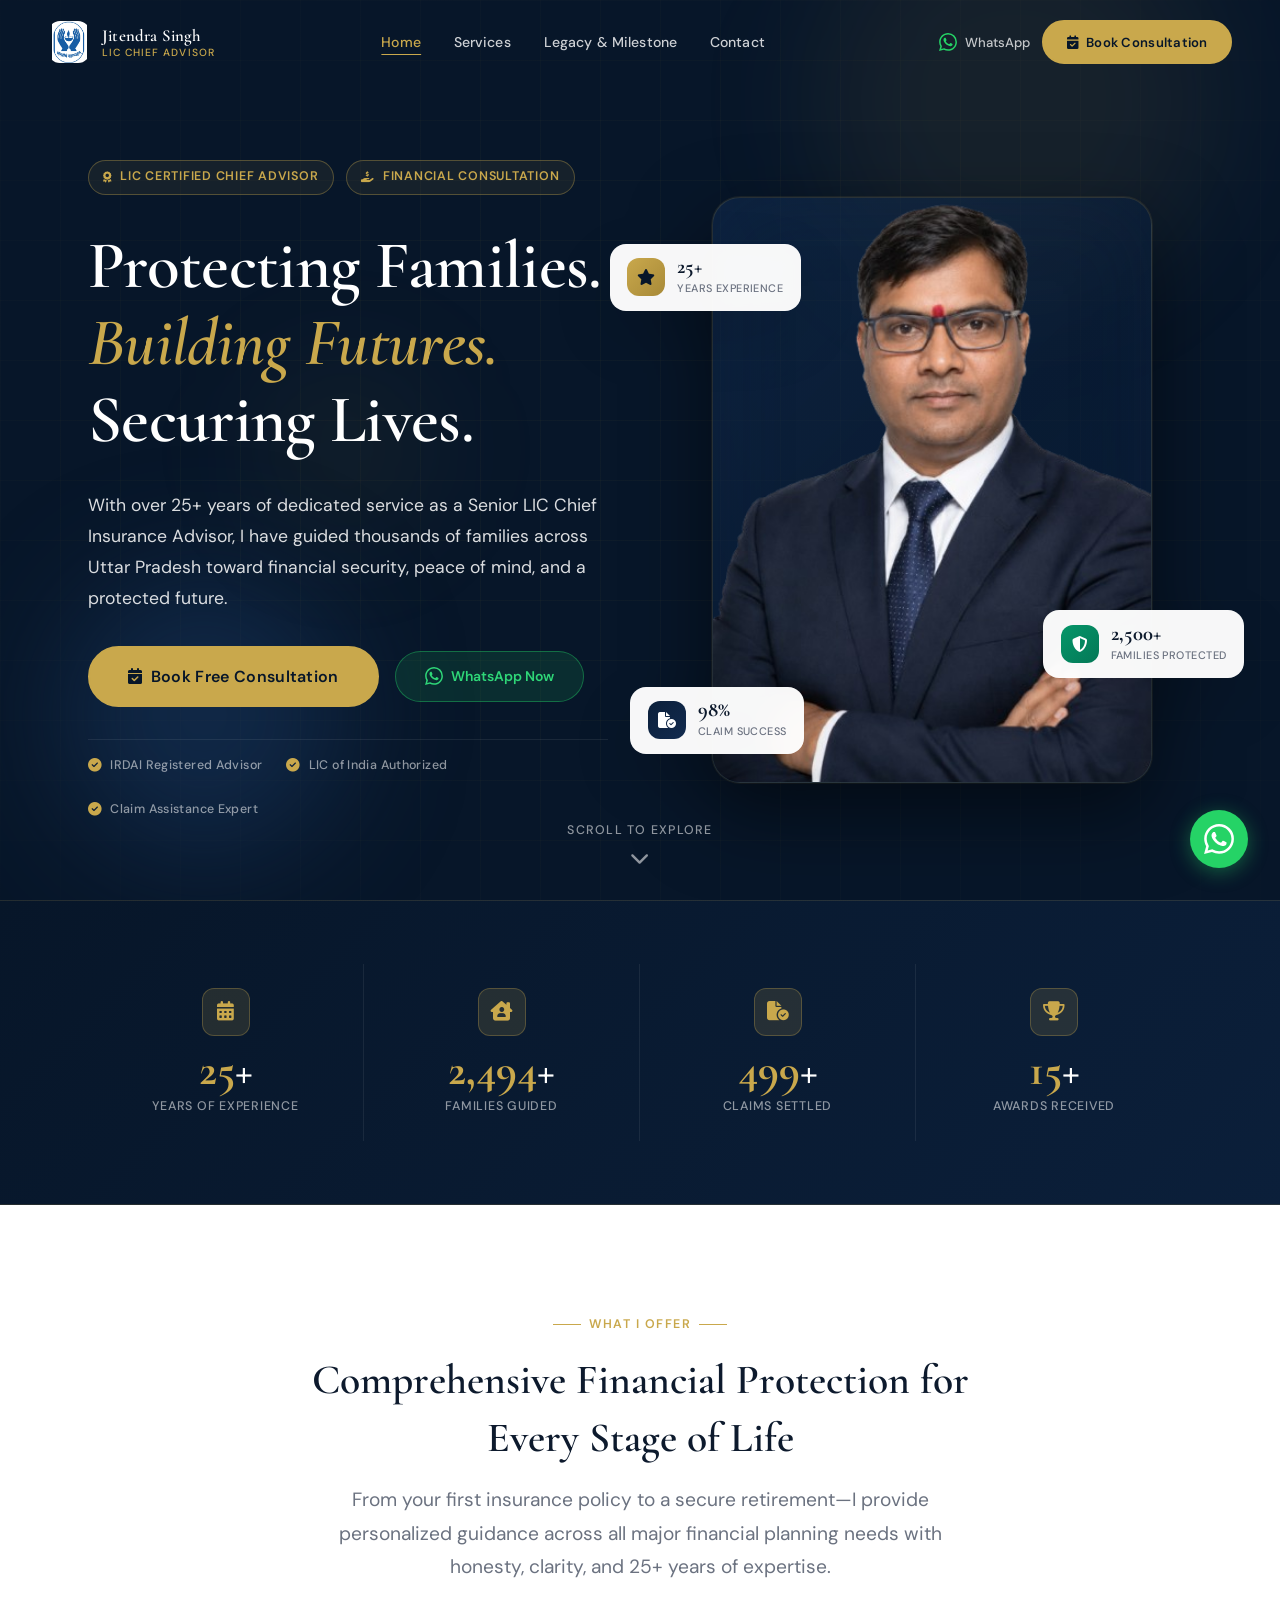
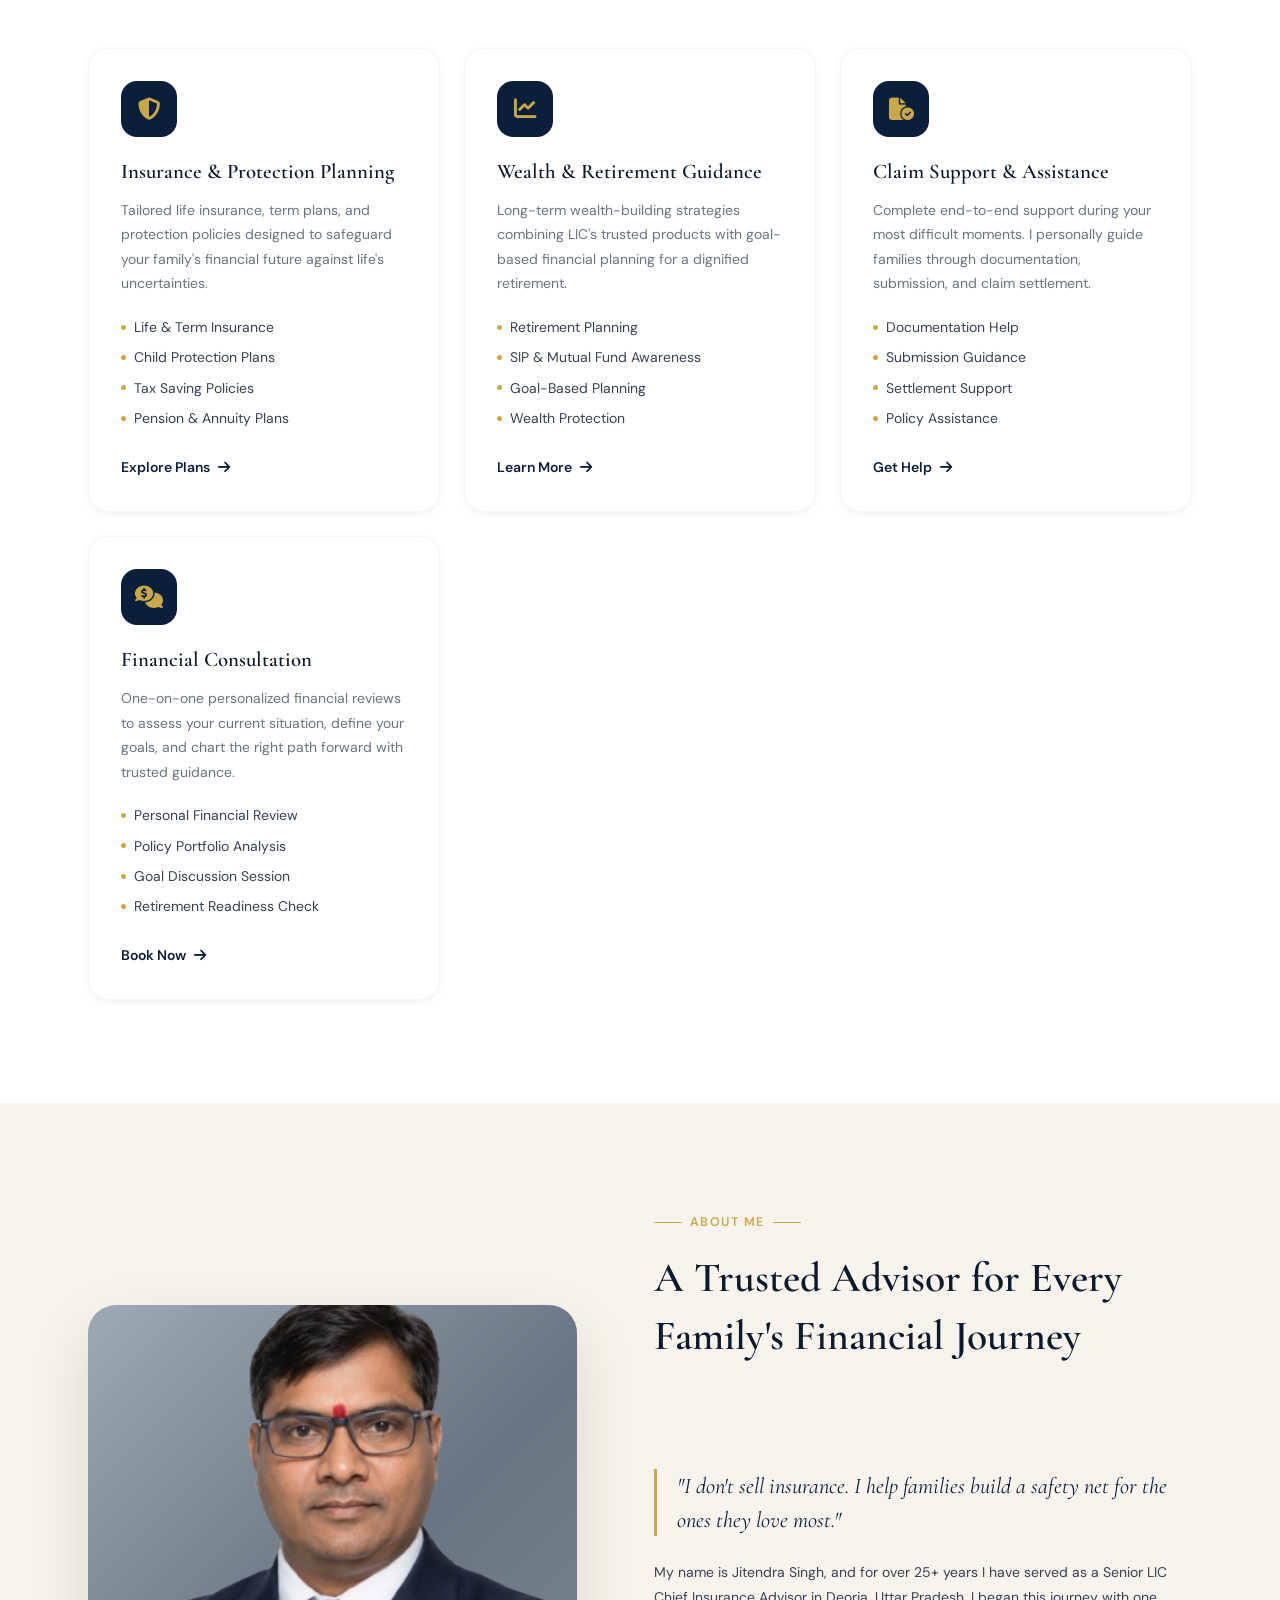
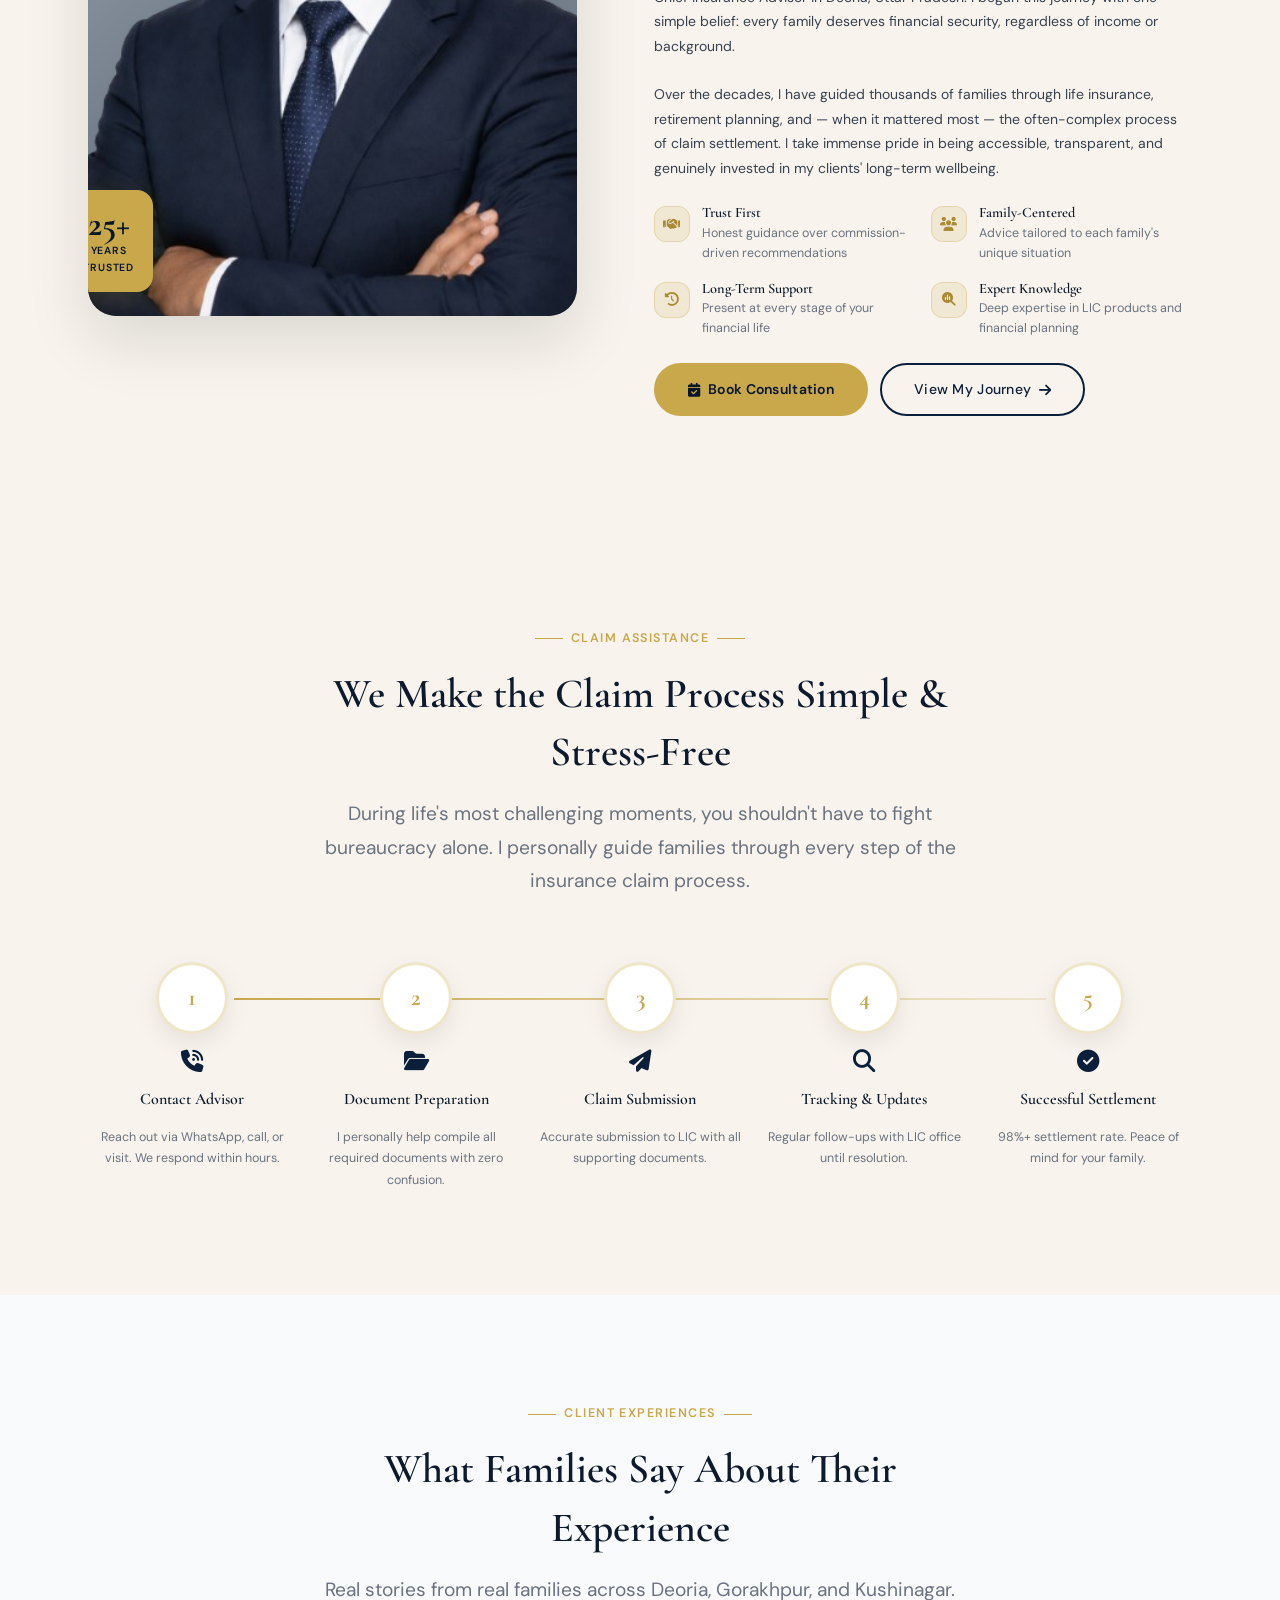
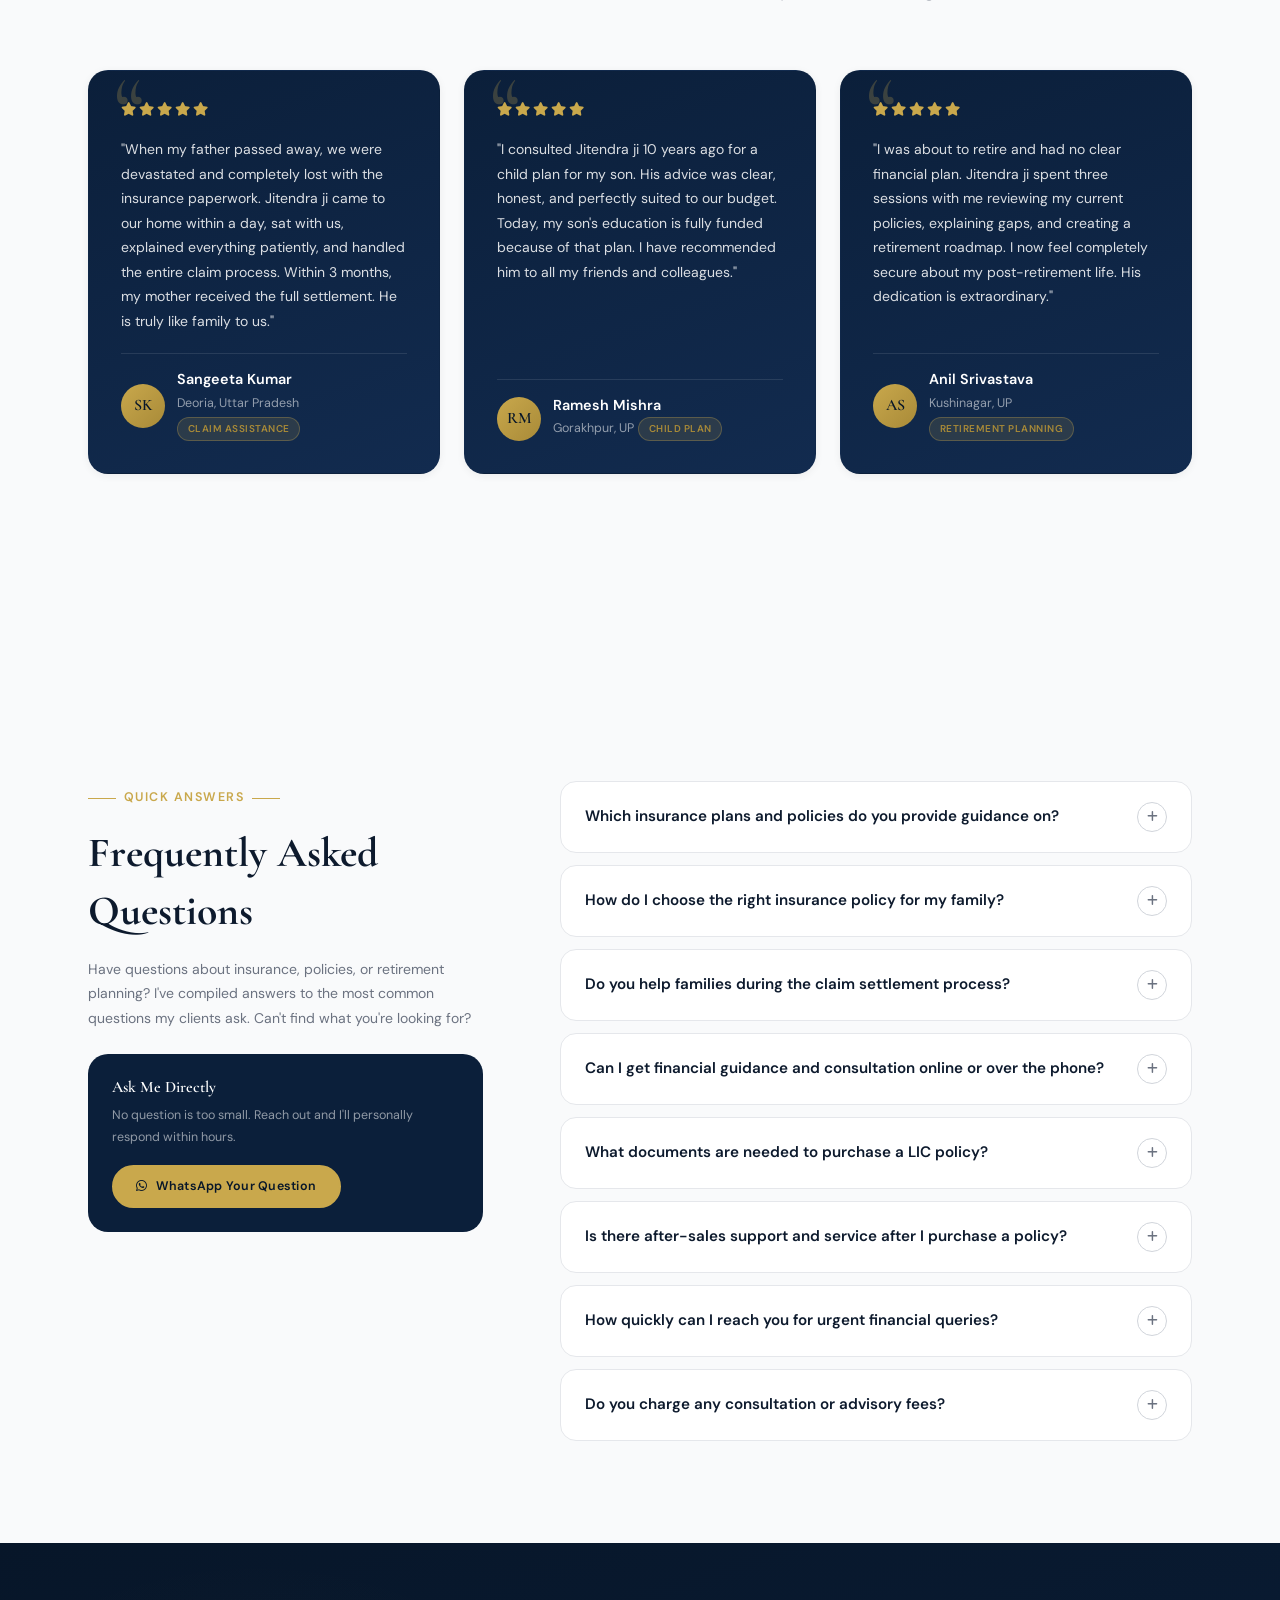
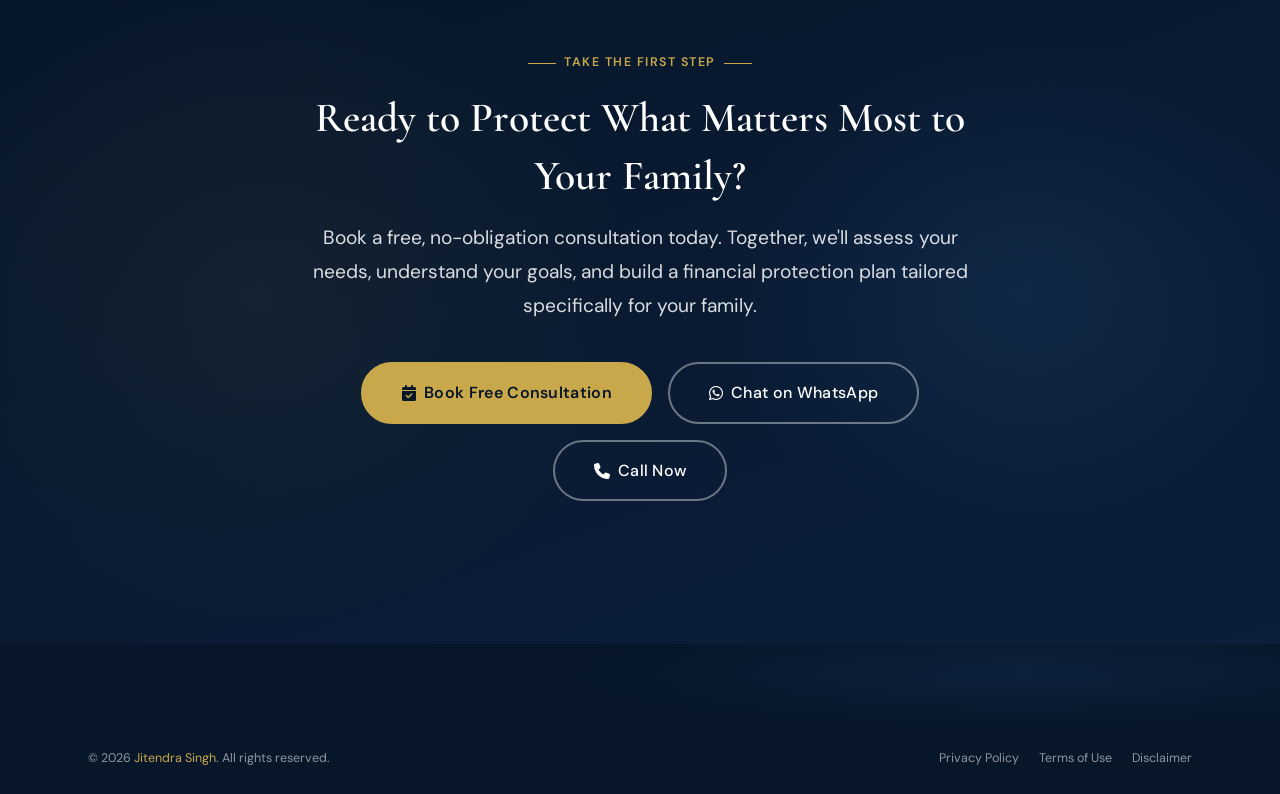
==== commit aaef67c8: "Merge pull request #10 from NitishSolves/codex/update-footer-legal-links-for-pages Add legal pages a" ====
--- a/index.html
+++ b/index.html
@@ -823,9 +823,9 @@
         </p>
         <nav aria-label="Legal links">
           <div class="footer__legal-links">
-            <a href="#" class="footer__legal-link">Privacy Policy</a>
-            <a href="#" class="footer__legal-link">Terms of Use</a>
-            <a href="#" class="footer__legal-link">Disclaimer</a>
+            <a href="pages/privacy.html" class="footer__legal-link">Privacy Policy</a>
+            <a href="pages/terms.html" class="footer__legal-link">Terms of Use</a>
+            <a href="pages/disclaimer.html" class="footer__legal-link">Disclaimer</a>
           </div>
         </nav>
       </div>
--- a/css/navbar.css
+++ b/css/navbar.css
@@ -100,7 +100,7 @@
   color: rgba(255,255,255,0.8);
   padding: 0.5rem 0.9rem;
   border-radius: var(--radius-sm);
-  transition: color var(--transition-base); background: var(--transition-fast);
+  transition: color var(--transition-base), background var(--transition-fast);
   letter-spacing: 0.01em;
 }
 
@@ -176,7 +176,7 @@
   cursor: pointer;
   border: 1px solid rgba(255,255,255,0.15);
   background: rgba(255,255,255,0.05);
-  transition: var(--transition-base); background: var(--transition-fast);
+  transition: background var(--transition-fast);
   flex-shrink: 0;
 }
 
@@ -242,7 +242,7 @@
   color: rgba(255,255,255,0.8);
   font-size: 1.1rem;
   font-weight: 500;
-  transition:color var(--transition-base); background: var(--transition-fast), color var(--transition-base);
+  transition: background var(--transition-fast), color var(--transition-base);
   border-bottom: 1px solid rgba(255,255,255,0.05);
 }
 
@@ -293,7 +293,7 @@
   color: rgba(255,255,255,0.7);
   font-size: var(--fs-xs);
   font-weight: 500;
-  transition:color var(--transition-base); background: var(--transition-fast);
+  transition: background var(--transition-fast);
 }
 
 .mobile-menu__contact-item:hover {
@@ -306,3 +306,60 @@
   height: 22px;
 }
 
+/* Mobile Fixed Bottom Bar */
+.mobile-cta-bar {
+  display: none;
+  position: fixed;
+  bottom: 0;
+  left: 0;
+  right: 0;
+  z-index: calc(var(--z-sticky) - 1);
+  background: rgba(7, 22, 41, 0.97);
+  backdrop-filter: blur(16px);
+  -webkit-backdrop-filter: blur(16px);
+  border-top: 1px solid rgba(201,168,76,0.2);
+  padding: 0.65rem var(--space-4);
+  display: none;
+  gap: var(--space-2);
+}
+
+.mobile-cta-bar__btn {
+  flex: 1;
+  display: flex;
+  align-items: center;
+  justify-content: center;
+  gap: var(--space-2);
+  padding: 0.7rem 0.5rem;
+  border-radius: var(--radius-md);
+  font-size: 0.78rem;
+  font-weight: 600;
+  letter-spacing: 0.02em;
+  transition: all var(--transition-base);
+  text-align: center;
+}
+
+.mobile-cta-bar__btn--whatsapp {
+  background: #25D366;
+  color: white;
+}
+
+.mobile-cta-bar__btn--call {
+  background: rgba(255,255,255,0.08);
+  color: var(--white);
+  border: 1px solid rgba(255,255,255,0.15);
+}
+
+.mobile-cta-bar__btn--consult {
+  background: var(--gold);
+  color: var(--navy-deep);
+}
+
+.mobile-cta-bar__btn svg,
+.mobile-cta-bar__btn i {
+  width: 16px;
+  height: 16px;
+  flex-shrink: 0;
+  display: inline-flex;
+  align-items: center;
+  justify-content: center;
+}
--- a/css/services.css
+++ b/css/services.css
@@ -226,12 +226,6 @@
   max-width: 680px;
   text-align: center;
   margin-inline: auto;
-}
-
-.legacy-story-eyebrow {
-  display: block;
-  text-align: center;
-  color: var(--gold);
 }
 
 /* ─── Services Full Page ───────────────────────────────────────── */
@@ -1548,3 +1542,43 @@
   font-size: var(--fs-xs);
   color: var(--text-muted);
 }
+
+/* Legal Pages */
+.legal-hero .page-hero__content {
+  max-width: 760px;
+}
+
+.legal-content-section {
+  padding-block: var(--space-16);
+}
+
+.legal-content {
+  max-width: 860px;
+}
+
+.legal-updated {
+  color: var(--text-muted);
+  font-size: var(--fs-sm);
+  margin-bottom: var(--space-6);
+}
+
+.legal-card {
+  background: var(--white);
+  border: 1px solid var(--border-light);
+  border-radius: var(--radius-xl);
+  box-shadow: var(--shadow-sm);
+  padding: clamp(1.25rem, 3vw, 2rem);
+  margin-bottom: var(--space-5);
+}
+
+.legal-card h2 {
+  color: var(--navy);
+  font-family: var(--font-display);
+  font-size: clamp(1.4rem, 2.4vw, 1.9rem);
+  margin-bottom: var(--space-3);
+}
+
+.legal-card p {
+  color: var(--text-body);
+  line-height: var(--lh-relaxed);
+}
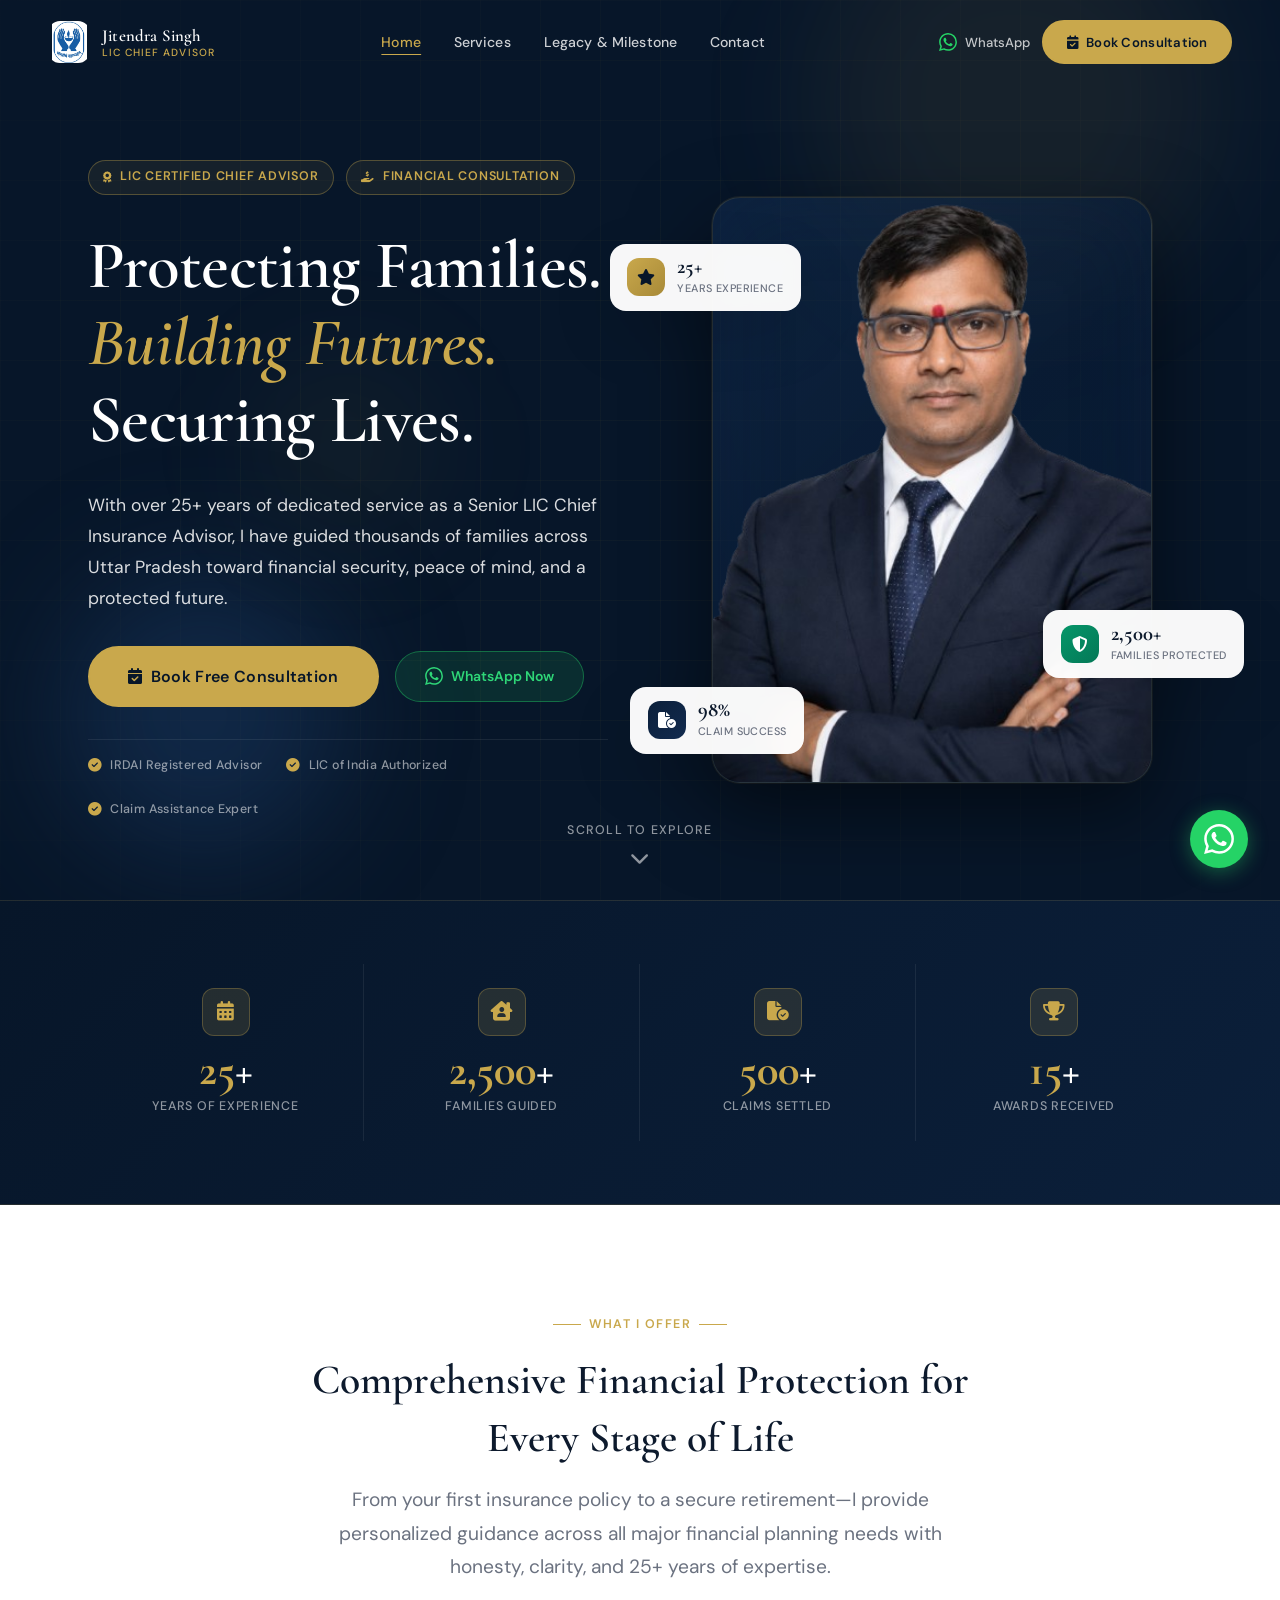
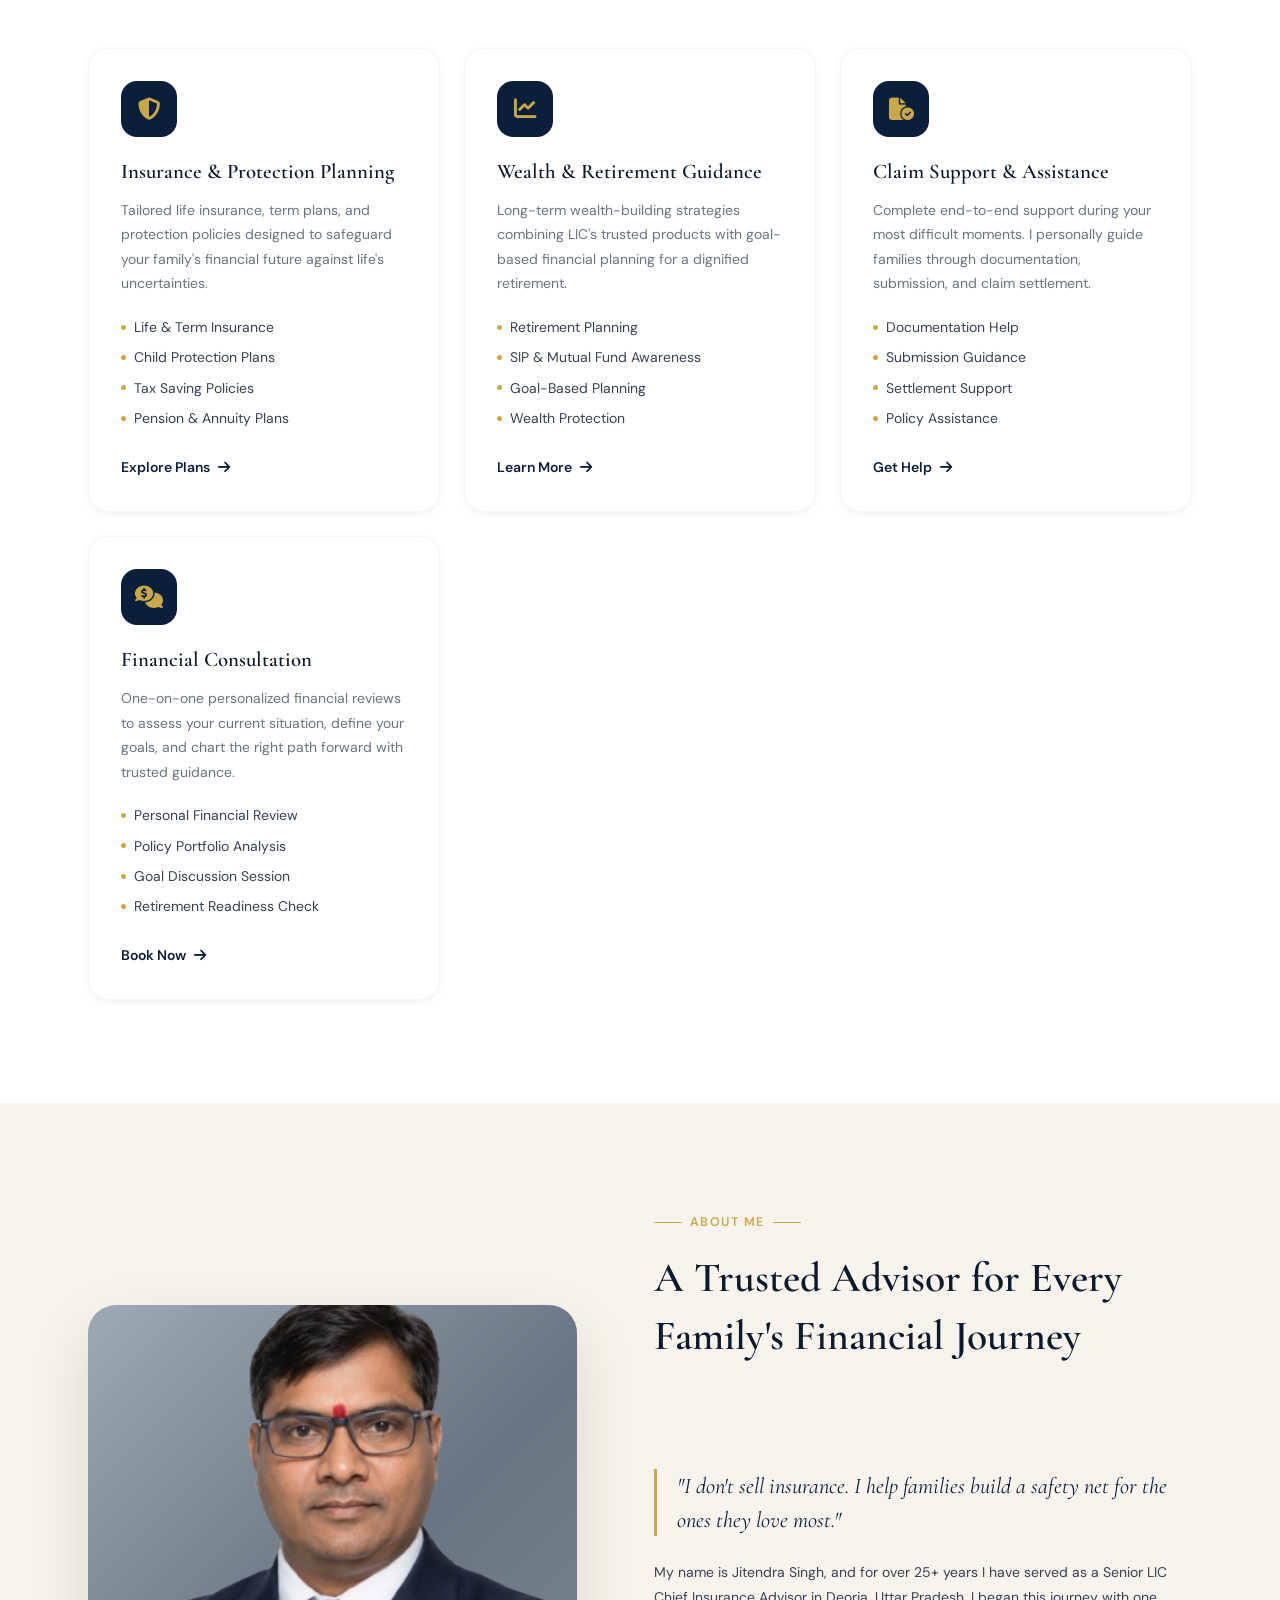
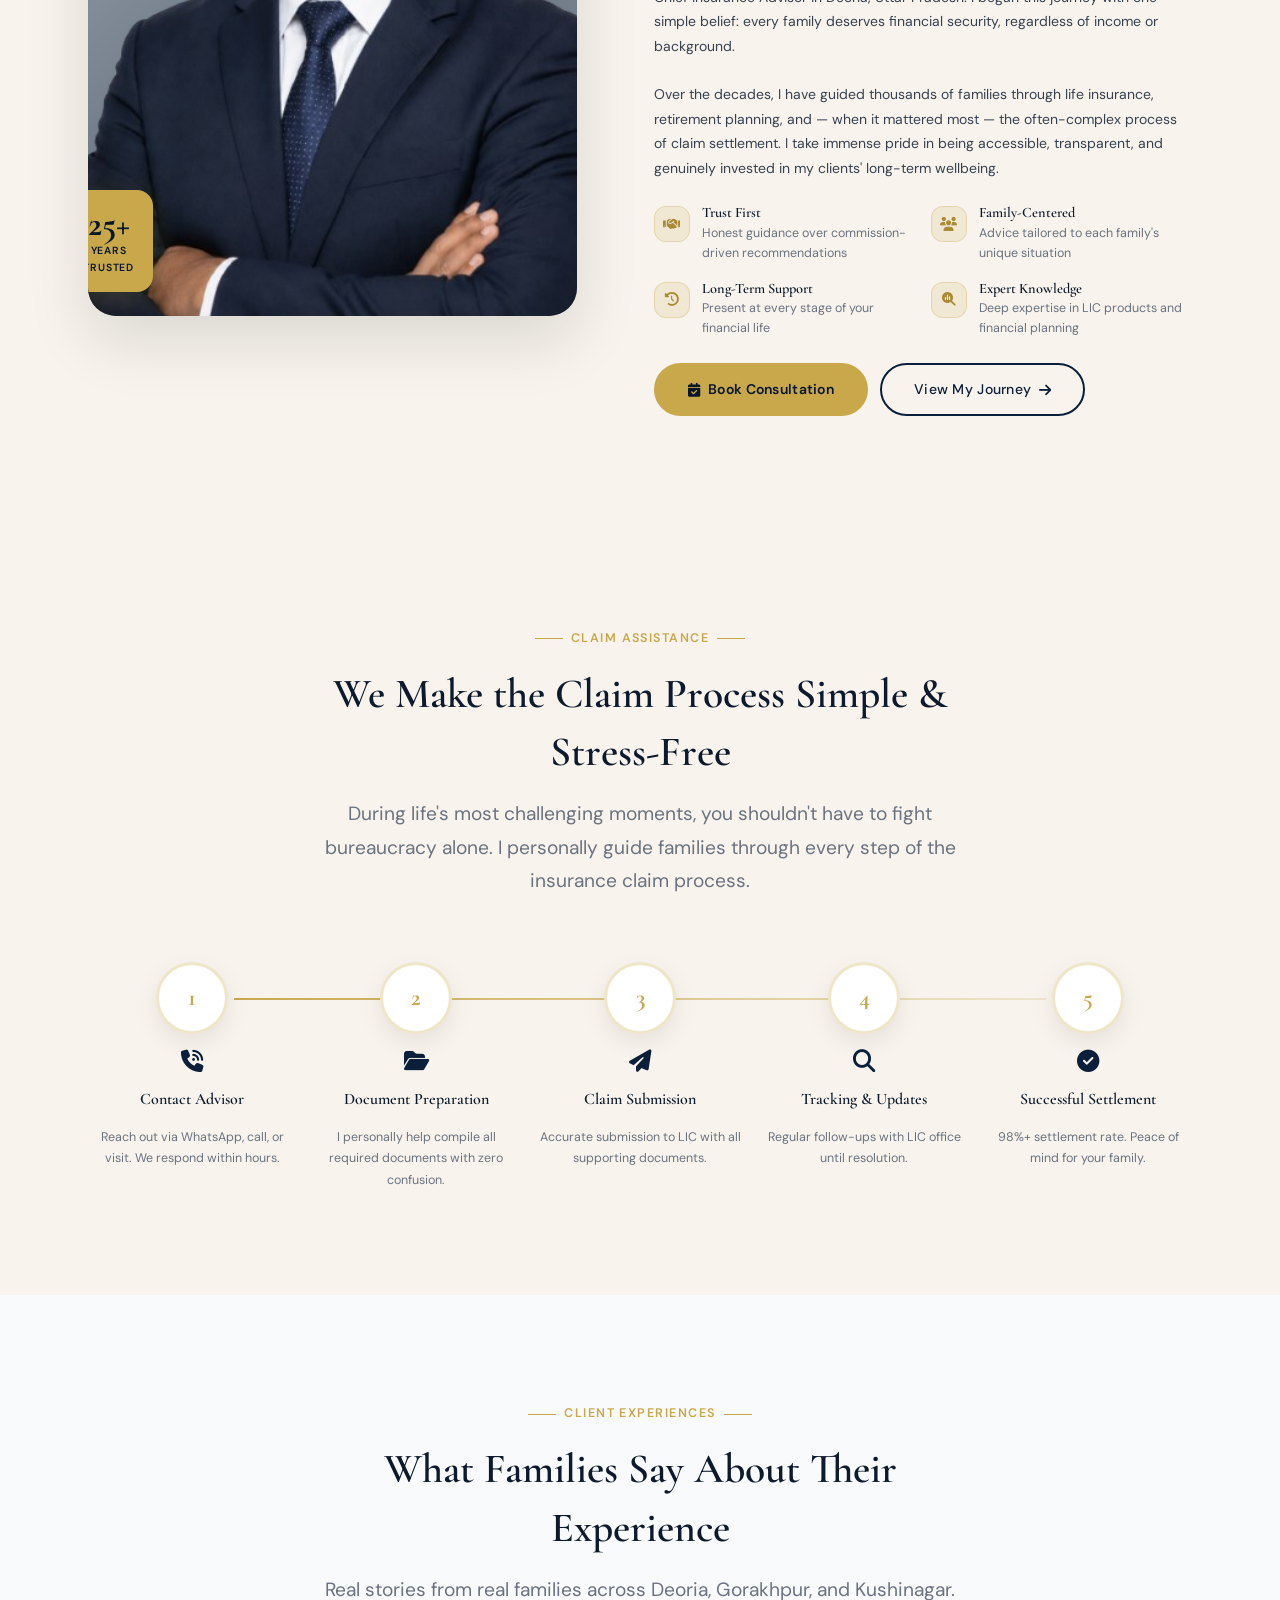
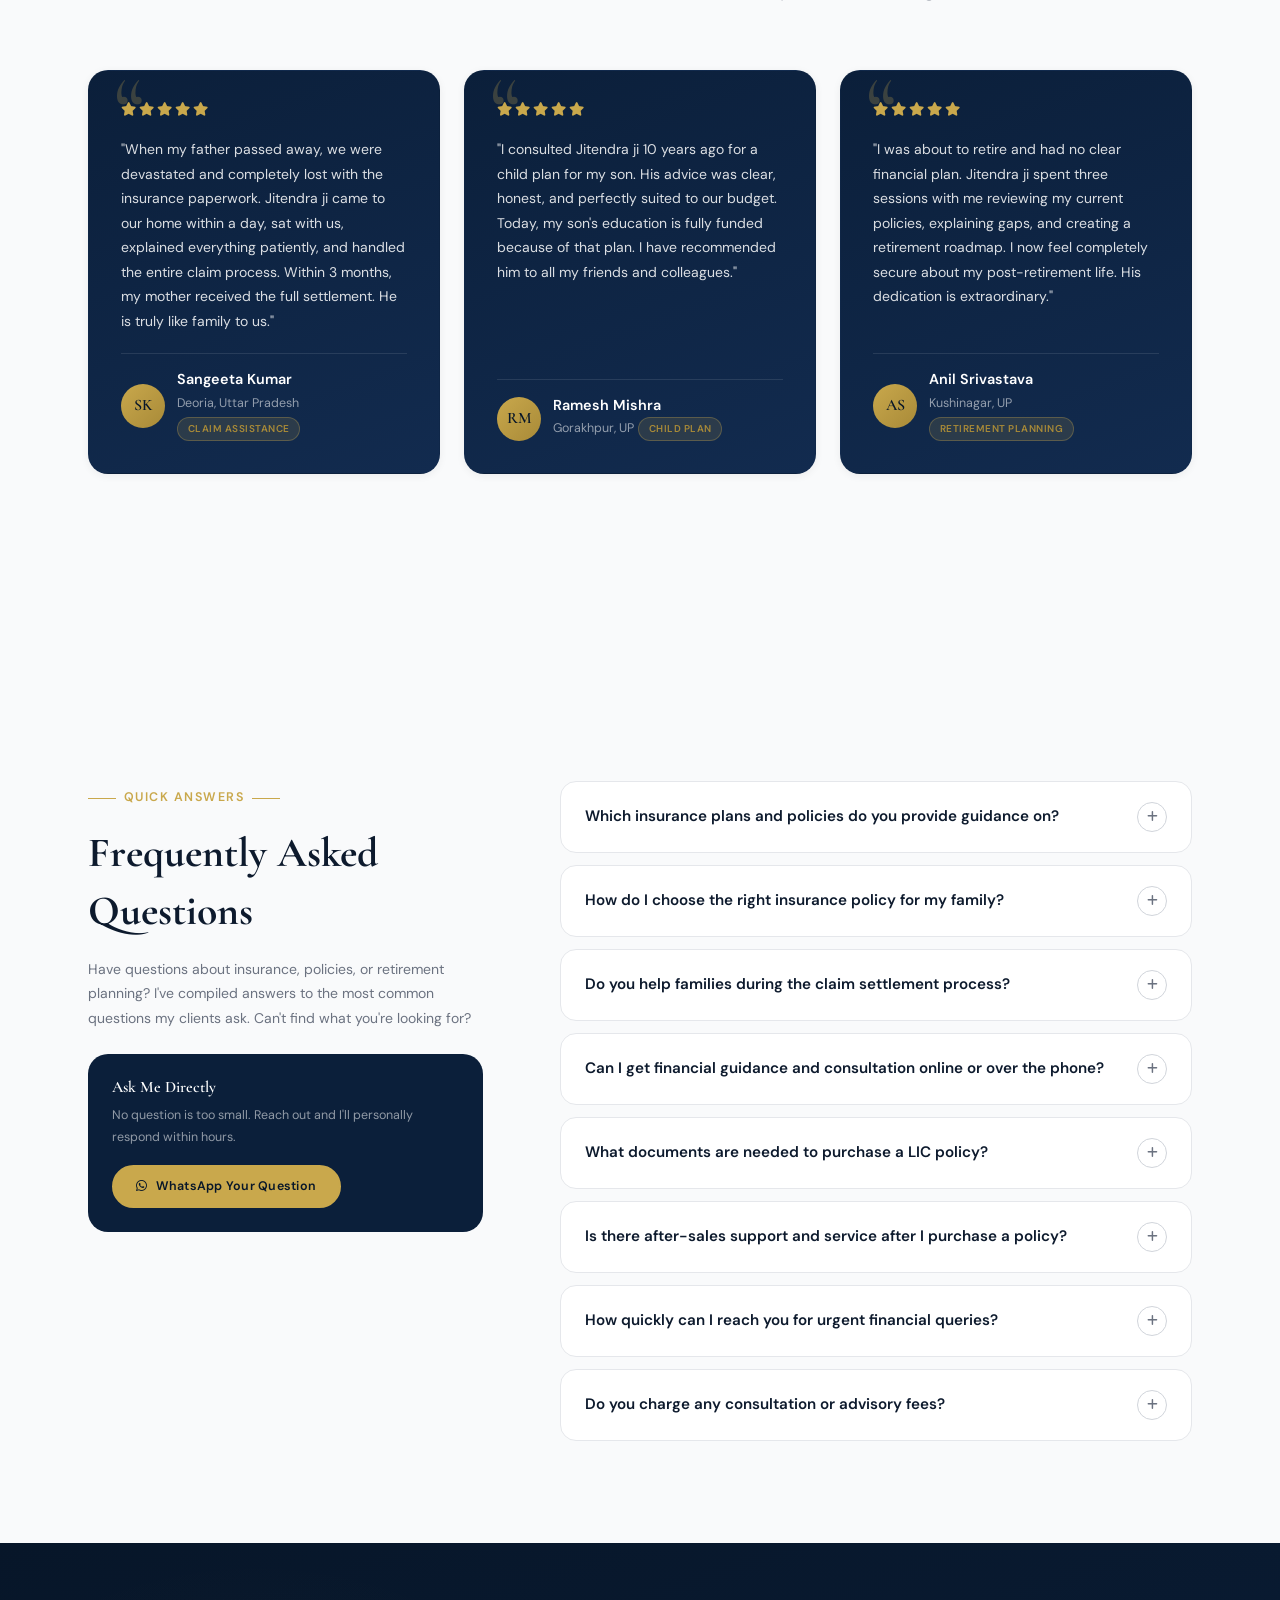
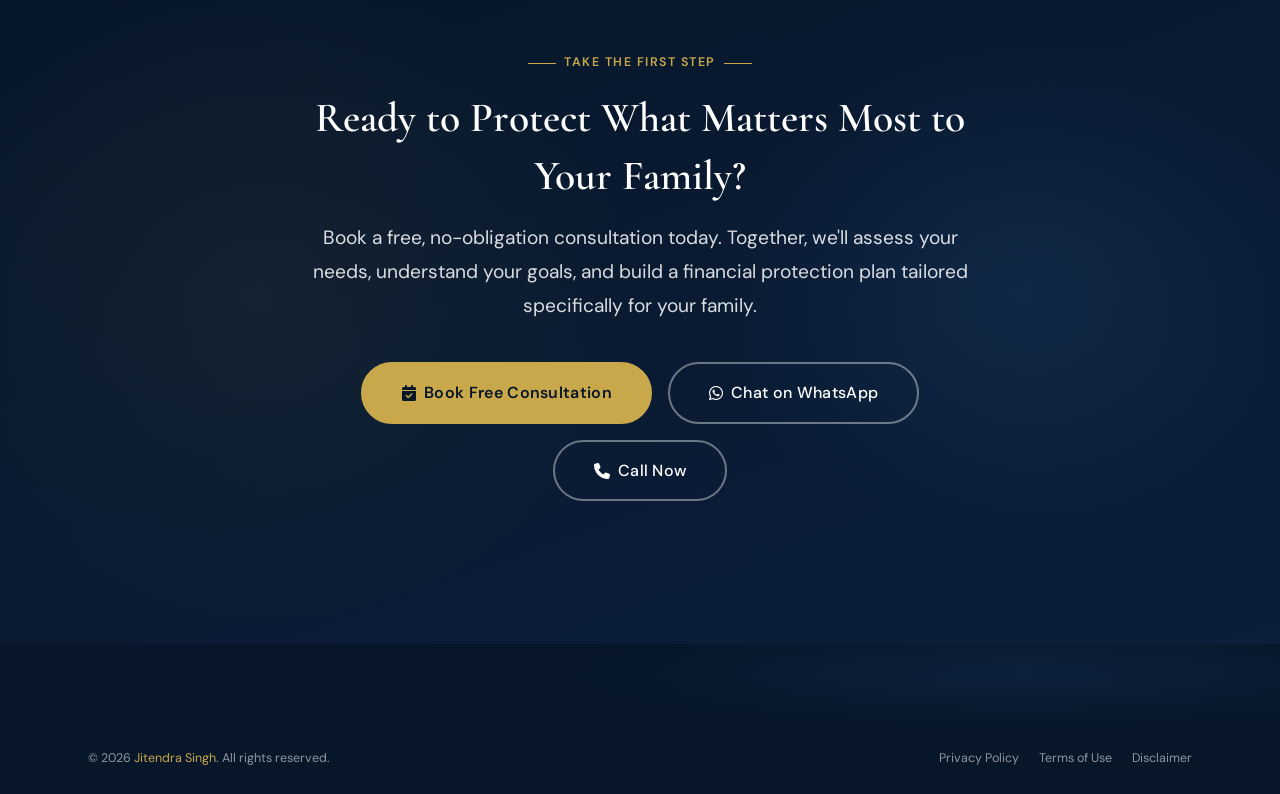
==== commit 5f34cfc7: "Merge pull request #8 from NitishSolves/codex/decide-on-mobile-cta-bar-existence Add mobile bottom C" ====
--- a/index.html
+++ b/index.html
@@ -846,6 +846,22 @@
   <script src="js/navbar.js" defer></script>
   <script src="js/animations.js" defer></script>
   <script src="js/faq.js" defer></script>
+  <!-- ─── Mobile Bottom CTA Bar ──────────────────────────── -->
+  <nav class="mobile-cta-bar" aria-label="Quick contact actions">
+    <a href="tel:+918317082328" class="mobile-cta-bar__btn mobile-cta-bar__btn--call" aria-label="Call Jitendra Singh">
+      <i class="fa-solid fa-phone" aria-hidden="true"></i>
+      <span>Call</span>
+    </a>
+    <a href="https://wa.me/918317082328?text=Hello%20Jitendra%20ji%2C%20I%20would%20like%20to%20book%20a%20free%20consultation." class="mobile-cta-bar__btn mobile-cta-bar__btn--whatsapp" target="_blank" rel="noopener noreferrer" aria-label="Chat with Jitendra Singh on WhatsApp">
+      <i class="fa-brands fa-whatsapp" aria-hidden="true"></i>
+      <span>WhatsApp</span>
+    </a>
+    <a href="pages/contact.html#form" class="mobile-cta-bar__btn mobile-cta-bar__btn--consult" aria-label="Book a free consultation">
+      <i class="fa-solid fa-calendar-check" aria-hidden="true"></i>
+      <span>Book</span>
+    </a>
+  </nav>
+
   <script src="js/contact.js" defer></script>
 </body>
 </html>
